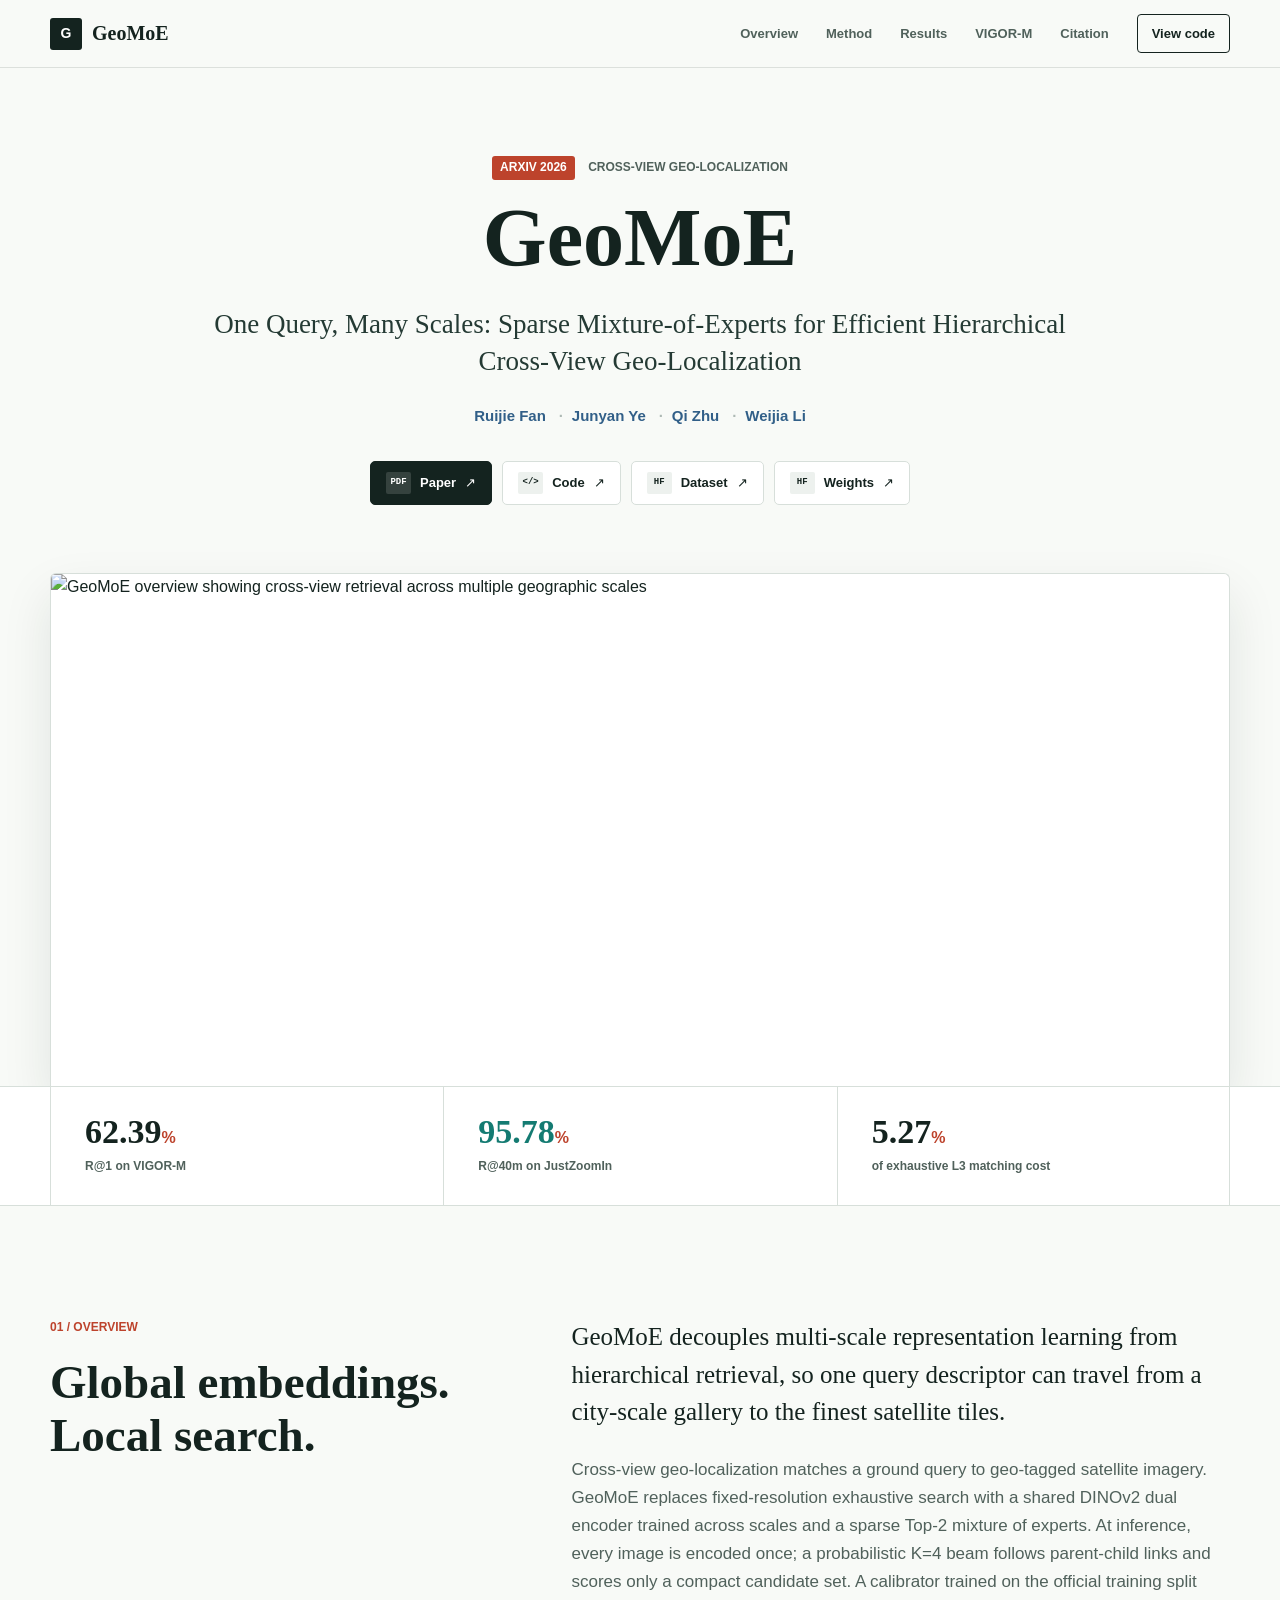
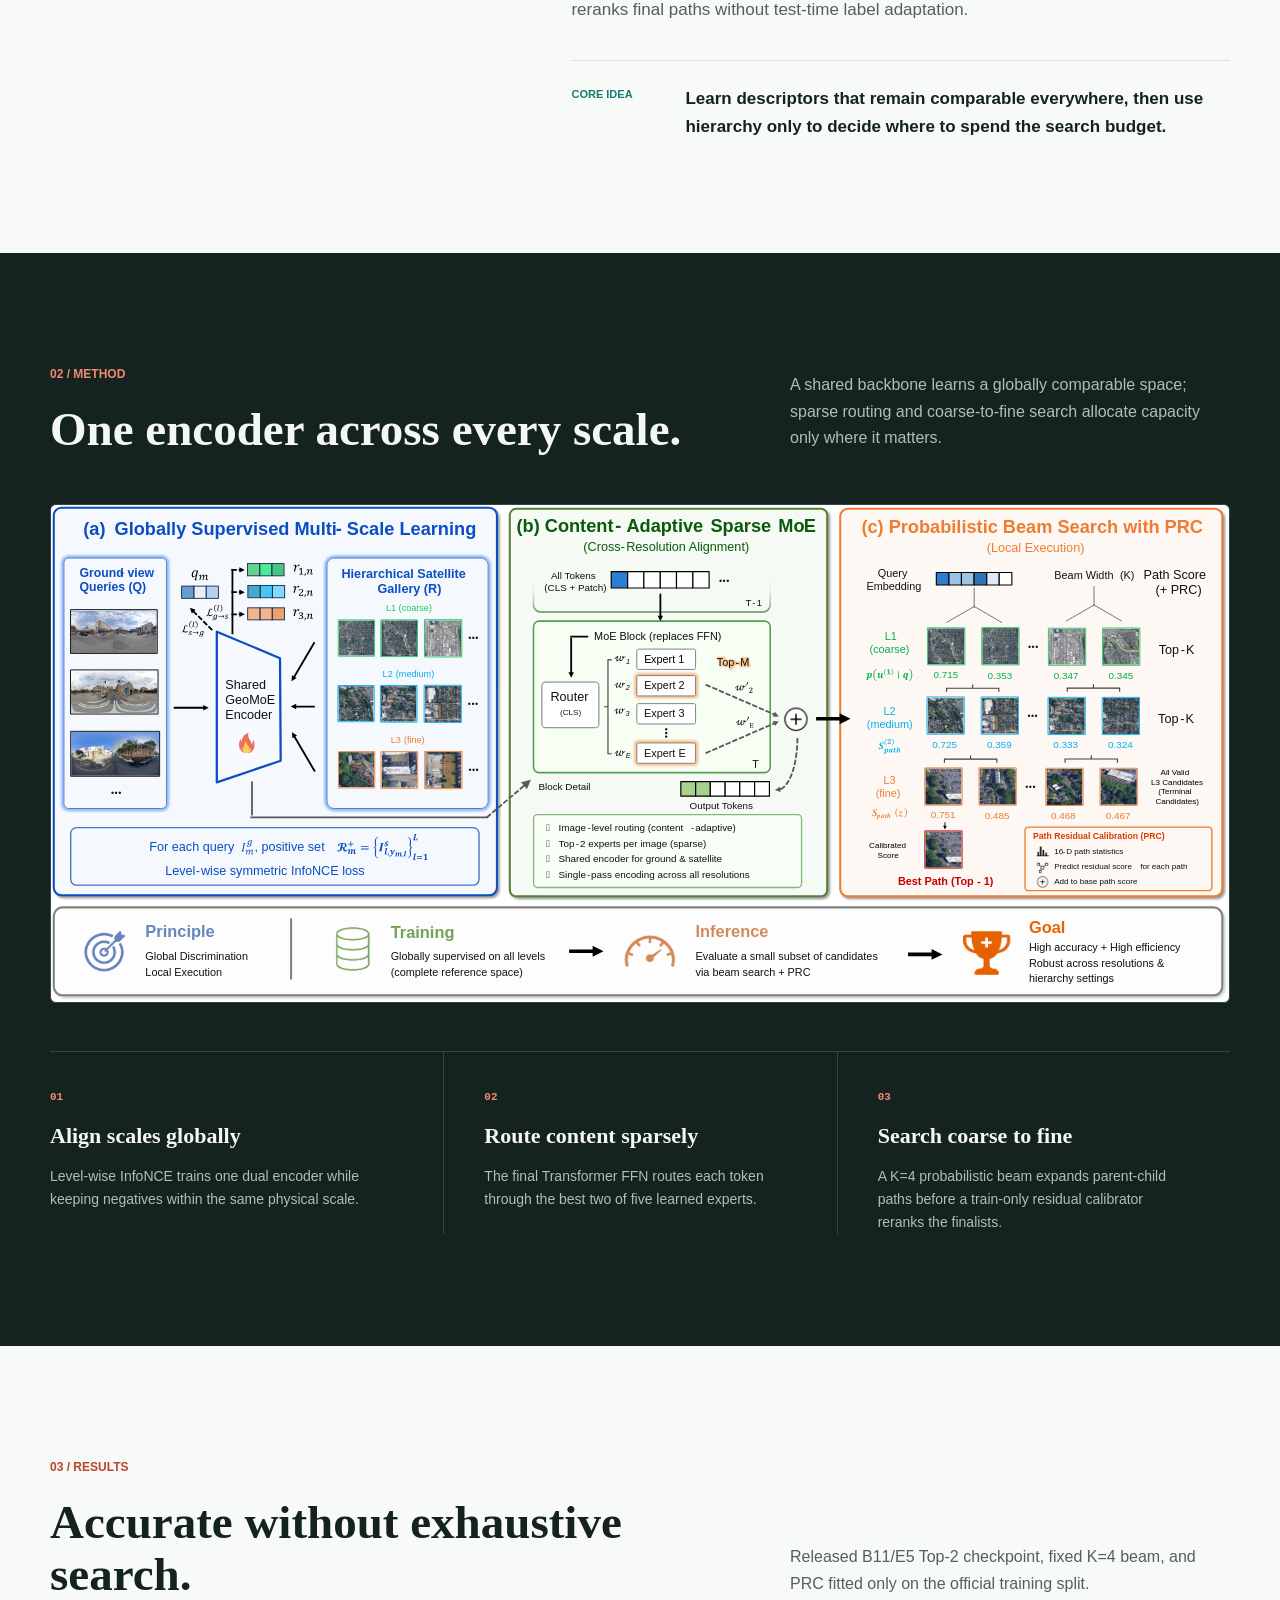
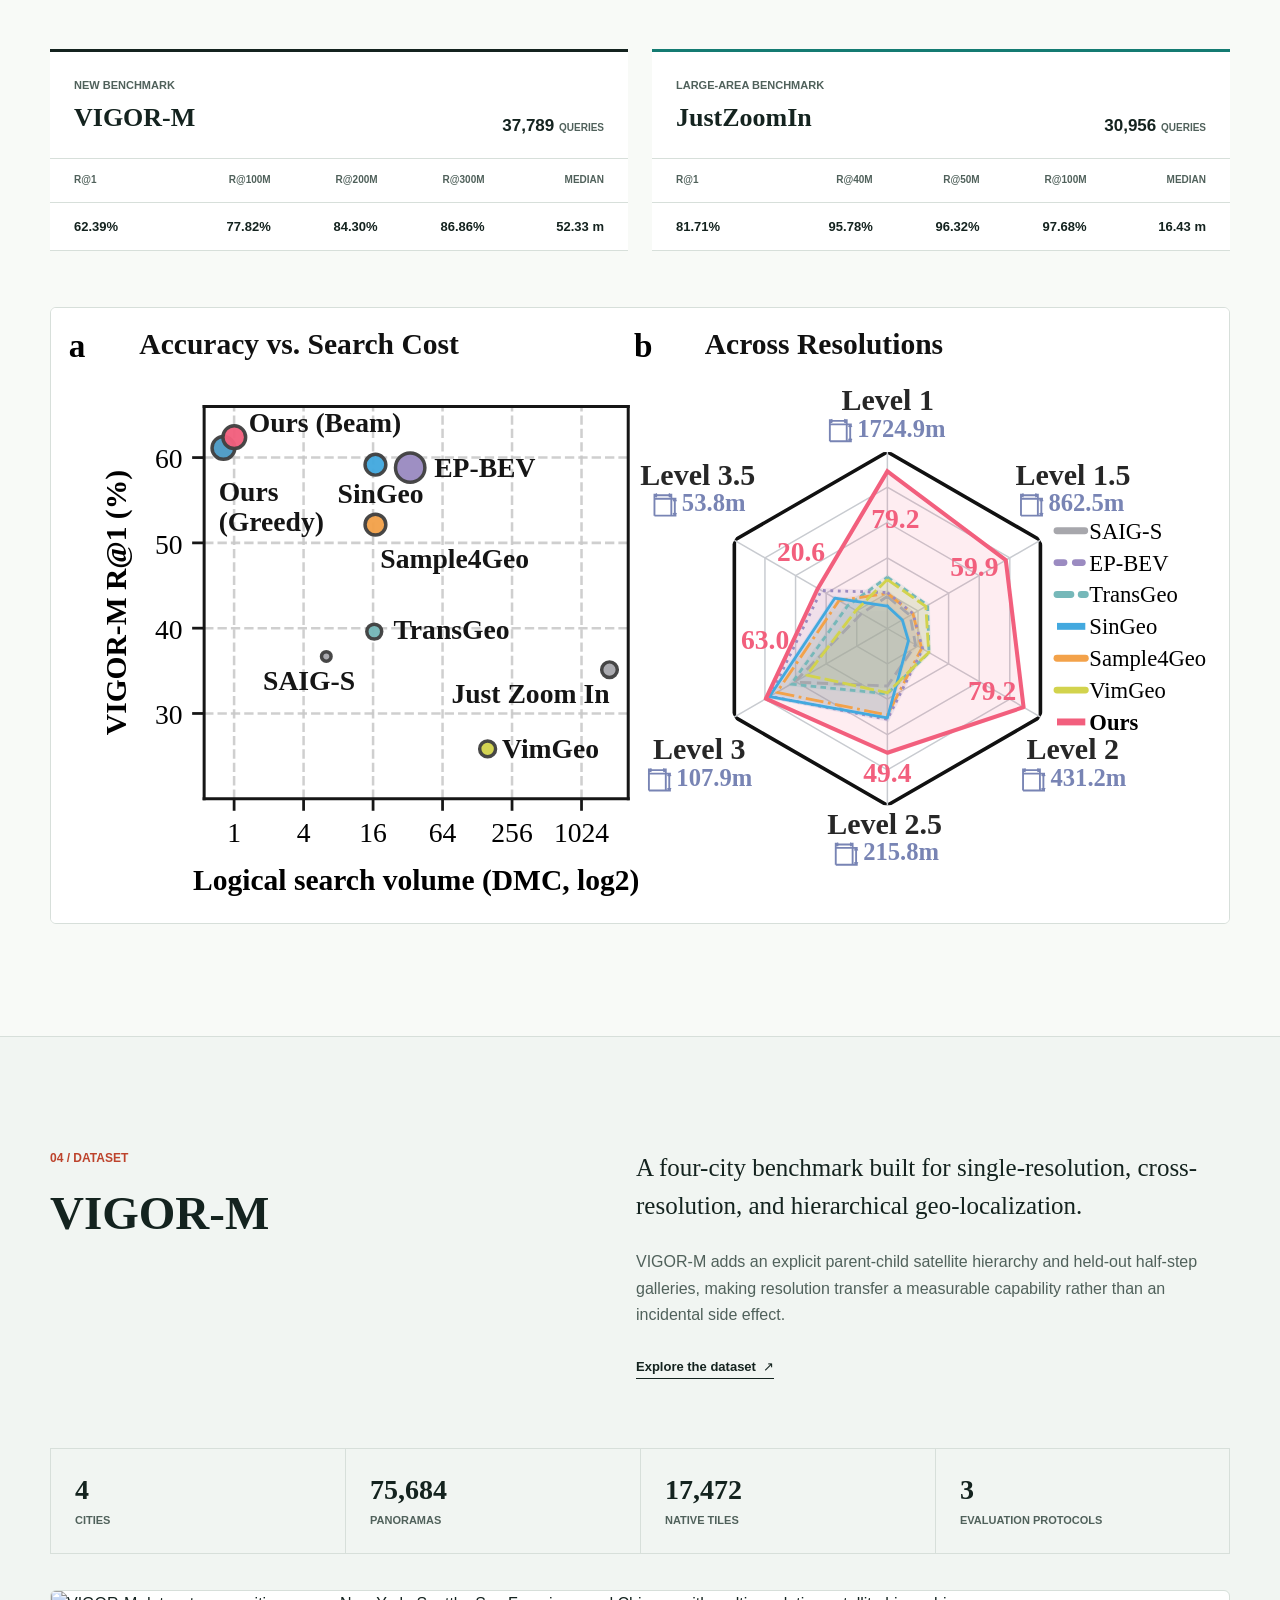
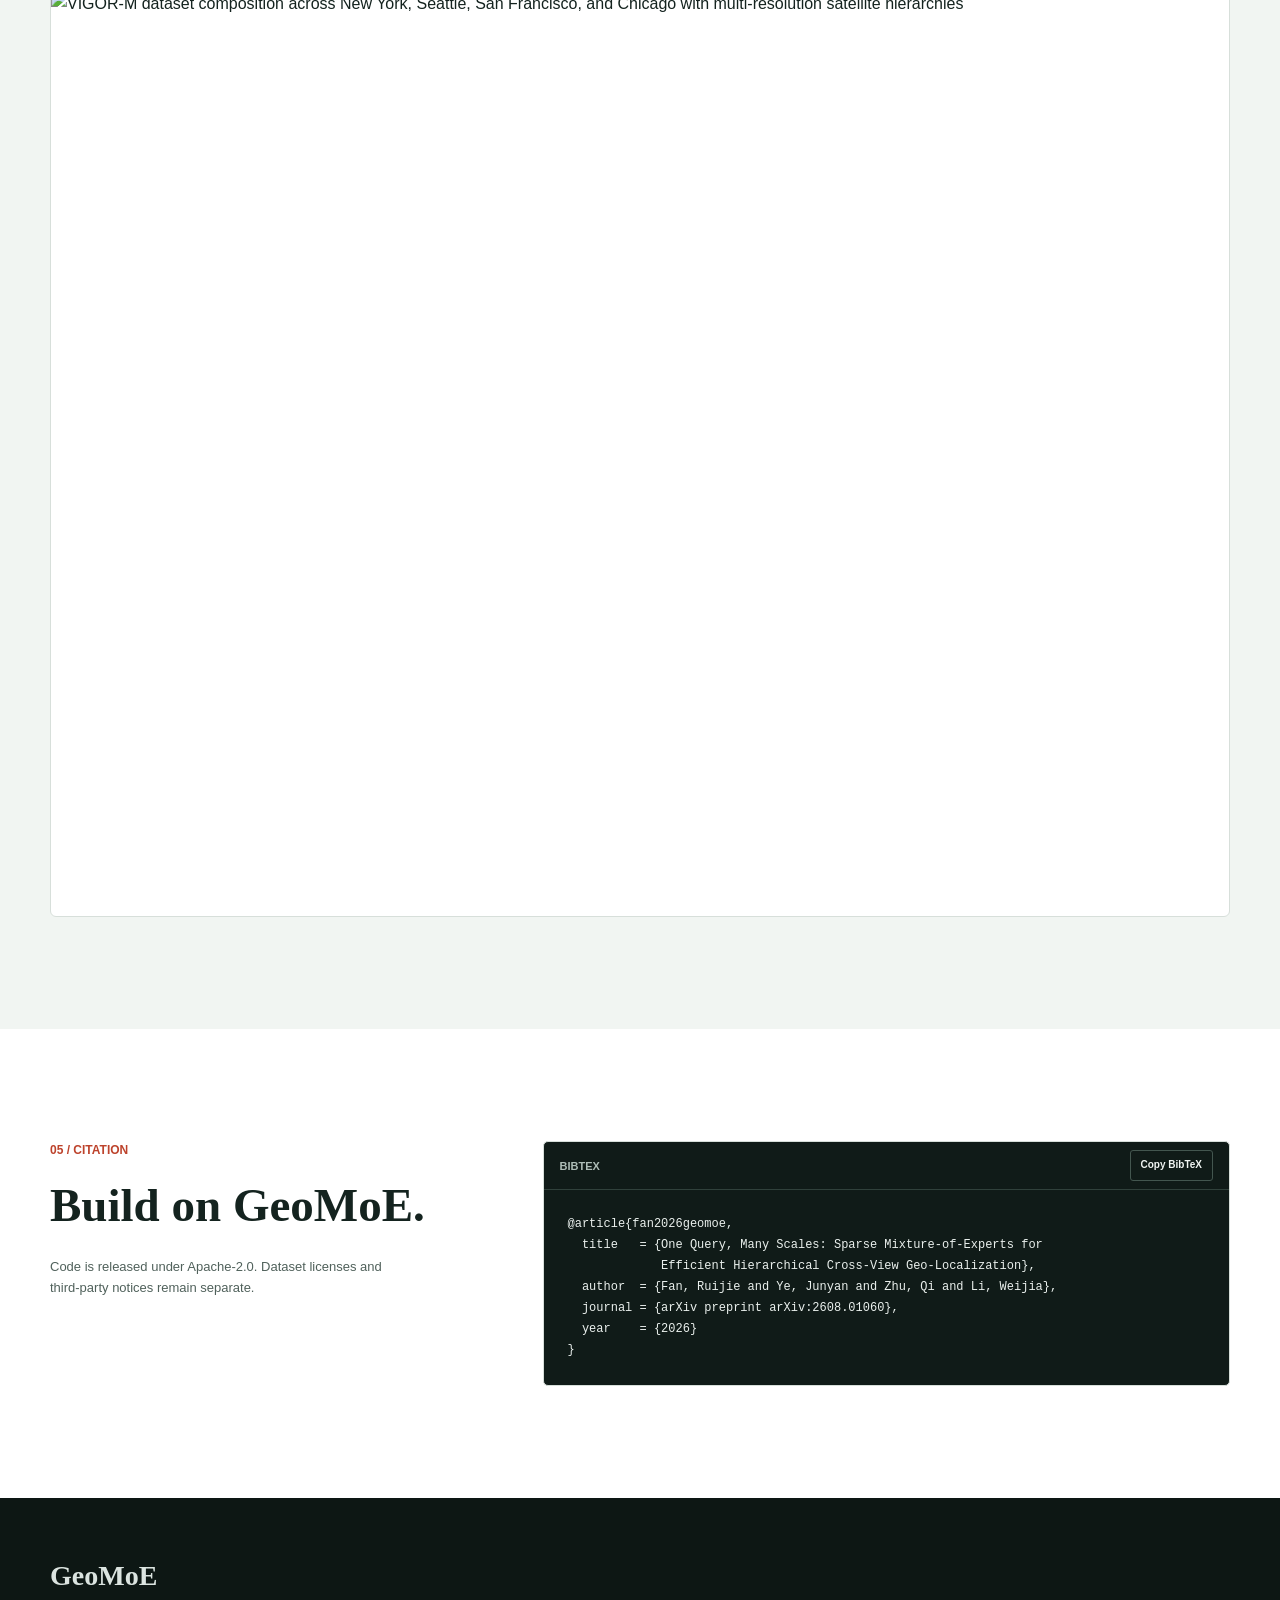
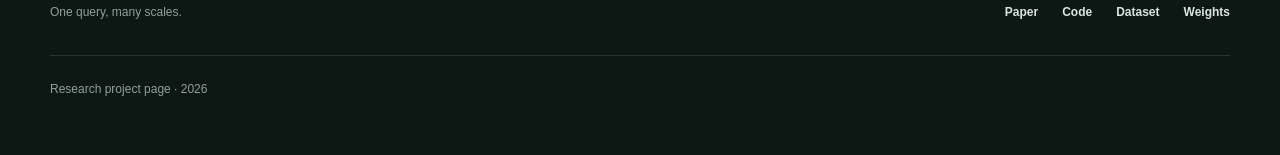
==== index.html @ f12a9ea4 "Deploy GeoMoE project page" ====
<!doctype html>
<html lang="en">
  <head>
    <meta charset="utf-8">
    <meta name="viewport" content="width=device-width, initial-scale=1">
    <meta name="theme-color" content="#f8faf7">
    <meta
      name="description"
      content="GeoMoE is a sparse mixture-of-experts model for efficient hierarchical cross-view geo-localization across geographic scales."
    >
    <meta property="og:type" content="website">
    <meta property="og:title" content="GeoMoE | One Query, Many Scales">
    <meta
      property="og:description"
      content="Sparse mixture-of-experts for efficient hierarchical cross-view geo-localization."
    >
    <meta property="og:url" content="https://fanrj3.github.io/GeoMoE/">
    <meta name="twitter:card" content="summary_large_image">
    <title>GeoMoE | One Query, Many Scales</title>
    <link rel="stylesheet" href="styles.css">
    <script src="script.js" defer></script>
  </head>
  <body>
    <a class="skip-link" href="#main-content">Skip to content</a>

    <header class="site-header">
      <nav class="nav-shell" aria-label="Primary navigation">
        <a class="wordmark" href="#top" aria-label="GeoMoE home">
          <span class="wordmark-mark" aria-hidden="true">G</span>
          <span>GeoMoE</span>
        </a>

        <button
          class="menu-button"
          type="button"
          aria-expanded="false"
          aria-controls="site-navigation"
          aria-label="Open navigation"
        >
          <span></span>
          <span></span>
          <span></span>
        </button>

        <div class="nav-links" id="site-navigation">
          <a href="#overview">Overview</a>
          <a href="#method">Method</a>
          <a href="#results">Results</a>
          <a href="#dataset">VIGOR-M</a>
          <a href="#citation">Citation</a>
          <a class="nav-code" href="https://github.com/fanrj3/GeoMoE">View code</a>
        </div>
      </nav>
    </header>

    <main id="main-content">
      <section class="hero" id="top" aria-labelledby="hero-title">
        <div class="shell hero-copy">
          <p class="eyebrow"><span>arXiv 2026</span> Cross-view geo-localization</p>
          <h1 id="hero-title">GeoMoE</h1>
          <p class="paper-title">
            One Query, Many Scales: Sparse Mixture-of-Experts for Efficient
            Hierarchical Cross-View Geo-Localization
          </p>

          <div class="authors" aria-label="Authors">
            <span>Ruijie Fan</span>
            <span>Junyan Ye</span>
            <span>Qi Zhu</span>
            <span>Weijia Li</span>
          </div>

          <div class="resource-links" aria-label="Project resources">
            <a class="resource-link resource-primary" href="https://arxiv.org/pdf/2608.01060">
              <span class="resource-icon" aria-hidden="true">PDF</span>
              Paper
            </a>
            <a class="resource-link" href="https://github.com/fanrj3/GeoMoE">
              <span class="resource-icon" aria-hidden="true">&lt;/&gt;</span>
              Code
            </a>
            <a class="resource-link" href="https://huggingface.co/datasets/Frank0666/VIGOR-M">
              <span class="resource-icon" aria-hidden="true">HF</span>
              Dataset
            </a>
            <a class="resource-link" href="https://huggingface.co/Frank0666/GeoMoE">
              <span class="resource-icon" aria-hidden="true">HF</span>
              Weights
            </a>
          </div>
        </div>

        <div class="shell hero-figure-wrap">
          <figure class="paper-figure hero-figure">
            <img
              src="assets/experiment.svg"
              alt="GeoMoE overview showing cross-view retrieval across multiple geographic scales"
              width="3702"
              height="1611"
            >
          </figure>
        </div>
      </section>

      <section class="metric-strip" aria-label="Headline results">
        <div class="shell metric-grid">
          <div class="metric">
            <strong>62.39<span>%</span></strong>
            <p>R@1 on VIGOR-M</p>
          </div>
          <div class="metric metric-accent">
            <strong>95.78<span>%</span></strong>
            <p>R@40m on JustZoomIn</p>
          </div>
          <div class="metric">
            <strong>5.27<span>%</span></strong>
            <p>of exhaustive L3 matching cost</p>
          </div>
        </div>
      </section>

      <section class="section" id="overview" aria-labelledby="overview-title">
        <div class="shell editorial-grid">
          <div class="section-heading">
            <p class="section-index">01 / Overview</p>
            <h2 id="overview-title">Global embeddings.<br>Local search.</h2>
          </div>
          <div class="abstract-copy">
            <p class="lead">
              GeoMoE decouples multi-scale representation learning from
              hierarchical retrieval, so one query descriptor can travel from a
              city-scale gallery to the finest satellite tiles.
            </p>
            <p>
              Cross-view geo-localization matches a ground query to geo-tagged
              satellite imagery. GeoMoE replaces fixed-resolution exhaustive
              search with a shared DINOv2 dual encoder trained across scales and
              a sparse Top-2 mixture of experts. At inference, every image is
              encoded once; a probabilistic K=4 beam follows parent-child links
              and scores only a compact candidate set. A calibrator trained on
              the official training split reranks final paths without test-time
              label adaptation.
            </p>
            <div class="abstract-note">
              <span>Core idea</span>
              <p>
                Learn descriptors that remain comparable everywhere, then use
                hierarchy only to decide where to spend the search budget.
              </p>
            </div>
          </div>
        </div>
      </section>

      <section class="section section-ink" id="method" aria-labelledby="method-title">
        <div class="shell">
          <div class="section-heading section-heading-wide">
            <div>
              <p class="section-index">02 / Method</p>
              <h2 id="method-title">One encoder across every scale.</h2>
            </div>
            <p class="section-summary">
              A shared backbone learns a globally comparable space; sparse
              routing and coarse-to-fine search allocate capacity only where it
              matters.
            </p>
          </div>

          <figure class="paper-figure method-figure">
            <img
              src="assets/pipeline.svg"
              alt="GeoMoE architecture, multi-scale training, sparse expert routing, and hierarchical retrieval pipeline"
              width="4695"
              height="2005"
              loading="lazy"
            >
          </figure>

          <div class="method-steps">
            <article>
              <span class="step-number">01</span>
              <h3>Align scales globally</h3>
              <p>
                Level-wise InfoNCE trains one dual encoder while keeping
                negatives within the same physical scale.
              </p>
            </article>
            <article>
              <span class="step-number">02</span>
              <h3>Route content sparsely</h3>
              <p>
                The final Transformer FFN routes each token through the best two
                of five learned experts.
              </p>
            </article>
            <article>
              <span class="step-number">03</span>
              <h3>Search coarse to fine</h3>
              <p>
                A K=4 probabilistic beam expands parent-child paths before a
                train-only residual calibrator reranks the finalists.
              </p>
            </article>
          </div>
        </div>
      </section>

      <section class="section" id="results" aria-labelledby="results-title">
        <div class="shell">
          <div class="section-heading section-heading-wide">
            <div>
              <p class="section-index">03 / Results</p>
              <h2 id="results-title">Accurate without exhaustive search.</h2>
            </div>
            <p class="section-summary">
              Released B11/E5 Top-2 checkpoint, fixed K=4 beam, and PRC fitted
              only on the official training split.
            </p>
          </div>

          <div class="result-tables">
            <article class="result-block">
              <div class="result-title">
                <div>
                  <p>New benchmark</p>
                  <h3>VIGOR-M</h3>
                </div>
                <strong>37,789 <span>queries</span></strong>
              </div>
              <div class="table-scroll">
                <table>
                  <thead>
                    <tr>
                      <th scope="col">R@1</th>
                      <th scope="col">R@100m</th>
                      <th scope="col">R@200m</th>
                      <th scope="col">R@300m</th>
                      <th scope="col">Median</th>
                    </tr>
                  </thead>
                  <tbody>
                    <tr>
                      <td>62.39%</td>
                      <td>77.82%</td>
                      <td>84.30%</td>
                      <td>86.86%</td>
                      <td>52.33 m</td>
                    </tr>
                  </tbody>
                </table>
              </div>
            </article>

            <article class="result-block">
              <div class="result-title">
                <div>
                  <p>Large-area benchmark</p>
                  <h3>JustZoomIn</h3>
                </div>
                <strong>30,956 <span>queries</span></strong>
              </div>
              <div class="table-scroll">
                <table>
                  <thead>
                    <tr>
                      <th scope="col">R@1</th>
                      <th scope="col">R@40m</th>
                      <th scope="col">R@50m</th>
                      <th scope="col">R@100m</th>
                      <th scope="col">Median</th>
                    </tr>
                  </thead>
                  <tbody>
                    <tr>
                      <td>81.71%</td>
                      <td>95.78%</td>
                      <td>96.32%</td>
                      <td>97.68%</td>
                      <td>16.43 m</td>
                    </tr>
                  </tbody>
                </table>
              </div>
            </article>
          </div>

          <figure class="paper-figure efficiency-figure">
            <img
              src="assets/flag.svg"
              alt="Accuracy and search efficiency comparisons for GeoMoE on VIGOR-M and JustZoomIn"
              width="4114"
              height="1952"
              loading="lazy"
            >
          </figure>
        </div>
      </section>

      <section class="section dataset-section" id="dataset" aria-labelledby="dataset-title">
        <div class="shell">
          <div class="dataset-intro">
            <div class="section-heading">
              <p class="section-index">04 / Dataset</p>
              <h2 id="dataset-title">VIGOR-M</h2>
            </div>
            <div class="dataset-copy">
              <p class="lead">
                A four-city benchmark built for single-resolution,
                cross-resolution, and hierarchical geo-localization.
              </p>
              <p>
                VIGOR-M adds an explicit parent-child satellite hierarchy and
                held-out half-step galleries, making resolution transfer a
                measurable capability rather than an incidental side effect.
              </p>
              <a class="text-link" href="https://huggingface.co/datasets/Frank0666/VIGOR-M">
                Explore the dataset
              </a>
            </div>
          </div>

          <div class="dataset-facts" aria-label="VIGOR-M statistics">
            <div><strong>4</strong><span>cities</span></div>
            <div><strong>75,684</strong><span>panoramas</span></div>
            <div><strong>17,472</strong><span>native tiles</span></div>
            <div><strong>3</strong><span>evaluation protocols</span></div>
          </div>

          <figure class="paper-figure dataset-figure">
            <img
              src="assets/vigormdataset.svg"
              alt="VIGOR-M dataset composition across New York, Seattle, San Francisco, and Chicago with multi-resolution satellite hierarchies"
              width="5154"
              height="4046"
              loading="lazy"
            >
          </figure>
        </div>
      </section>

      <section class="section citation-section" id="citation" aria-labelledby="citation-title">
        <div class="shell citation-grid">
          <div class="section-heading">
            <p class="section-index">05 / Citation</p>
            <h2 id="citation-title">Build on GeoMoE.</h2>
            <p class="citation-note">
              Code is released under Apache-2.0. Dataset licenses and
              third-party notices remain separate.
            </p>
          </div>
          <div class="bibtex-wrap">
            <div class="bibtex-toolbar">
              <span>BibTeX</span>
              <button class="copy-button" type="button" data-copy-bibtex>Copy BibTeX</button>
            </div>
            <pre id="bibtex"><code>@article{fan2026geomoe,
  title   = {One Query, Many Scales: Sparse Mixture-of-Experts for
             Efficient Hierarchical Cross-View Geo-Localization},
  author  = {Fan, Ruijie and Ye, Junyan and Zhu, Qi and Li, Weijia},
  journal = {arXiv preprint arXiv:2608.01060},
  year    = {2026}
}</code></pre>
          </div>
        </div>
      </section>
    </main>

    <footer class="site-footer">
      <div class="shell footer-grid">
        <div>
          <a class="footer-wordmark" href="#top">GeoMoE</a>
          <p>One query, many scales.</p>
        </div>
        <div class="footer-links">
          <a href="https://arxiv.org/pdf/2608.01060">Paper</a>
          <a href="https://github.com/fanrj3/GeoMoE">Code</a>
          <a href="https://huggingface.co/datasets/Frank0666/VIGOR-M">Dataset</a>
          <a href="https://huggingface.co/Frank0666/GeoMoE">Weights</a>
        </div>
        <p class="footer-meta">Research project page · 2026</p>
      </div>
    </footer>
  </body>
</html>
---- styles.css ----
:root {
  --paper: #f8faf7;
  --surface: #ffffff;
  --ink: #14231f;
  --ink-soft: #50615b;
  --rule: #d7dfda;
  --rule-dark: #344641;
  --accent: #bd432c;
  --accent-dark: #91301f;
  --teal: #147b72;
  --blue: #315f88;
  --yellow: #f4c94f;
  --max-width: 1180px;
  --header-height: 68px;
  color-scheme: light;
}

* {
  box-sizing: border-box;
  letter-spacing: 0;
}

html {
  scroll-behavior: smooth;
  scroll-padding-top: calc(var(--header-height) + 24px);
}

body {
  margin: 0;
  background: var(--paper);
  color: var(--ink);
  font-family: Inter, ui-sans-serif, -apple-system, BlinkMacSystemFont, "Segoe UI", sans-serif;
  font-size: 16px;
  line-height: 1.65;
  -webkit-font-smoothing: antialiased;
}

body,
button,
a {
  font-synthesis: none;
}

img {
  display: block;
  max-width: 100%;
}

a {
  color: inherit;
  text-decoration: none;
}

button {
  color: inherit;
  font: inherit;
}

.skip-link {
  position: fixed;
  top: 8px;
  left: 8px;
  z-index: 100;
  padding: 8px 12px;
  background: var(--ink);
  color: #fff;
  transform: translateY(-150%);
}

.skip-link:focus {
  transform: translateY(0);
}

.shell {
  width: min(calc(100% - 48px), var(--max-width));
  margin-inline: auto;
}

.site-header {
  position: sticky;
  top: 0;
  z-index: 50;
  height: var(--header-height);
  border-bottom: 1px solid rgba(20, 35, 31, 0.12);
  background: rgba(248, 250, 247, 0.94);
  backdrop-filter: blur(16px);
}

.nav-shell {
  position: relative;
  display: flex;
  width: min(calc(100% - 48px), var(--max-width));
  height: 100%;
  margin-inline: auto;
  align-items: center;
  justify-content: space-between;
}

.wordmark {
  display: inline-flex;
  align-items: center;
  gap: 10px;
  font-family: Georgia, "Times New Roman", serif;
  font-size: 20px;
  font-weight: 700;
}

.wordmark-mark {
  display: grid;
  width: 32px;
  height: 32px;
  place-items: center;
  border-radius: 3px;
  background: var(--ink);
  color: #fff;
  font-family: ui-sans-serif, -apple-system, BlinkMacSystemFont, "Segoe UI", sans-serif;
  font-size: 14px;
  font-weight: 800;
}

.nav-links {
  display: flex;
  align-items: center;
  gap: 28px;
  color: var(--ink-soft);
  font-size: 13px;
  font-weight: 650;
}

.nav-links a {
  transition: color 160ms ease;
}

.nav-links a:hover,
.nav-links a:focus-visible {
  color: var(--accent);
}

.nav-links .nav-code {
  padding: 8px 14px;
  border: 1px solid var(--ink);
  border-radius: 4px;
  color: var(--ink);
}

.nav-links .nav-code:hover,
.nav-links .nav-code:focus-visible {
  background: var(--ink);
  color: #fff;
}

.menu-button {
  display: none;
  width: 40px;
  height: 40px;
  padding: 10px;
  border: 1px solid var(--rule);
  border-radius: 4px;
  background: transparent;
  cursor: pointer;
}

.menu-button span {
  display: block;
  width: 100%;
  height: 2px;
  margin: 4px 0;
  background: var(--ink);
}

.hero {
  overflow: hidden;
  padding: 88px 0 0;
}

.hero-copy {
  max-width: 980px;
  text-align: center;
}

.eyebrow,
.section-index {
  margin: 0 0 18px;
  color: var(--ink-soft);
  font-size: 12px;
  font-weight: 750;
  text-transform: uppercase;
}

.eyebrow span {
  display: inline-block;
  margin-right: 10px;
  padding: 2px 8px;
  border-radius: 3px;
  background: var(--accent);
  color: #fff;
}

.hero h1 {
  margin: 0;
  font-family: Georgia, "Times New Roman", serif;
  font-size: 82px;
  font-weight: 700;
  line-height: 0.98;
}

.paper-title {
  max-width: 880px;
  margin: 28px auto 0;
  color: #243a34;
  font-family: Georgia, "Times New Roman", serif;
  font-size: 27px;
  line-height: 1.35;
}

.authors {
  display: flex;
  flex-wrap: wrap;
  justify-content: center;
  gap: 8px 26px;
  margin-top: 25px;
  color: var(--blue);
  font-size: 15px;
  font-weight: 650;
}

.authors span:not(:last-child)::after {
  position: absolute;
  margin-left: 13px;
  color: #aeb9b4;
  content: "\00b7";
}

.resource-links {
  display: flex;
  flex-wrap: wrap;
  justify-content: center;
  gap: 10px;
  margin-top: 32px;
}

.resource-link {
  display: inline-flex;
  min-height: 44px;
  align-items: center;
  gap: 9px;
  padding: 9px 15px;
  border: 1px solid var(--rule);
  border-radius: 5px;
  background: var(--surface);
  font-size: 13px;
  font-weight: 750;
  transition: border-color 160ms ease, transform 160ms ease, box-shadow 160ms ease;
}

.resource-link::after,
.text-link::after {
  content: "\2197";
}

.resource-link:hover,
.resource-link:focus-visible {
  border-color: var(--ink);
  box-shadow: 0 5px 16px rgba(20, 35, 31, 0.08);
  transform: translateY(-2px);
}

.resource-primary {
  border-color: var(--ink);
  background: var(--ink);
  color: #fff;
}

.resource-primary:hover,
.resource-primary:focus-visible {
  border-color: var(--accent);
  background: var(--accent);
}

.resource-icon {
  display: inline-grid;
  min-width: 25px;
  height: 22px;
  place-items: center;
  padding: 0 4px;
  border-radius: 2px;
  background: #edf1ee;
  color: var(--ink);
  font-family: ui-monospace, SFMono-Regular, Menlo, Consolas, monospace;
  font-size: 9px;
  font-weight: 800;
}

.resource-primary .resource-icon {
  background: rgba(255, 255, 255, 0.14);
  color: #fff;
}

.hero-figure-wrap {
  margin-top: 68px;
  animation: figure-in 700ms ease-out both;
}

.paper-figure {
  overflow: hidden;
  margin: 0;
  border: 1px solid var(--rule);
  border-radius: 6px;
  background: var(--surface);
}

.paper-figure img {
  width: 100%;
  height: auto;
}

.hero-figure {
  border-bottom: 0;
  border-bottom-right-radius: 0;
  border-bottom-left-radius: 0;
  box-shadow: 0 22px 50px rgba(20, 35, 31, 0.1);
}

.metric-strip {
  border-top: 1px solid var(--rule);
  border-bottom: 1px solid var(--rule);
  background: var(--surface);
}

.metric-grid {
  display: grid;
  grid-template-columns: repeat(3, 1fr);
}

.metric {
  min-width: 0;
  padding: 28px 34px;
  border-left: 1px solid var(--rule);
}

.metric:last-child {
  border-right: 1px solid var(--rule);
}

.metric strong {
  display: block;
  color: var(--ink);
  font-family: Georgia, "Times New Roman", serif;
  font-size: 34px;
  line-height: 1;
}

.metric strong span {
  color: var(--accent);
  font-family: ui-sans-serif, -apple-system, BlinkMacSystemFont, "Segoe UI", sans-serif;
  font-size: 16px;
}

.metric p {
  margin: 8px 0 0;
  color: var(--ink-soft);
  font-size: 12px;
  font-weight: 650;
}

.metric-accent strong {
  color: var(--teal);
}

.section {
  padding: 112px 0;
}

.editorial-grid {
  display: grid;
  grid-template-columns: minmax(260px, 0.8fr) minmax(0, 1.25fr);
  gap: 100px;
}

.section-heading h2 {
  margin: 0;
  font-family: Georgia, "Times New Roman", serif;
  font-size: 47px;
  font-weight: 600;
  line-height: 1.12;
}

.section-index {
  color: var(--accent);
}

.abstract-copy {
  max-width: 700px;
  color: var(--ink-soft);
  font-size: 17px;
}

.lead {
  margin-top: 0;
  color: var(--ink);
  font-family: Georgia, "Times New Roman", serif;
  font-size: 25px;
  line-height: 1.5;
}

.abstract-note {
  display: grid;
  grid-template-columns: 92px 1fr;
  gap: 22px;
  margin-top: 36px;
  padding-top: 24px;
  border-top: 1px solid var(--rule);
}

.abstract-note span {
  color: var(--teal);
  font-size: 11px;
  font-weight: 800;
  text-transform: uppercase;
}

.abstract-note p {
  margin: 0;
  color: var(--ink);
  font-weight: 650;
}

.section-ink {
  background: var(--ink);
  color: #f4f7f5;
}

.section-heading-wide {
  display: grid;
  grid-template-columns: 1.2fr 0.8fr;
  gap: 80px;
  align-items: end;
  margin-bottom: 48px;
}

.section-summary {
  max-width: 440px;
  margin: 0 0 4px auto;
  color: var(--ink-soft);
}

.section-ink .section-index {
  color: #f08a70;
}

.section-ink .section-summary {
  color: #afbeb8;
}

.method-figure {
  border-color: var(--rule-dark);
  background: #fff;
}

.method-steps {
  display: grid;
  grid-template-columns: repeat(3, 1fr);
  gap: 0;
  margin-top: 48px;
  border-top: 1px solid var(--rule-dark);
}

.method-steps article {
  padding: 30px 40px 0 0;
}

.method-steps article + article {
  padding-left: 40px;
  border-left: 1px solid var(--rule-dark);
}

.step-number {
  color: #f08a70;
  font-family: ui-monospace, SFMono-Regular, Menlo, Consolas, monospace;
  font-size: 11px;
  font-weight: 800;
}

.method-steps h3 {
  margin: 10px 0 10px;
  font-family: Georgia, "Times New Roman", serif;
  font-size: 22px;
  font-weight: 600;
}

.method-steps p {
  margin: 0;
  color: #afbeb8;
  font-size: 14px;
}

.result-tables {
  display: grid;
  grid-template-columns: 1fr 1fr;
  gap: 24px;
}

.result-block {
  min-width: 0;
  border-top: 3px solid var(--ink);
  border-bottom: 1px solid var(--rule);
  background: var(--surface);
}

.result-block:nth-child(2) {
  border-top-color: var(--teal);
}

.result-title {
  display: flex;
  align-items: end;
  justify-content: space-between;
  gap: 24px;
  padding: 24px 24px 18px;
}

.result-title p {
  margin: 0 0 3px;
  color: var(--ink-soft);
  font-size: 11px;
  font-weight: 700;
  text-transform: uppercase;
}

.result-title h3 {
  margin: 0;
  font-family: Georgia, "Times New Roman", serif;
  font-size: 26px;
}

.result-title > strong {
  font-size: 17px;
  white-space: nowrap;
}

.result-title > strong span {
  color: var(--ink-soft);
  font-size: 10px;
  font-weight: 650;
  text-transform: uppercase;
}

.table-scroll {
  overflow-x: auto;
}

table {
  width: 100%;
  min-width: 490px;
  border-collapse: collapse;
  font-variant-numeric: tabular-nums;
}

th,
td {
  padding: 13px 12px;
  border-top: 1px solid var(--rule);
  text-align: right;
}

th:first-child,
td:first-child {
  padding-left: 24px;
  text-align: left;
}

th:last-child,
td:last-child {
  padding-right: 24px;
}

th {
  color: var(--ink-soft);
  font-size: 10px;
  font-weight: 750;
  text-transform: uppercase;
}

td {
  color: var(--ink);
  font-size: 13px;
  font-weight: 750;
}

.efficiency-figure {
  margin-top: 56px;
}

.dataset-section {
  border-top: 1px solid var(--rule);
  background: #f1f5f2;
}

.dataset-intro {
  display: grid;
  grid-template-columns: 0.9fr 1.1fr;
  gap: 100px;
}

.dataset-copy {
  max-width: 610px;
  color: var(--ink-soft);
}

.text-link {
  display: inline-flex;
  align-items: center;
  gap: 7px;
  margin-top: 12px;
  border-bottom: 1px solid var(--ink);
  color: var(--ink);
  font-size: 13px;
  font-weight: 800;
}

.dataset-facts {
  display: grid;
  grid-template-columns: repeat(4, 1fr);
  margin: 68px 0 36px;
  border-top: 1px solid var(--rule);
  border-bottom: 1px solid var(--rule);
}

.dataset-facts div {
  padding: 24px;
  border-left: 1px solid var(--rule);
}

.dataset-facts div:last-child {
  border-right: 1px solid var(--rule);
}

.dataset-facts strong,
.dataset-facts span {
  display: block;
}

.dataset-facts strong {
  font-family: Georgia, "Times New Roman", serif;
  font-size: 28px;
  line-height: 1.2;
}

.dataset-facts span {
  margin-top: 5px;
  color: var(--ink-soft);
  font-size: 11px;
  font-weight: 700;
  text-transform: uppercase;
}

.dataset-figure {
  background: #fff;
}

.citation-section {
  background: var(--surface);
}

.citation-grid {
  display: grid;
  grid-template-columns: 0.75fr 1.25fr;
  gap: 80px;
  align-items: start;
}

.citation-note {
  max-width: 350px;
  margin-top: 24px;
  color: var(--ink-soft);
  font-size: 13px;
}

.bibtex-wrap {
  overflow: hidden;
  border: 1px solid var(--rule);
  border-radius: 5px;
  background: #101b18;
  color: #eaf0ed;
}

.bibtex-toolbar {
  display: flex;
  align-items: center;
  justify-content: space-between;
  min-height: 48px;
  padding: 0 16px;
  border-bottom: 1px solid #30413b;
  color: #aebdb7;
  font-size: 11px;
  font-weight: 750;
  text-transform: uppercase;
}

.copy-button {
  padding: 6px 10px;
  border: 1px solid #43564f;
  border-radius: 3px;
  background: transparent;
  color: #f1f5f3;
  cursor: pointer;
  font-size: 10px;
  font-weight: 750;
}

.copy-button:hover,
.copy-button:focus-visible {
  border-color: #f08a70;
  color: #f08a70;
}

pre {
  overflow-x: auto;
  margin: 0;
  padding: 24px;
  font-family: ui-monospace, SFMono-Regular, Menlo, Consolas, monospace;
  font-size: 12px;
  line-height: 1.75;
  tab-size: 2;
}

.site-footer {
  padding: 55px 0;
  background: #0d1714;
  color: #dbe4e0;
}

.footer-grid {
  display: grid;
  grid-template-columns: 1fr auto;
  gap: 28px 60px;
  align-items: end;
}

.footer-wordmark {
  font-family: Georgia, "Times New Roman", serif;
  font-size: 28px;
  font-weight: 700;
}

.site-footer p {
  margin: 4px 0 0;
  color: #8fa19a;
  font-size: 12px;
}

.footer-links {
  display: flex;
  flex-wrap: wrap;
  gap: 24px;
  font-size: 12px;
  font-weight: 700;
}

.footer-links a:hover,
.footer-links a:focus-visible {
  color: #f08a70;
}

.footer-meta {
  grid-column: 1 / -1;
  padding-top: 24px;
  border-top: 1px solid #263630;
}

@keyframes figure-in {
  from {
    opacity: 0;
    transform: translateY(18px);
  }
  to {
    opacity: 1;
    transform: translateY(0);
  }
}

@media (max-width: 980px) {
  .nav-links {
    gap: 18px;
  }

  .hero {
    padding-top: 72px;
  }

  .hero h1 {
    font-size: 68px;
  }

  .paper-title {
    font-size: 23px;
  }

  .section {
    padding: 88px 0;
  }

  .editorial-grid,
  .dataset-intro {
    gap: 60px;
  }

  .section-heading h2 {
    font-size: 40px;
  }

  .result-tables {
    grid-template-columns: 1fr;
  }
}

@media (max-width: 780px) {
  :root {
    --header-height: 60px;
  }

  .shell,
  .nav-shell {
    width: min(calc(100% - 32px), var(--max-width));
  }

  .menu-button {
    display: block;
  }

  .nav-links {
    position: absolute;
    top: calc(100% + 1px);
    right: 0;
    left: 0;
    display: none;
    padding: 16px;
    border: 1px solid var(--rule);
    border-top: 0;
    background: var(--surface);
    box-shadow: 0 16px 30px rgba(20, 35, 31, 0.12);
  }

  .nav-links[data-open="true"] {
    display: grid;
    gap: 0;
  }

  .nav-links a {
    padding: 10px 4px;
  }

  .nav-links .nav-code {
    margin-top: 8px;
    padding: 9px 12px;
    text-align: center;
  }

  .hero {
    padding-top: 58px;
  }

  .hero h1 {
    font-size: 54px;
  }

  .paper-title {
    margin-top: 22px;
    font-size: 20px;
  }

  .authors {
    gap: 6px 18px;
  }

  .authors span:not(:last-child)::after {
    margin-left: 9px;
  }

  .hero-figure-wrap {
    margin-top: 48px;
  }

  .metric-grid {
    grid-template-columns: 1fr;
  }

  .metric {
    display: grid;
    grid-template-columns: 120px 1fr;
    align-items: center;
    padding: 19px 20px;
    border-right: 1px solid var(--rule);
    border-bottom: 1px solid var(--rule);
  }

  .metric:last-child {
    border-bottom: 0;
  }

  .metric p {
    margin: 0;
  }

  .editorial-grid,
  .section-heading-wide,
  .dataset-intro,
  .citation-grid {
    grid-template-columns: 1fr;
    gap: 38px;
  }

  .section-heading-wide {
    margin-bottom: 36px;
  }

  .section-summary {
    max-width: none;
    margin: 0;
  }

  .method-steps {
    grid-template-columns: 1fr;
  }

  .method-steps article,
  .method-steps article + article {
    padding: 24px 0;
    border-bottom: 1px solid var(--rule-dark);
    border-left: 0;
  }

  .method-steps article:last-child {
    border-bottom: 0;
  }

  .dataset-facts {
    grid-template-columns: 1fr 1fr;
  }

  .dataset-facts div:nth-child(2) {
    border-right: 1px solid var(--rule);
  }

  .dataset-facts div:nth-child(-n + 2) {
    border-bottom: 1px solid var(--rule);
  }
}

@media (max-width: 520px) {
  body {
    font-size: 15px;
  }

  .hero-copy {
    text-align: left;
  }

  .eyebrow {
    line-height: 1.8;
  }

  .hero h1 {
    font-size: 44px;
  }

  .paper-title {
    font-size: 18px;
  }

  .authors,
  .resource-links {
    justify-content: flex-start;
  }

  .authors {
    font-size: 13px;
  }

  .resource-links {
    display: grid;
    grid-template-columns: 1fr 1fr;
  }

  .resource-link {
    justify-content: flex-start;
  }

  .section {
    padding: 72px 0;
  }

  .section-heading h2 {
    font-size: 34px;
  }

  .lead {
    font-size: 21px;
  }

  .abstract-note {
    grid-template-columns: 1fr;
    gap: 8px;
  }

  .result-title {
    align-items: start;
    padding-inline: 16px;
  }

  .result-title > strong {
    font-size: 14px;
  }

  .dataset-facts {
    margin-top: 48px;
  }

  .dataset-facts div {
    padding: 18px 14px;
  }

  .dataset-facts strong {
    font-size: 22px;
  }

  .citation-grid {
    gap: 28px;
  }

  pre {
    padding: 18px;
    font-size: 10px;
  }

  .footer-grid {
    grid-template-columns: 1fr;
    align-items: start;
  }
}

@media (prefers-reduced-motion: reduce) {
  html {
    scroll-behavior: auto;
  }

  *,
  *::before,
  *::after {
    animation-duration: 0.01ms !important;
    animation-iteration-count: 1 !important;
    transition-duration: 0.01ms !important;
  }
}
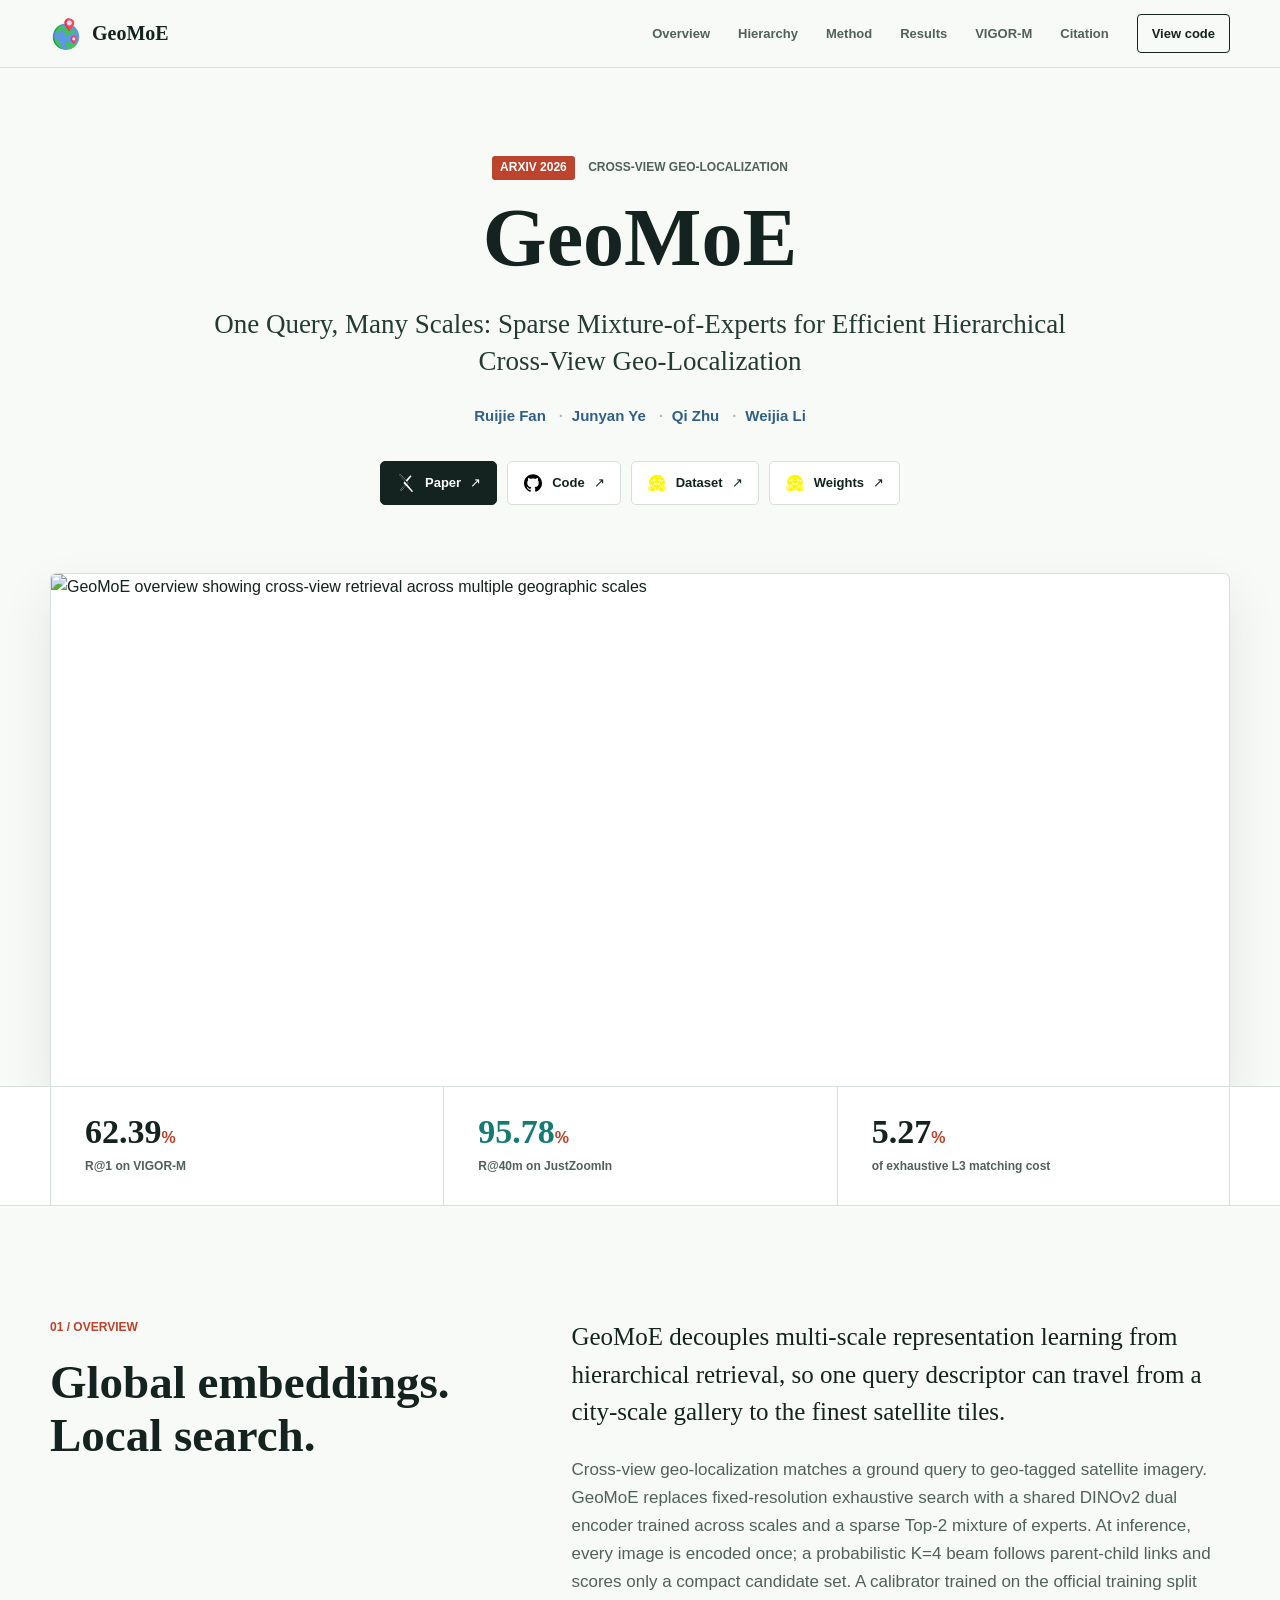
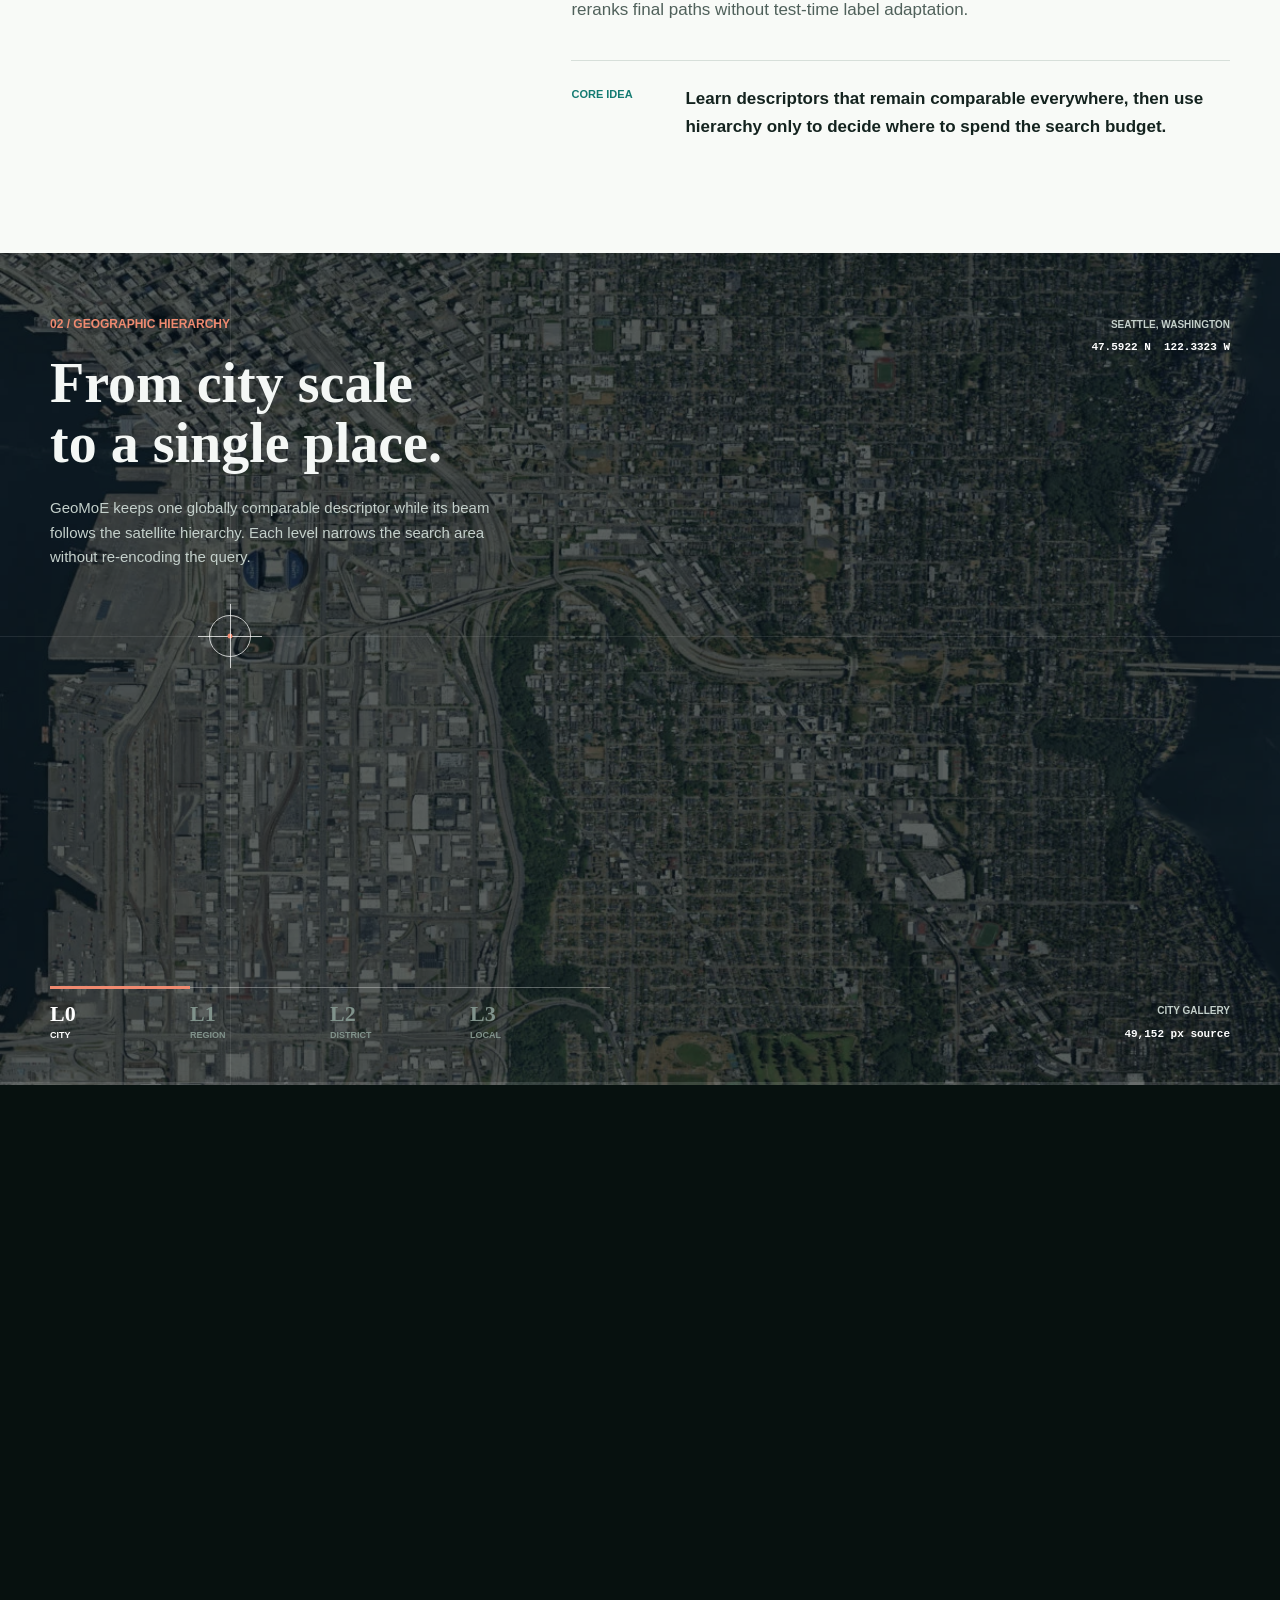
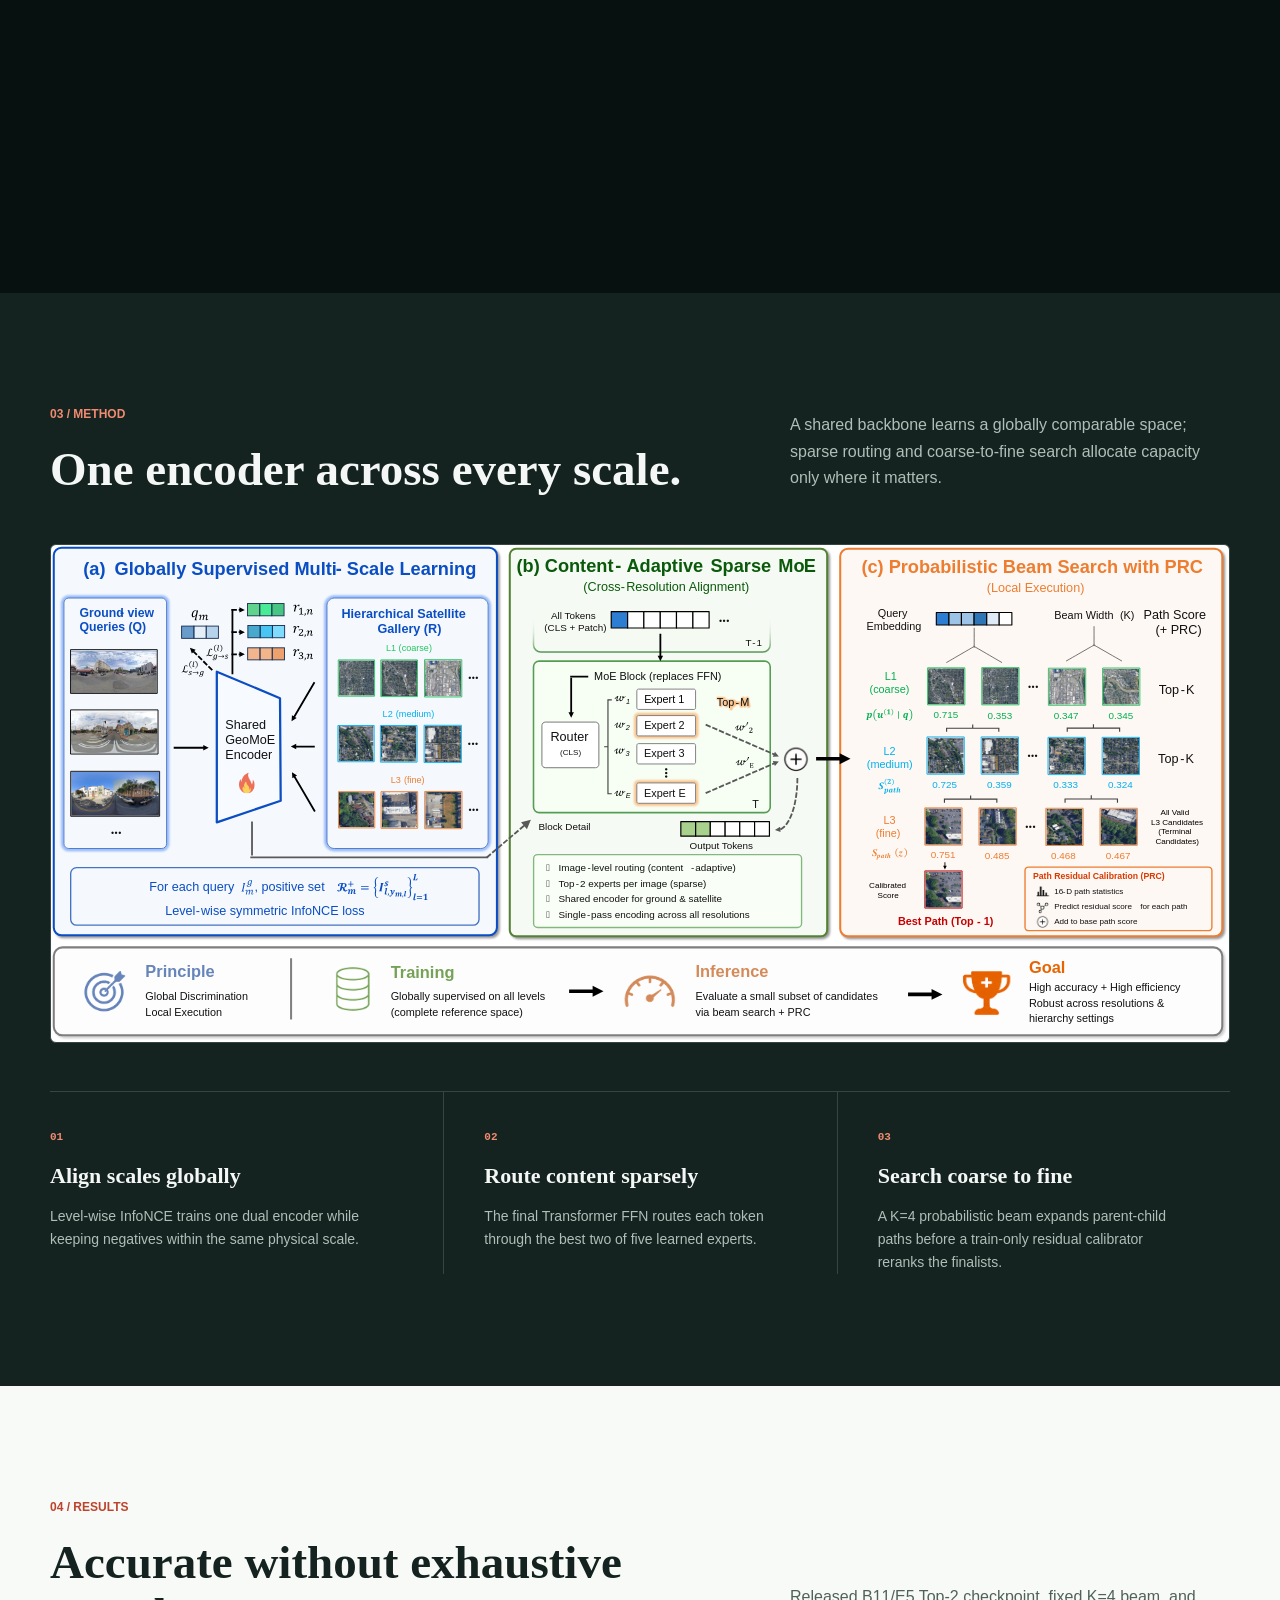
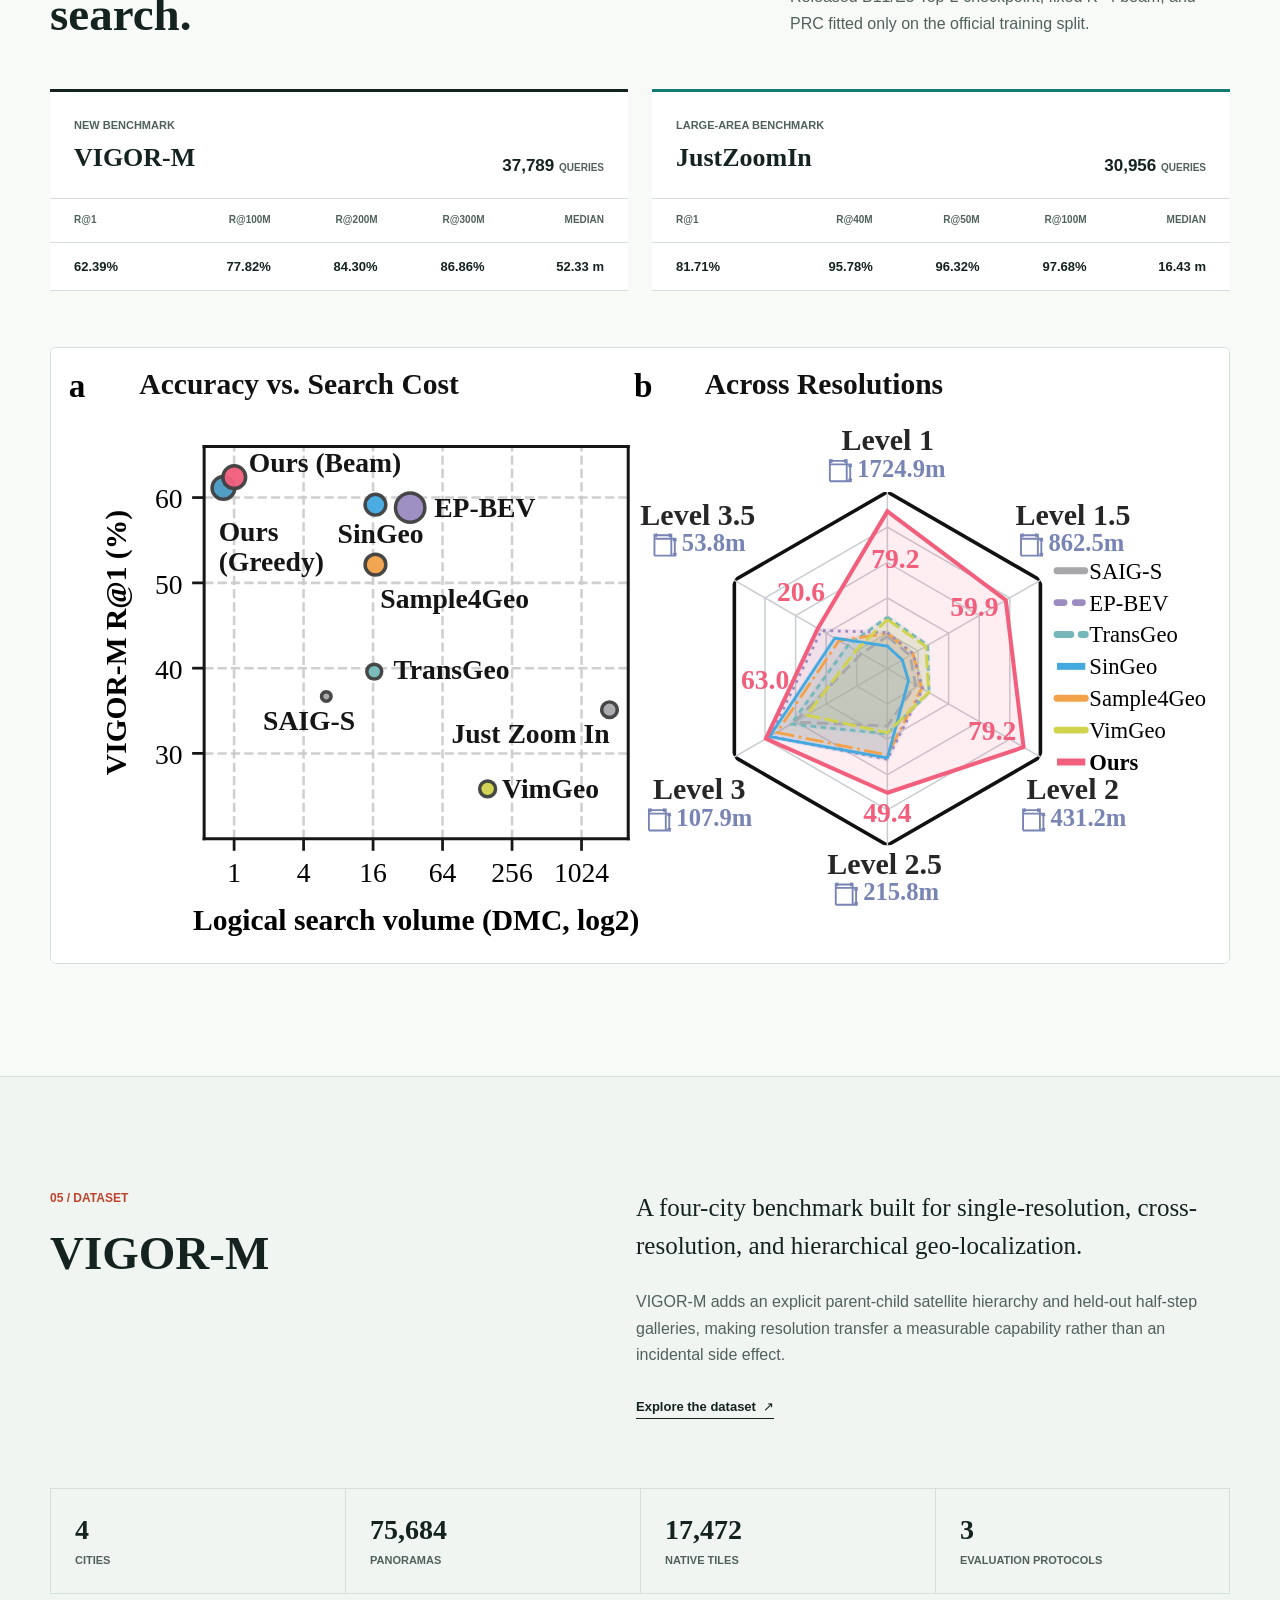
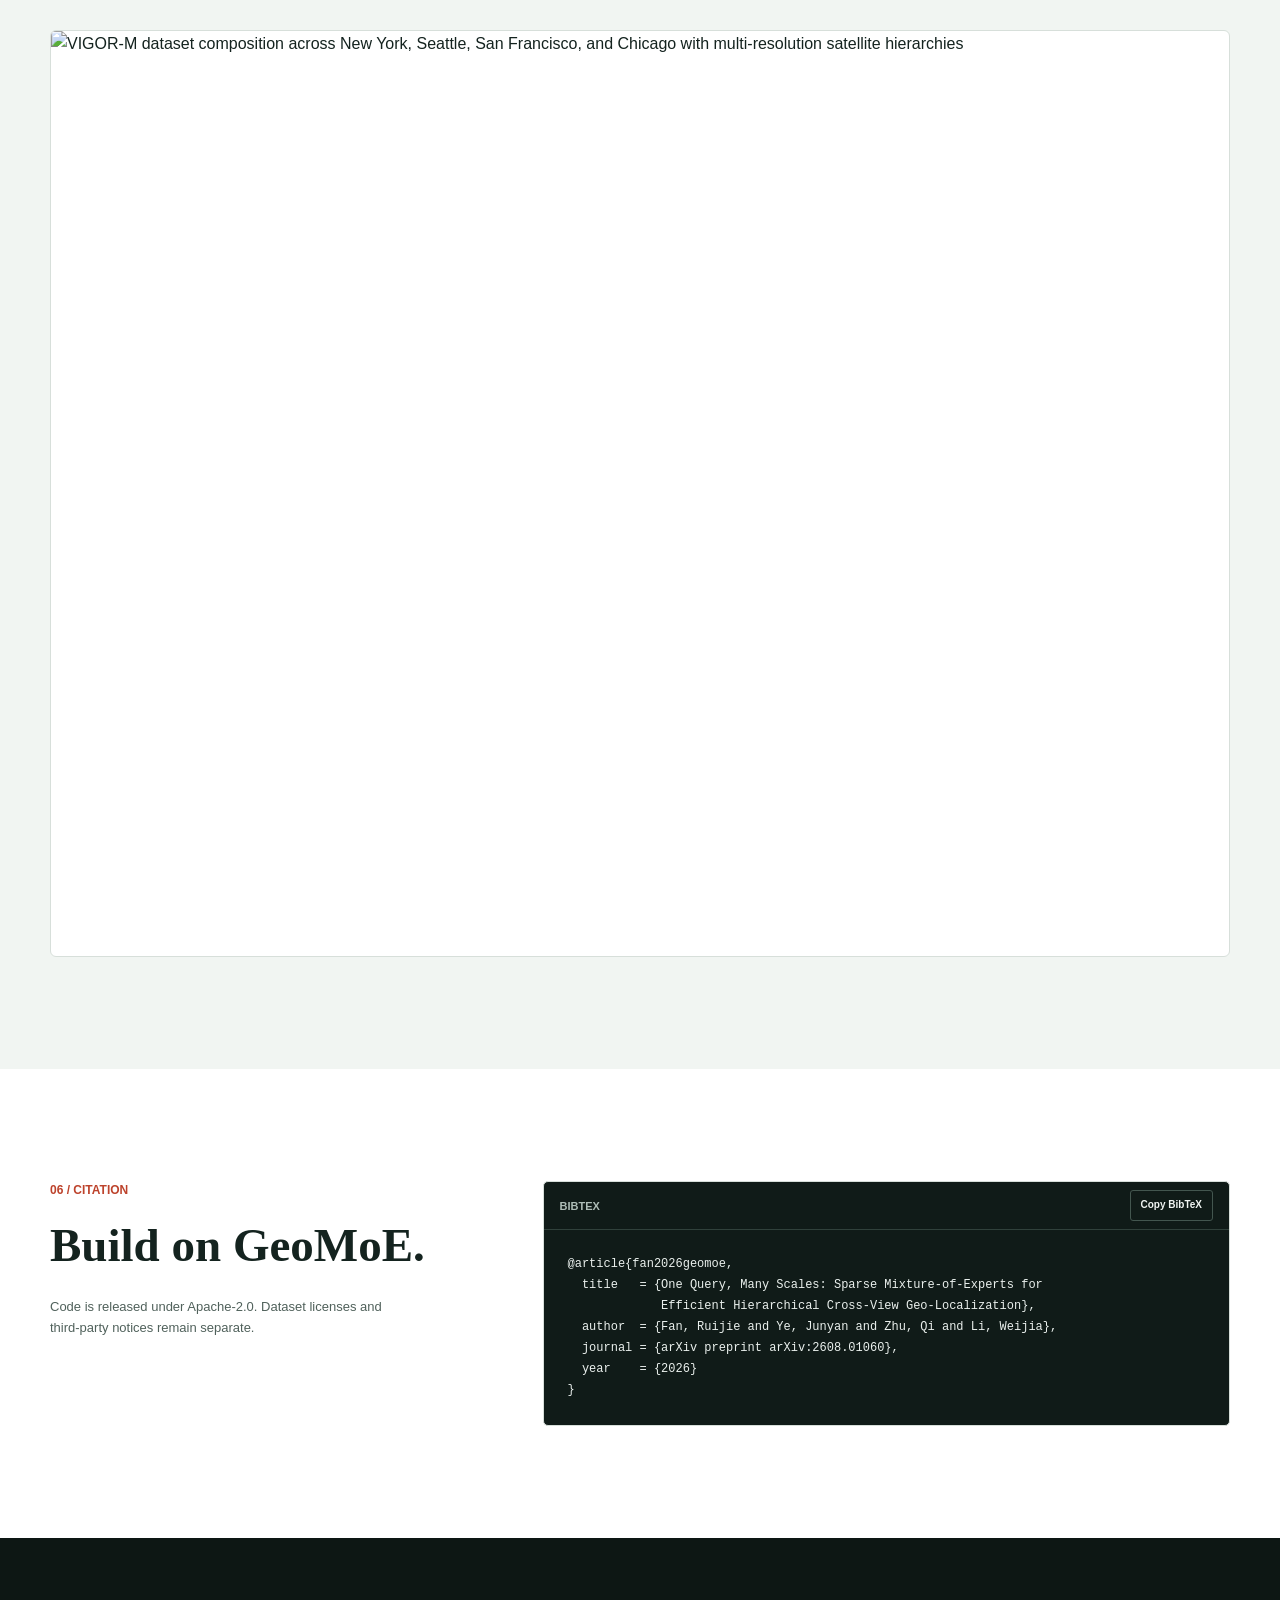
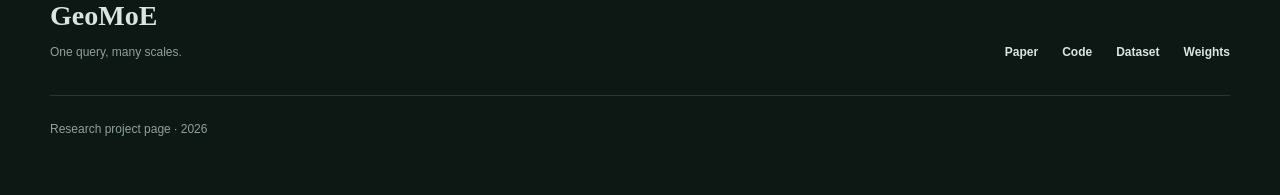
==== commit 0f2f5c99: "Deploy geographic zoom experience" ====
--- a/index.html
+++ b/index.html
@@ -15,8 +15,11 @@
       content="Sparse mixture-of-experts for efficient hierarchical cross-view geo-localization."
     >
     <meta property="og:url" content="https://fanrj3.github.io/GeoMoE/">
-    <meta name="twitter:card" content="summary_large_image">
+    <meta property="og:image" content="https://fanrj3.github.io/GeoMoE/assets/geographical.png">
+    <meta name="twitter:card" content="summary">
     <title>GeoMoE | One Query, Many Scales</title>
+    <link rel="icon" type="image/png" sizes="512x512" href="assets/geographical.png">
+    <link rel="apple-touch-icon" href="assets/geographical.png">
     <link rel="stylesheet" href="styles.css">
     <script src="script.js" defer></script>
   </head>
@@ -26,7 +29,9 @@
     <header class="site-header">
       <nav class="nav-shell" aria-label="Primary navigation">
         <a class="wordmark" href="#top" aria-label="GeoMoE home">
-          <span class="wordmark-mark" aria-hidden="true">G</span>
+          <span class="wordmark-mark" aria-hidden="true">
+            <img src="assets/geographical.png" alt="" width="32" height="32">
+          </span>
           <span>GeoMoE</span>
         </a>
 
@@ -44,6 +49,7 @@
 
         <div class="nav-links" id="site-navigation">
           <a href="#overview">Overview</a>
+          <a href="#hierarchy">Hierarchy</a>
           <a href="#method">Method</a>
           <a href="#results">Results</a>
           <a href="#dataset">VIGOR-M</a>
@@ -72,19 +78,27 @@
 
           <div class="resource-links" aria-label="Project resources">
             <a class="resource-link resource-primary" href="https://arxiv.org/pdf/2608.01060">
-              <span class="resource-icon" aria-hidden="true">PDF</span>
+              <span class="resource-icon" aria-hidden="true">
+                <img src="assets/icons/arxiv.svg" alt="" width="20" height="20">
+              </span>
               Paper
             </a>
             <a class="resource-link" href="https://github.com/fanrj3/GeoMoE">
-              <span class="resource-icon" aria-hidden="true">&lt;/&gt;</span>
+              <span class="resource-icon" aria-hidden="true">
+                <img src="assets/icons/github.svg" alt="" width="20" height="20">
+              </span>
               Code
             </a>
             <a class="resource-link" href="https://huggingface.co/datasets/Frank0666/VIGOR-M">
-              <span class="resource-icon" aria-hidden="true">HF</span>
+              <span class="resource-icon" aria-hidden="true">
+                <img src="assets/icons/huggingface.svg" alt="" width="20" height="20">
+              </span>
               Dataset
             </a>
             <a class="resource-link" href="https://huggingface.co/Frank0666/GeoMoE">
-              <span class="resource-icon" aria-hidden="true">HF</span>
+              <span class="resource-icon" aria-hidden="true">
+                <img src="assets/icons/huggingface.svg" alt="" width="20" height="20">
+              </span>
               Weights
             </a>
           </div>
@@ -152,11 +166,100 @@
         </div>
       </section>
 
+      <section
+        class="geo-zoom"
+        id="hierarchy"
+        data-map-zoom
+        aria-labelledby="hierarchy-title"
+      >
+        <div class="geo-sticky">
+          <div class="geo-map-layers" aria-hidden="true">
+            <img
+              class="geo-map-layer is-active"
+              data-map-layer
+              src="assets/map-zoom/seattle-l0.webp"
+              alt=""
+              width="1200"
+              height="1200"
+              loading="lazy"
+              decoding="async"
+            >
+            <img
+              class="geo-map-layer"
+              data-map-layer
+              src="assets/map-zoom/seattle-l1.webp"
+              alt=""
+              width="1600"
+              height="1600"
+              loading="lazy"
+              decoding="async"
+            >
+            <img
+              class="geo-map-layer"
+              data-map-layer
+              src="assets/map-zoom/seattle-l2.webp"
+              alt=""
+              width="1600"
+              height="1600"
+              loading="lazy"
+              decoding="async"
+            >
+            <img
+              class="geo-map-layer"
+              data-map-layer
+              src="assets/map-zoom/seattle-l3.webp"
+              alt=""
+              width="1536"
+              height="1536"
+              loading="lazy"
+              decoding="async"
+            >
+          </div>
+          <div class="geo-map-wash" aria-hidden="true"></div>
+          <div class="geo-axis geo-axis-x" aria-hidden="true"></div>
+          <div class="geo-axis geo-axis-y" aria-hidden="true"></div>
+          <div class="geo-target" aria-hidden="true"><span></span></div>
+
+          <div class="shell geo-ui">
+            <div class="geo-copy">
+              <p class="section-index">02 / Geographic hierarchy</p>
+              <h2 id="hierarchy-title">From city scale<br>to a single place.</h2>
+              <p>
+                GeoMoE keeps one globally comparable descriptor while its beam
+                follows the satellite hierarchy. Each level narrows the search
+                area without re-encoding the query.
+              </p>
+            </div>
+
+            <div class="geo-readout" aria-label="Map location">
+              <span>Seattle, Washington</span>
+              <strong>47.5922 N&nbsp;&nbsp;122.3323 W</strong>
+            </div>
+
+            <div class="geo-bottom">
+              <ol class="geo-levels" aria-label="Hierarchy levels">
+                <li class="is-active" data-map-label><strong>L0</strong><span>City</span></li>
+                <li data-map-label><strong>L1</strong><span>Region</span></li>
+                <li data-map-label><strong>L2</strong><span>District</span></li>
+                <li data-map-label><strong>L3</strong><span>Local</span></li>
+              </ol>
+
+              <div class="geo-stage-readout" aria-live="polite">
+                <span data-map-stage>City gallery</span>
+                <strong data-map-resolution>49,152 px source</strong>
+              </div>
+            </div>
+          </div>
+
+          <div class="geo-progress" aria-hidden="true"><span data-map-progress></span></div>
+        </div>
+      </section>
+
       <section class="section section-ink" id="method" aria-labelledby="method-title">
         <div class="shell">
           <div class="section-heading section-heading-wide">
             <div>
-              <p class="section-index">02 / Method</p>
+              <p class="section-index">03 / Method</p>
               <h2 id="method-title">One encoder across every scale.</h2>
             </div>
             <p class="section-summary">
@@ -209,7 +312,7 @@
         <div class="shell">
           <div class="section-heading section-heading-wide">
             <div>
-              <p class="section-index">03 / Results</p>
+              <p class="section-index">04 / Results</p>
               <h2 id="results-title">Accurate without exhaustive search.</h2>
             </div>
             <p class="section-summary">
@@ -300,7 +403,7 @@
         <div class="shell">
           <div class="dataset-intro">
             <div class="section-heading">
-              <p class="section-index">04 / Dataset</p>
+              <p class="section-index">05 / Dataset</p>
               <h2 id="dataset-title">VIGOR-M</h2>
             </div>
             <div class="dataset-copy">
@@ -341,7 +444,7 @@
       <section class="section citation-section" id="citation" aria-labelledby="citation-title">
         <div class="shell citation-grid">
           <div class="section-heading">
-            <p class="section-index">05 / Citation</p>
+            <p class="section-index">06 / Citation</p>
             <h2 id="citation-title">Build on GeoMoE.</h2>
             <p class="citation-note">
               Code is released under Apache-2.0. Dataset licenses and
--- a/styles.css
+++ b/styles.css
@@ -106,16 +106,17 @@
 }
 
 .wordmark-mark {
-  display: grid;
+  display: block;
   width: 32px;
   height: 32px;
-  place-items: center;
-  border-radius: 3px;
-  background: var(--ink);
-  color: #fff;
-  font-family: ui-sans-serif, -apple-system, BlinkMacSystemFont, "Segoe UI", sans-serif;
-  font-size: 14px;
-  font-weight: 800;
+  overflow: hidden;
+  border-radius: 50%;
+}
+
+.wordmark-mark img {
+  width: 100%;
+  height: 100%;
+  object-fit: cover;
 }
 
 .nav-links {
@@ -278,22 +279,26 @@
 }
 
 .resource-icon {
-  display: inline-grid;
-  min-width: 25px;
-  height: 22px;
-  place-items: center;
-  padding: 0 4px;
-  border-radius: 2px;
-  background: #edf1ee;
-  color: var(--ink);
-  font-family: ui-monospace, SFMono-Regular, Menlo, Consolas, monospace;
-  font-size: 9px;
-  font-weight: 800;
-}
-
-.resource-primary .resource-icon {
-  background: rgba(255, 255, 255, 0.14);
-  color: #fff;
+  display: inline-flex;
+  width: 20px;
+  height: 20px;
+  flex: 0 0 20px;
+  align-items: center;
+  justify-content: center;
+}
+
+.resource-icon img {
+  width: 18px;
+  height: 18px;
+  object-fit: contain;
+}
+
+.resource-icon img[src*="huggingface"] {
+  filter: invert(84%) sepia(74%) saturate(1035%) hue-rotate(344deg) brightness(103%) contrast(102%);
+}
+
+.resource-primary .resource-icon img {
+  filter: invert(1);
 }
 
 .hero-figure-wrap {
@@ -423,6 +428,262 @@
   margin: 0;
   color: var(--ink);
   font-weight: 650;
+}
+
+.geo-zoom {
+  position: relative;
+  height: 360vh;
+  background: #07110f;
+}
+
+.geo-sticky {
+  position: sticky;
+  top: var(--header-height);
+  height: calc(100vh - var(--header-height));
+  min-height: 620px;
+  overflow: hidden;
+  background: #07110f;
+  color: #f4f7f5;
+}
+
+.geo-map-layers,
+.geo-map-layer,
+.geo-map-wash {
+  position: absolute;
+  inset: 0;
+  width: 100%;
+  height: 100%;
+}
+
+.geo-map-layer {
+  opacity: 0;
+  object-fit: cover;
+  filter: saturate(0.72) contrast(1.08) brightness(0.72);
+  transform: scale(1);
+  transform-origin: center;
+  will-change: opacity, transform;
+}
+
+.geo-map-layer:first-child {
+  transform-origin: 20% 47%;
+}
+
+.geo-map-layer.is-active {
+  opacity: 1;
+}
+
+.geo-map-wash {
+  z-index: 1;
+  background: rgba(4, 15, 13, 0.52);
+}
+
+.geo-axis {
+  position: absolute;
+  z-index: 2;
+  opacity: 0.28;
+  pointer-events: none;
+  will-change: top, left;
+}
+
+.geo-axis-x {
+  top: 50%;
+  right: 0;
+  left: 0;
+  border-top: 1px solid rgba(255, 255, 255, 0.34);
+}
+
+.geo-axis-y {
+  top: 0;
+  bottom: 0;
+  left: 50%;
+  border-left: 1px solid rgba(255, 255, 255, 0.34);
+}
+
+.geo-target {
+  position: absolute;
+  top: 50%;
+  left: 50%;
+  z-index: 3;
+  width: 42px;
+  height: 42px;
+  border: 1px solid rgba(255, 255, 255, 0.72);
+  border-radius: 50%;
+  transform: translate(-50%, -50%);
+  will-change: top, left;
+}
+
+.geo-target::before,
+.geo-target::after {
+  position: absolute;
+  background: rgba(255, 255, 255, 0.72);
+  content: "";
+}
+
+.geo-target::before {
+  top: 50%;
+  left: -12px;
+  width: 64px;
+  height: 1px;
+}
+
+.geo-target::after {
+  top: -12px;
+  left: 50%;
+  width: 1px;
+  height: 64px;
+}
+
+.geo-target span {
+  position: absolute;
+  top: 50%;
+  left: 50%;
+  width: 5px;
+  height: 5px;
+  border-radius: 50%;
+  background: #f08a70;
+  transform: translate(-50%, -50%);
+}
+
+.geo-ui {
+  position: relative;
+  z-index: 4;
+  display: flex;
+  height: 100%;
+  padding-top: 62px;
+  padding-bottom: 42px;
+  flex-direction: column;
+  justify-content: space-between;
+}
+
+.geo-copy {
+  max-width: 560px;
+}
+
+.geo-copy .section-index {
+  color: #f08a70;
+}
+
+.geo-copy h2 {
+  margin: 0;
+  font-family: Georgia, "Times New Roman", serif;
+  font-size: 56px;
+  font-weight: 600;
+  line-height: 1.08;
+}
+
+.geo-copy > p:last-child {
+  max-width: 470px;
+  margin: 22px 0 0;
+  color: #c4d0cb;
+  font-size: 15px;
+}
+
+.geo-readout {
+  position: absolute;
+  top: 64px;
+  right: 0;
+  display: grid;
+  gap: 4px;
+  text-align: right;
+}
+
+.geo-readout span,
+.geo-stage-readout span {
+  color: #c4d0cb;
+  font-size: 10px;
+  font-weight: 750;
+  text-transform: uppercase;
+}
+
+.geo-readout strong,
+.geo-stage-readout strong {
+  color: #fff;
+  font-family: ui-monospace, SFMono-Regular, Menlo, Consolas, monospace;
+  font-size: 11px;
+  font-weight: 650;
+}
+
+.geo-bottom {
+  display: flex;
+  align-items: end;
+  justify-content: space-between;
+  gap: 40px;
+}
+
+.geo-levels {
+  display: grid;
+  width: min(560px, 58%);
+  margin: 0;
+  padding: 0;
+  grid-template-columns: repeat(4, 1fr);
+  border-top: 1px solid rgba(255, 255, 255, 0.32);
+  list-style: none;
+}
+
+.geo-levels li {
+  position: relative;
+  display: grid;
+  gap: 3px;
+  padding-top: 15px;
+  color: #80928b;
+  transition: color 180ms ease;
+}
+
+.geo-levels li::before {
+  position: absolute;
+  top: -2px;
+  left: 0;
+  width: 100%;
+  height: 3px;
+  background: transparent;
+  content: "";
+}
+
+.geo-levels li.is-active {
+  color: #fff;
+}
+
+.geo-levels li.is-active::before {
+  background: #f08a70;
+}
+
+.geo-levels strong {
+  font-family: Georgia, "Times New Roman", serif;
+  font-size: 22px;
+  line-height: 1;
+}
+
+.geo-levels span {
+  font-size: 9px;
+  font-weight: 750;
+  text-transform: uppercase;
+}
+
+.geo-stage-readout {
+  display: grid;
+  min-width: 170px;
+  gap: 5px;
+  text-align: right;
+}
+
+.geo-progress {
+  position: absolute;
+  right: 0;
+  bottom: 0;
+  left: 0;
+  z-index: 5;
+  height: 3px;
+  background: rgba(255, 255, 255, 0.12);
+}
+
+.geo-progress span {
+  display: block;
+  width: 100%;
+  height: 100%;
+  background: #f08a70;
+  transform: scaleX(0);
+  transform-origin: left;
+  will-change: transform;
 }
 
 .section-ink {
@@ -809,6 +1070,10 @@
     font-size: 40px;
   }
 
+  .geo-copy h2 {
+    font-size: 48px;
+  }
+
   .result-tables {
     grid-template-columns: 1fr;
   }
@@ -885,6 +1150,51 @@
     grid-template-columns: 1fr;
   }
 
+  .geo-zoom {
+    height: 320vh;
+  }
+
+  .geo-sticky {
+    min-height: 560px;
+  }
+
+  .geo-map-layer:first-child {
+    object-position: 20% center;
+  }
+
+  .geo-ui {
+    padding-top: 42px;
+    padding-bottom: 34px;
+  }
+
+  .geo-copy {
+    max-width: 470px;
+  }
+
+  .geo-copy h2 {
+    font-size: 42px;
+  }
+
+  .geo-readout {
+    top: auto;
+    right: auto;
+    bottom: 112px;
+    left: 0;
+    text-align: left;
+  }
+
+  .geo-bottom {
+    display: block;
+  }
+
+  .geo-levels {
+    width: 100%;
+  }
+
+  .geo-stage-readout {
+    display: none;
+  }
+
   .metric {
     display: grid;
     grid-template-columns: 120px 1fr;
@@ -990,6 +1300,33 @@
     padding: 72px 0;
   }
 
+  .geo-sticky {
+    min-height: 520px;
+  }
+
+  .geo-copy h2 {
+    font-size: 35px;
+  }
+
+  .geo-copy > p:last-child {
+    max-width: 330px;
+    margin-top: 16px;
+    font-size: 13px;
+  }
+
+  .geo-readout {
+    bottom: 102px;
+  }
+
+  .geo-levels strong {
+    font-size: 18px;
+  }
+
+  .geo-target {
+    width: 32px;
+    height: 32px;
+  }
+
   .section-heading h2 {
     font-size: 34px;
   }
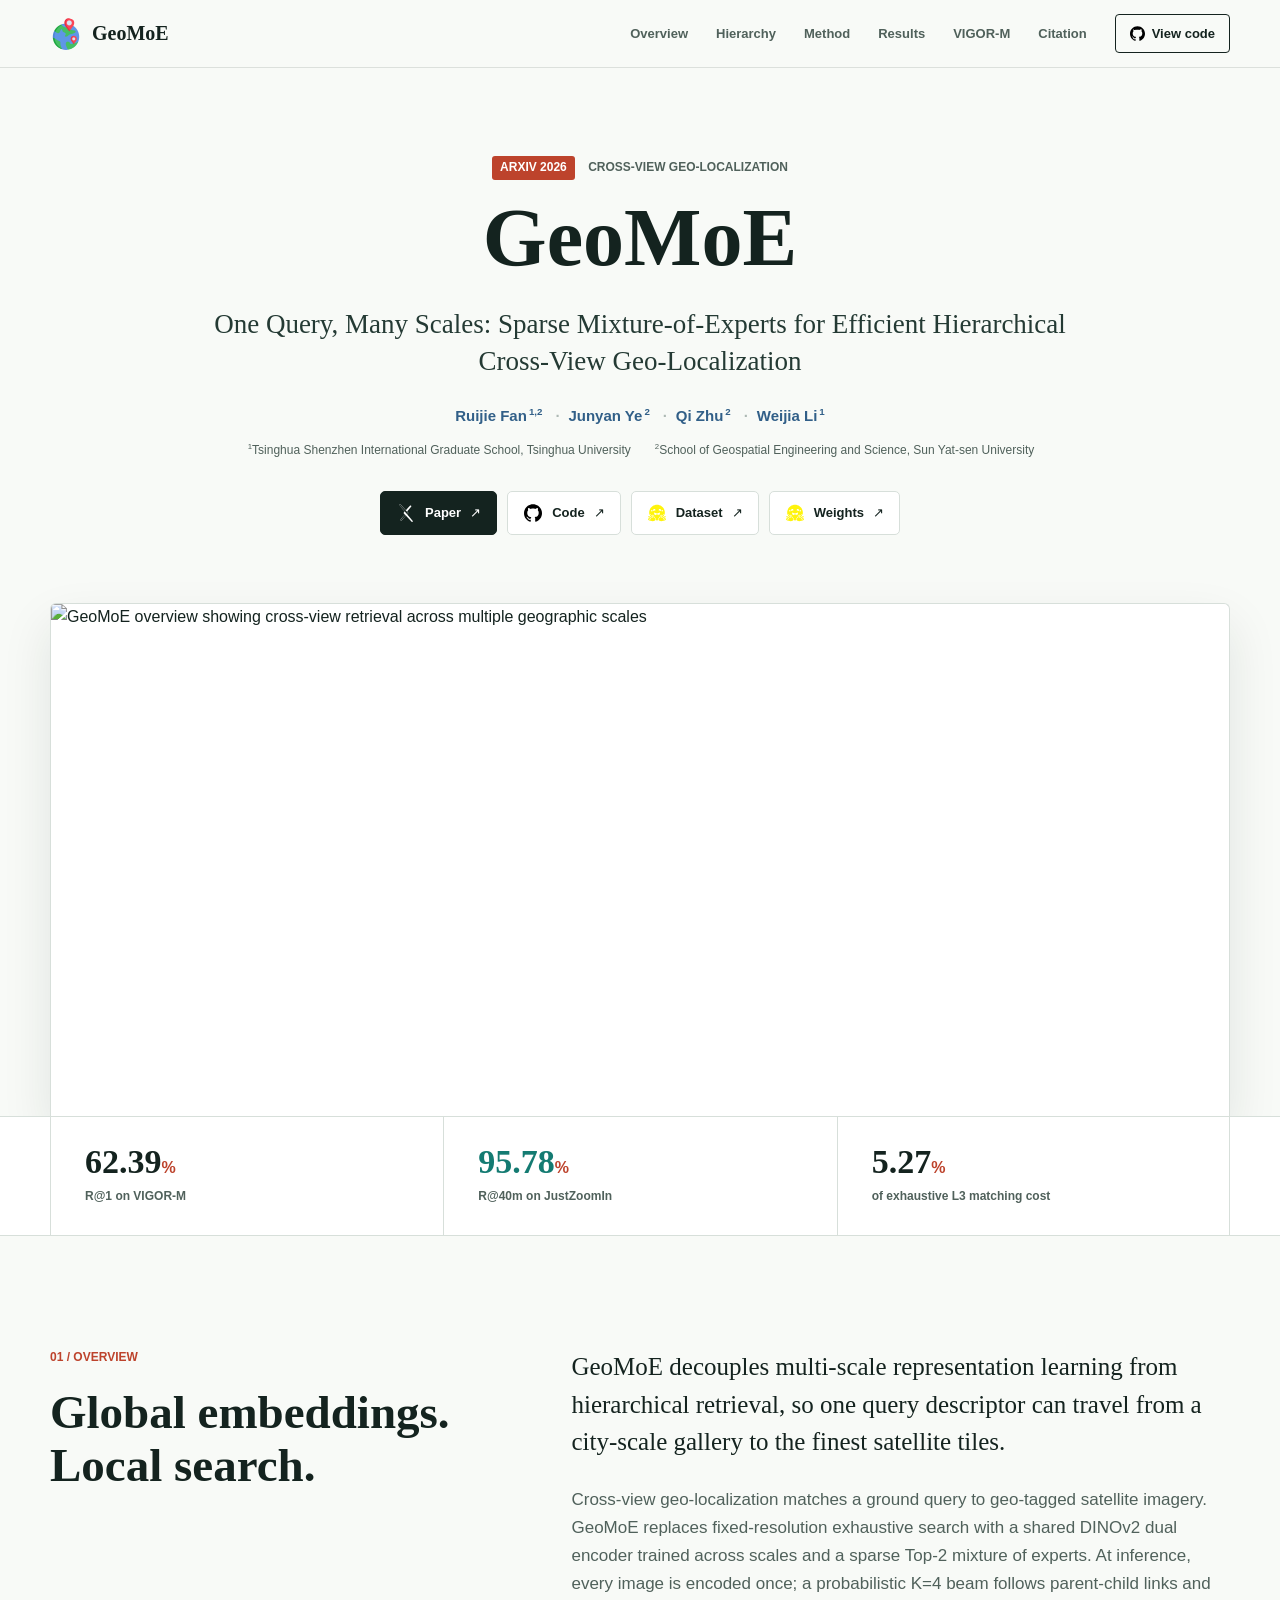
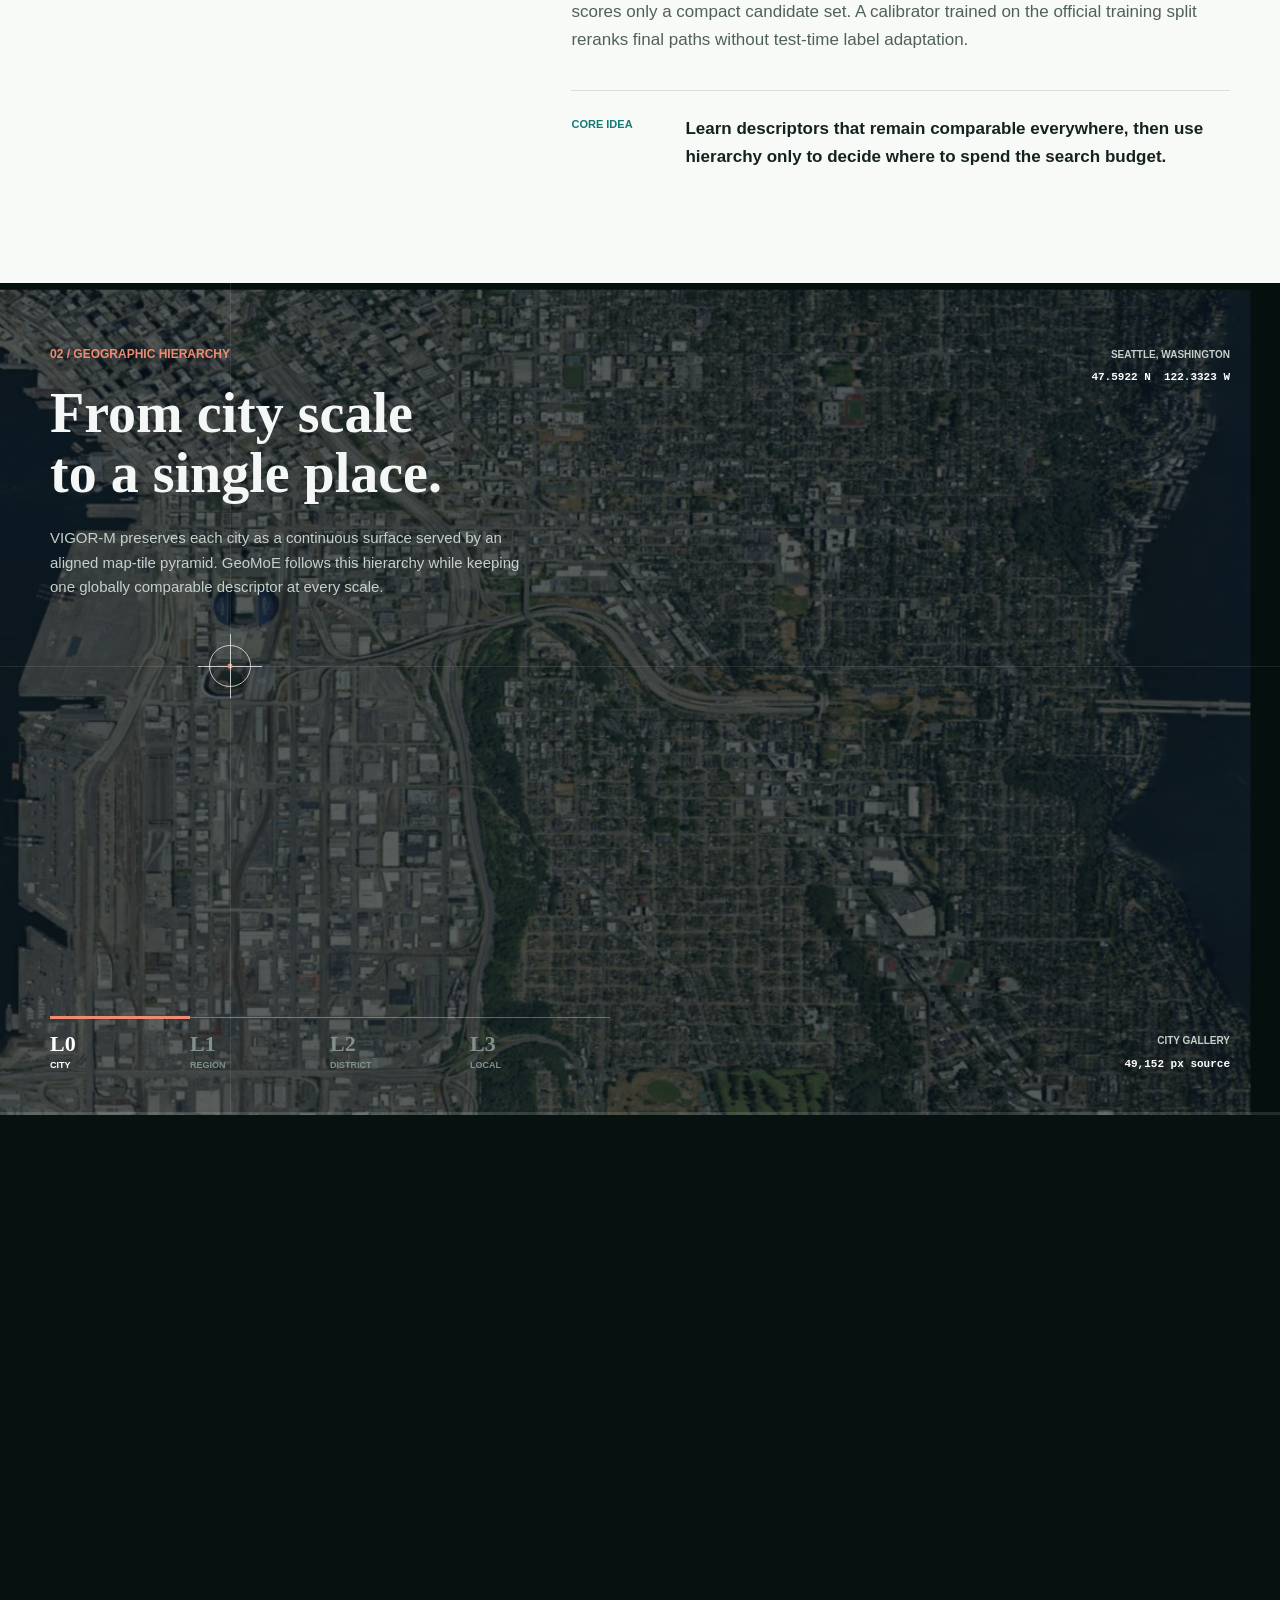
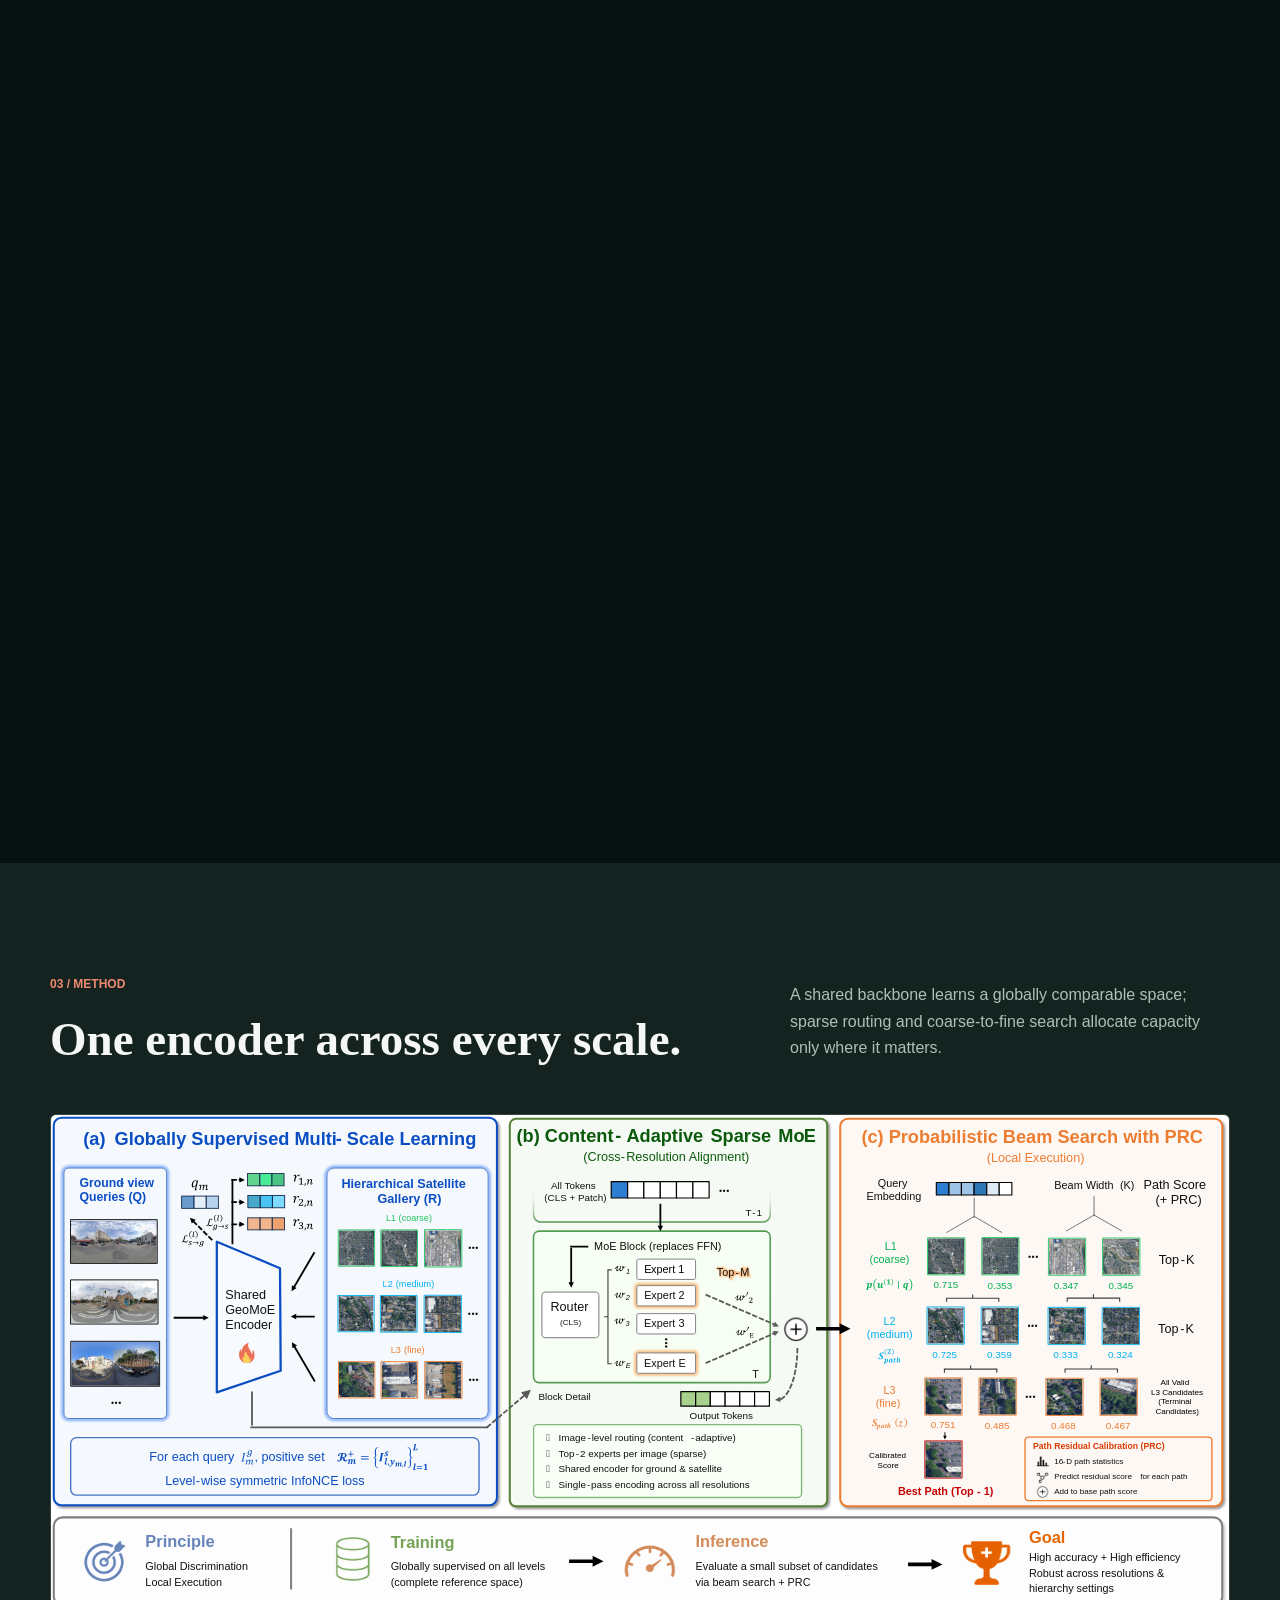
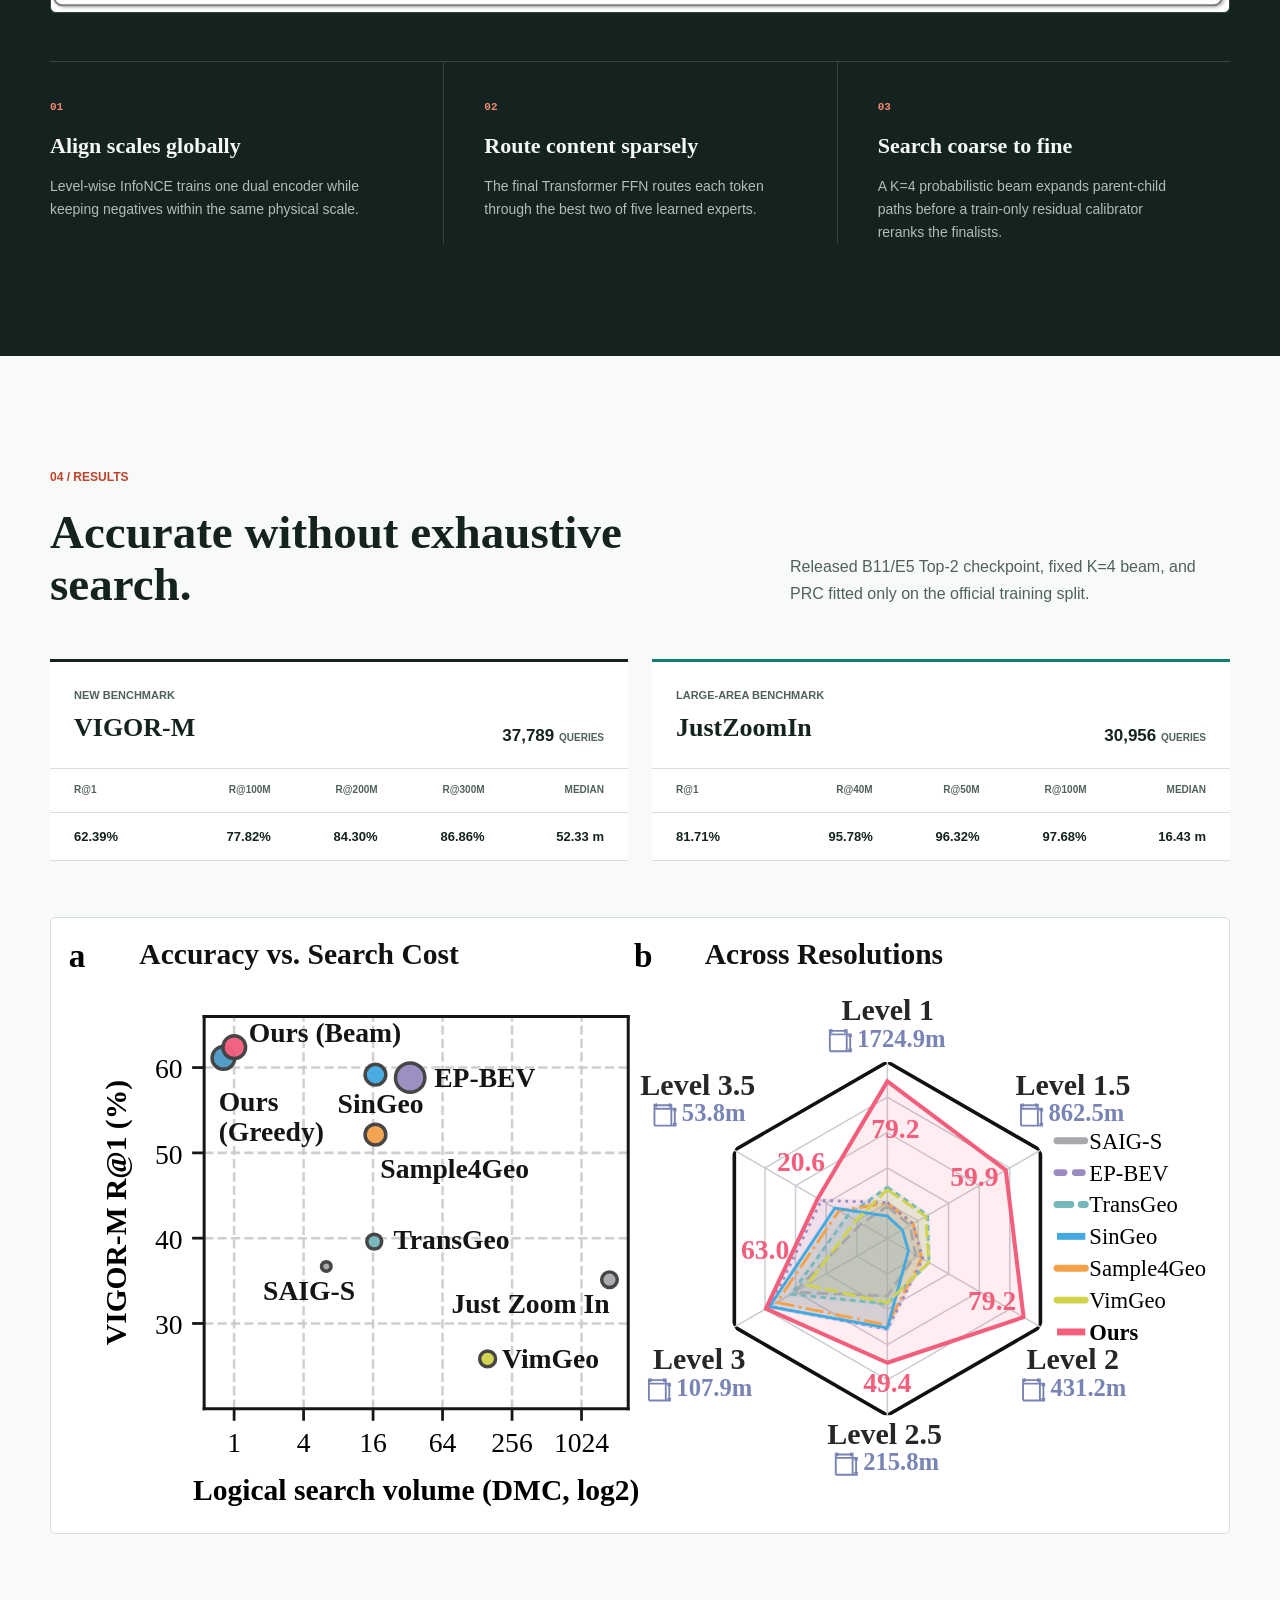
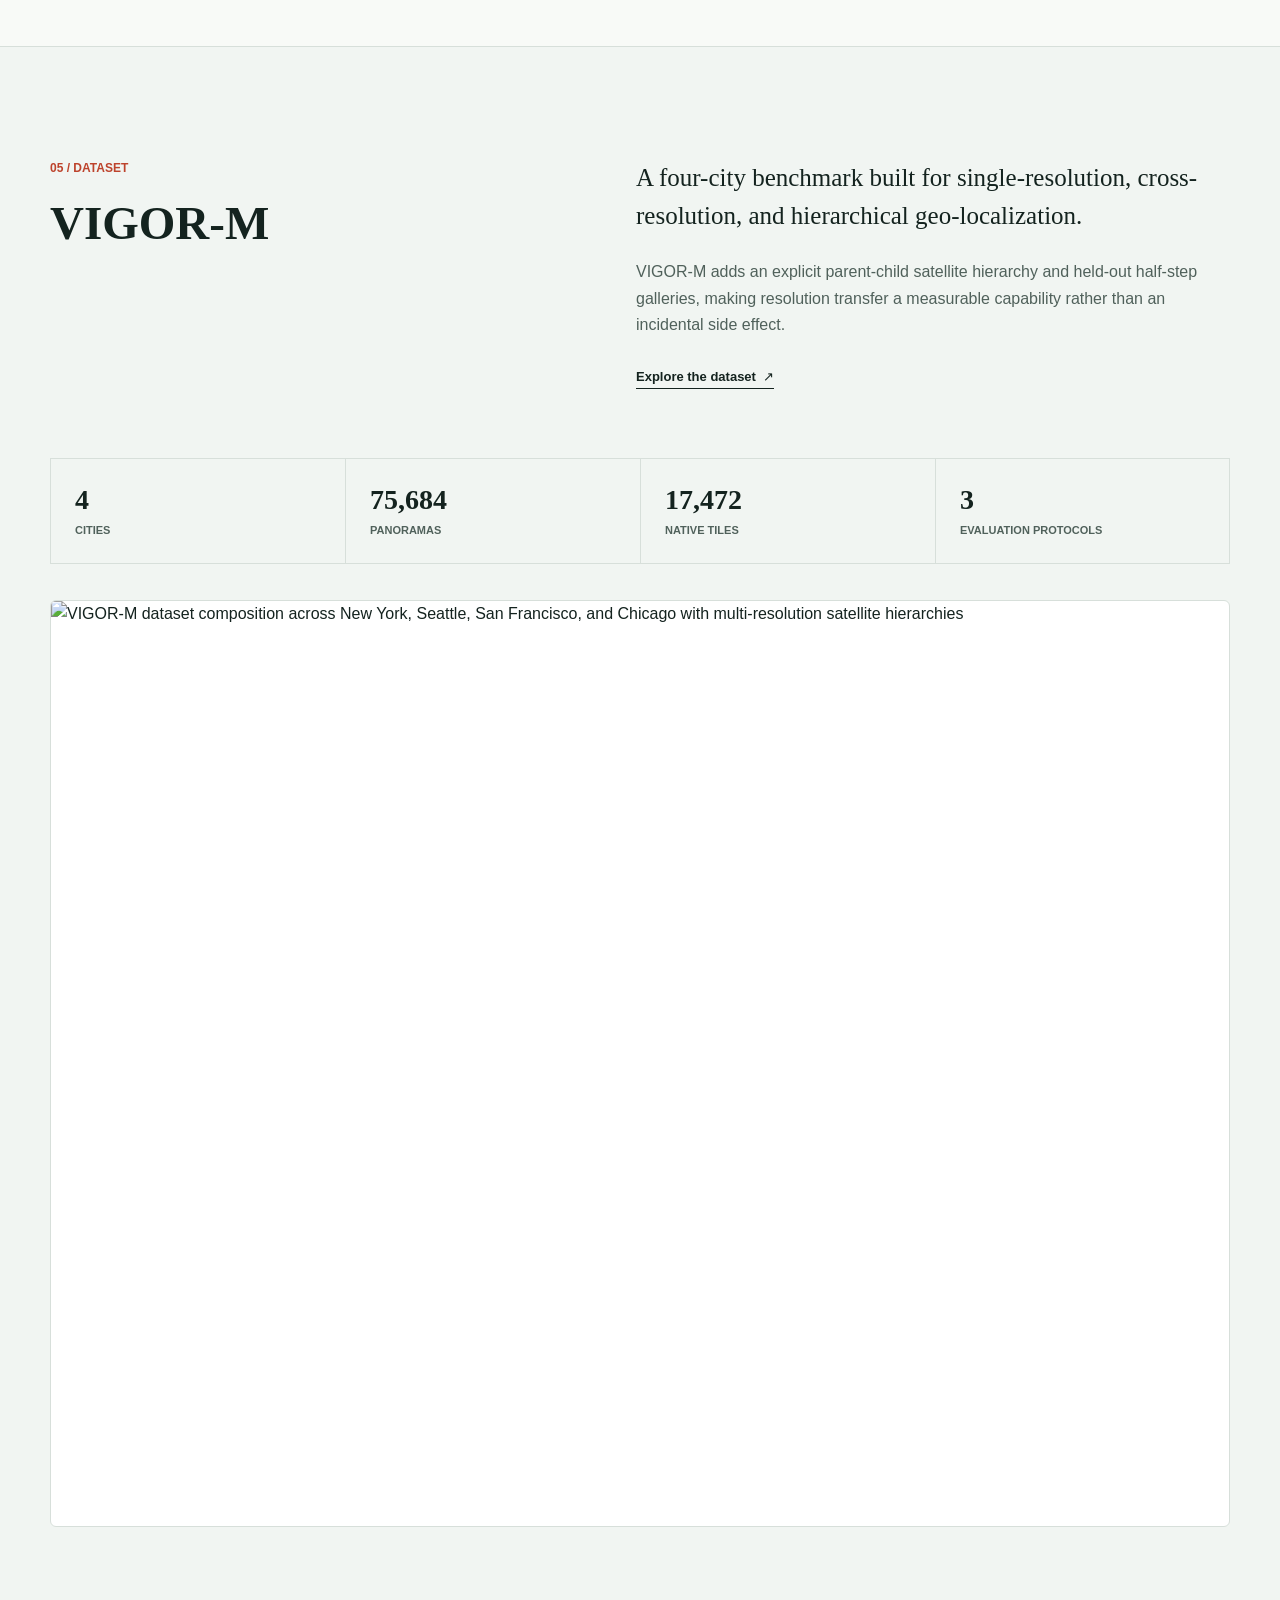
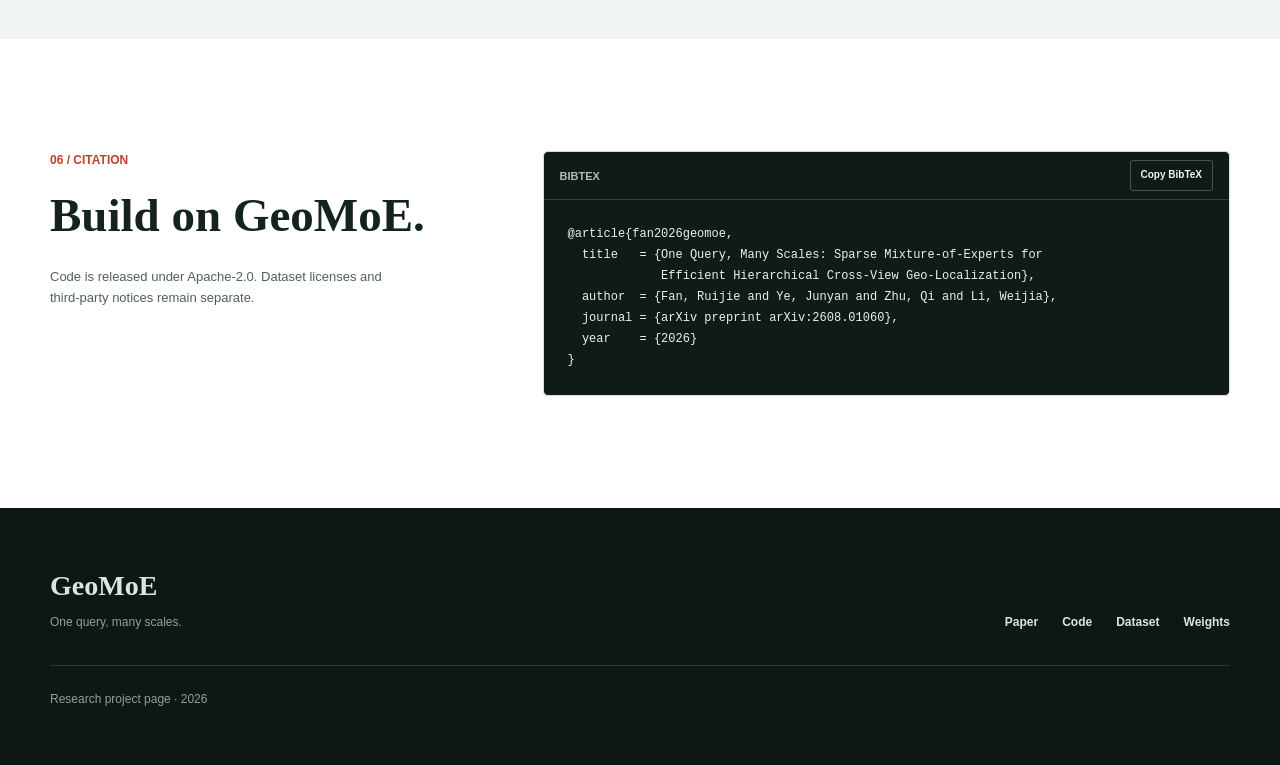
==== commit 97336950: "Deploy continuous map zoom" ====
--- a/index.html
+++ b/index.html
@@ -54,7 +54,10 @@
           <a href="#results">Results</a>
           <a href="#dataset">VIGOR-M</a>
           <a href="#citation">Citation</a>
-          <a class="nav-code" href="https://github.com/fanrj3/GeoMoE">View code</a>
+          <a class="nav-code" href="https://github.com/fanrj3/GeoMoE">
+            <img src="assets/icons/github.svg" alt="" width="15" height="15">
+            View code
+          </a>
         </div>
       </nav>
     </header>
@@ -70,10 +73,14 @@
           </p>
 
           <div class="authors" aria-label="Authors">
-            <span>Ruijie Fan</span>
-            <span>Junyan Ye</span>
-            <span>Qi Zhu</span>
-            <span>Weijia Li</span>
+            <a href="https://fanrj3.github.io/">Ruijie Fan<sup>1,2</sup></a>
+            <a href="https://yejy53.github.io/">Junyan Ye<sup>2</sup></a>
+            <span>Qi Zhu<sup>2</sup></span>
+            <a href="https://liweijia.github.io/">Weijia Li<sup>1</sup></a>
+          </div>
+          <div class="affiliations" aria-label="Author affiliations">
+            <span><sup>1</sup>Tsinghua Shenzhen International Graduate School, Tsinghua University</span>
+            <span><sup>2</sup>School of Geospatial Engineering and Science, Sun Yat-sen University</span>
           </div>
 
           <div class="resource-links" aria-label="Project resources">
@@ -177,6 +184,9 @@
             <img
               class="geo-map-layer is-active"
               data-map-layer
+              data-base-zoom="1"
+              data-focus-x="0.203125"
+              data-focus-y="0.46875"
               src="assets/map-zoom/seattle-l0.webp"
               alt=""
               width="1200"
@@ -187,6 +197,9 @@
             <img
               class="geo-map-layer"
               data-map-layer
+              data-base-zoom="4"
+              data-focus-x="0.5"
+              data-focus-y="0.5"
               src="assets/map-zoom/seattle-l1.webp"
               alt=""
               width="1600"
@@ -197,6 +210,9 @@
             <img
               class="geo-map-layer"
               data-map-layer
+              data-base-zoom="12"
+              data-focus-x="0.5"
+              data-focus-y="0.5"
               src="assets/map-zoom/seattle-l2.webp"
               alt=""
               width="1600"
@@ -207,6 +223,9 @@
             <img
               class="geo-map-layer"
               data-map-layer
+              data-base-zoom="32"
+              data-focus-x="0.5"
+              data-focus-y="0.5"
               src="assets/map-zoom/seattle-l3.webp"
               alt=""
               width="1536"
@@ -225,9 +244,9 @@
               <p class="section-index">02 / Geographic hierarchy</p>
               <h2 id="hierarchy-title">From city scale<br>to a single place.</h2>
               <p>
-                GeoMoE keeps one globally comparable descriptor while its beam
-                follows the satellite hierarchy. Each level narrows the search
-                area without re-encoding the query.
+                VIGOR-M preserves each city as a continuous surface served by an
+                aligned map-tile pyramid. GeoMoE follows this hierarchy while
+                keeping one globally comparable descriptor at every scale.
               </p>
             </div>
 
--- a/styles.css
+++ b/styles.css
@@ -138,16 +138,29 @@
 }
 
 .nav-links .nav-code {
+  display: inline-flex;
+  align-items: center;
+  gap: 7px;
   padding: 8px 14px;
   border: 1px solid var(--ink);
   border-radius: 4px;
   color: var(--ink);
 }
 
+.nav-code img {
+  width: 15px;
+  height: 15px;
+}
+
 .nav-links .nav-code:hover,
 .nav-links .nav-code:focus-visible {
   background: var(--ink);
   color: #fff;
+}
+
+.nav-links .nav-code:hover img,
+.nav-links .nav-code:focus-visible img {
+  filter: invert(1);
 }
 
 .menu-button {
@@ -225,11 +238,48 @@
   font-weight: 650;
 }
 
-.authors span:not(:last-child)::after {
+.authors > * {
+  position: relative;
+}
+
+.authors a {
+  text-decoration: underline;
+  text-decoration-color: transparent;
+  text-underline-offset: 4px;
+  transition: color 160ms ease, text-decoration-color 160ms ease;
+}
+
+.authors a:hover,
+.authors a:focus-visible {
+  color: var(--accent);
+  text-decoration-color: currentColor;
+}
+
+.authors > *:not(:last-child)::after {
   position: absolute;
   margin-left: 13px;
   color: #aeb9b4;
   content: "\00b7";
+}
+
+.authors sup,
+.affiliations sup {
+  margin-left: 2px;
+  font-size: 0.65em;
+  line-height: 0;
+  vertical-align: super;
+}
+
+.affiliations {
+  display: flex;
+  flex-wrap: wrap;
+  justify-content: center;
+  gap: 4px 22px;
+  max-width: 980px;
+  margin: 12px auto 0;
+  color: var(--ink-soft);
+  font-size: 12px;
+  line-height: 1.5;
 }
 
 .resource-links {
@@ -432,7 +482,7 @@
 
 .geo-zoom {
   position: relative;
-  height: 360vh;
+  height: 420vh;
   background: #07110f;
 }
 
@@ -459,13 +509,9 @@
   opacity: 0;
   object-fit: cover;
   filter: saturate(0.72) contrast(1.08) brightness(0.72);
-  transform: scale(1);
-  transform-origin: center;
+  transform: matrix(1, 0, 0, 1, 0, 0);
+  transform-origin: 0 0;
   will-change: opacity, transform;
-}
-
-.geo-map-layer:first-child {
-  transform-origin: 20% 47%;
 }
 
 .geo-map-layer.is-active {
@@ -1116,6 +1162,7 @@
   }
 
   .nav-links .nav-code {
+    justify-content: center;
     margin-top: 8px;
     padding: 9px 12px;
     text-align: center;
@@ -1138,7 +1185,7 @@
     gap: 6px 18px;
   }
 
-  .authors span:not(:last-child)::after {
+  .authors > *:not(:last-child)::after {
     margin-left: 9px;
   }
 
@@ -1151,15 +1198,11 @@
   }
 
   .geo-zoom {
-    height: 320vh;
+    height: 360vh;
   }
 
   .geo-sticky {
     min-height: 560px;
-  }
-
-  .geo-map-layer:first-child {
-    object-position: 20% center;
   }
 
   .geo-ui {
@@ -1283,6 +1326,12 @@
     justify-content: flex-start;
   }
 
+  .affiliations {
+    justify-content: flex-start;
+    margin-top: 13px;
+    font-size: 11px;
+  }
+
   .authors {
     font-size: 13px;
   }
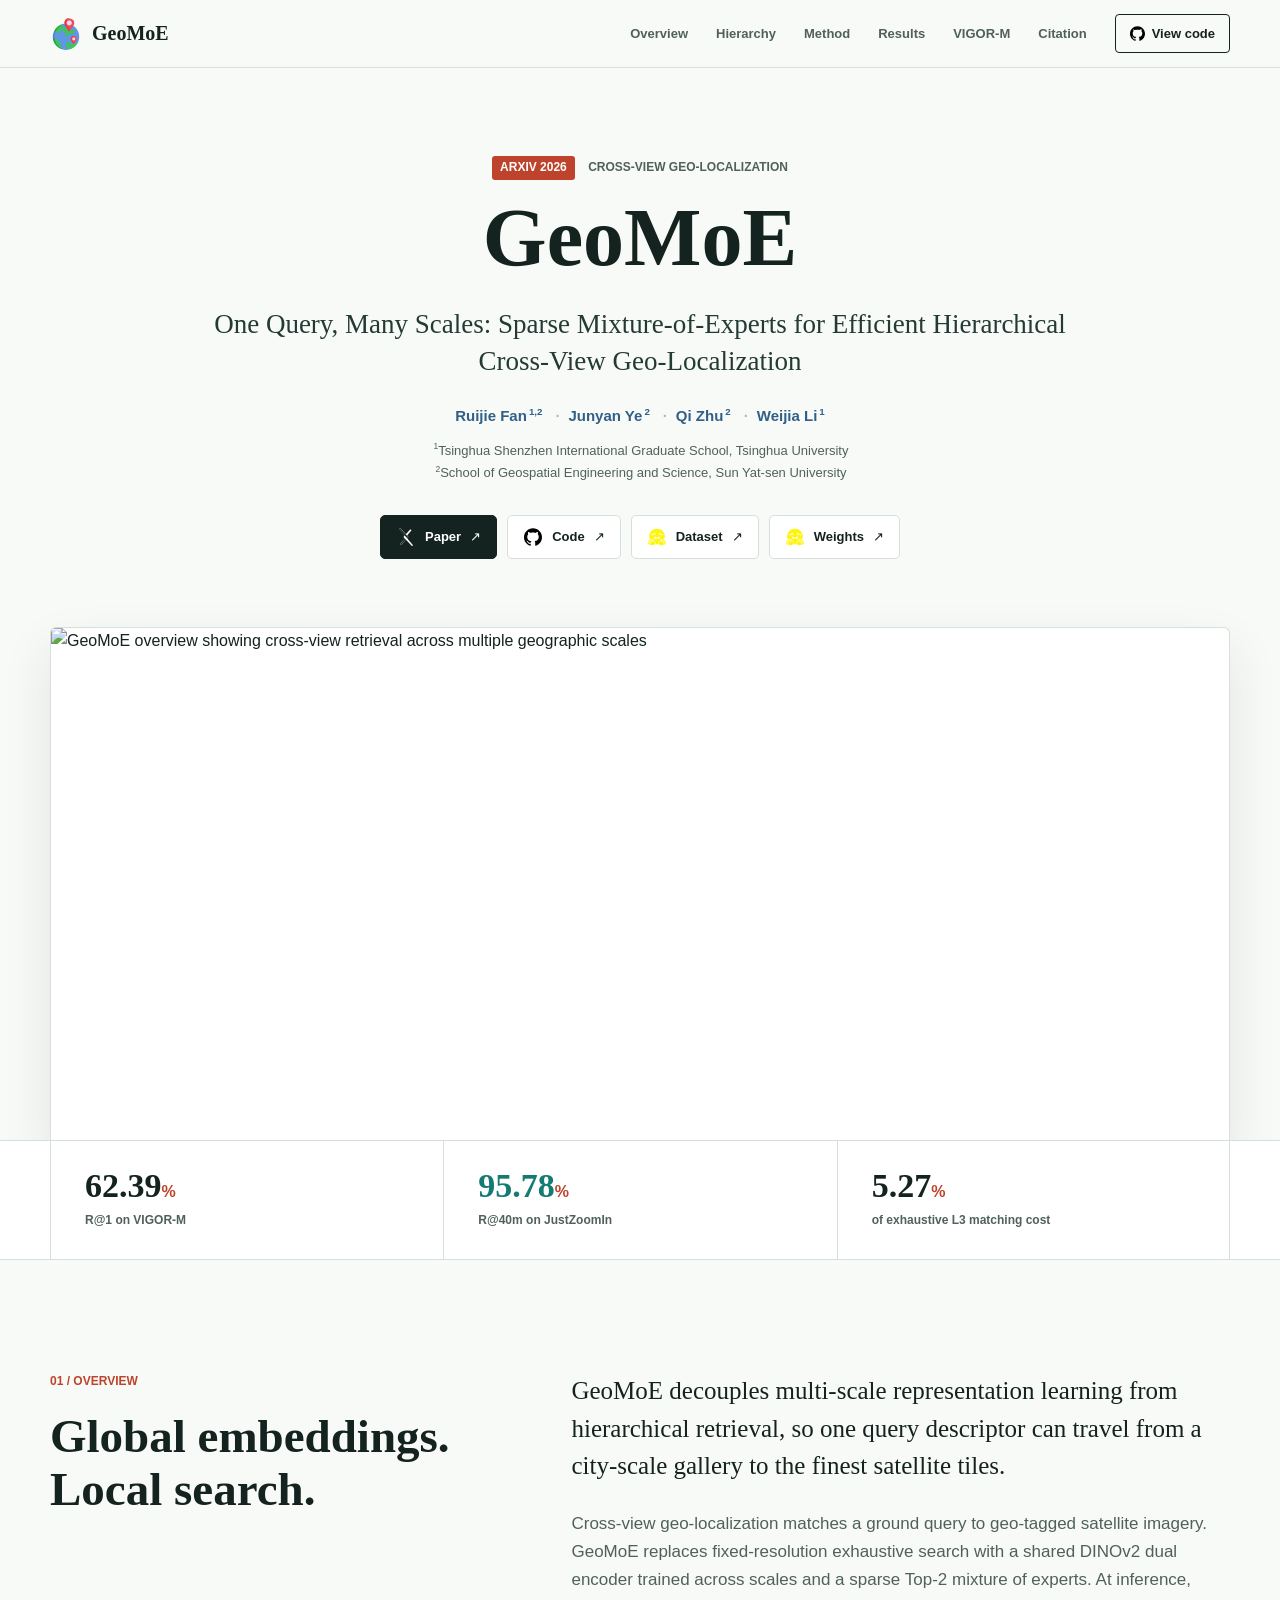
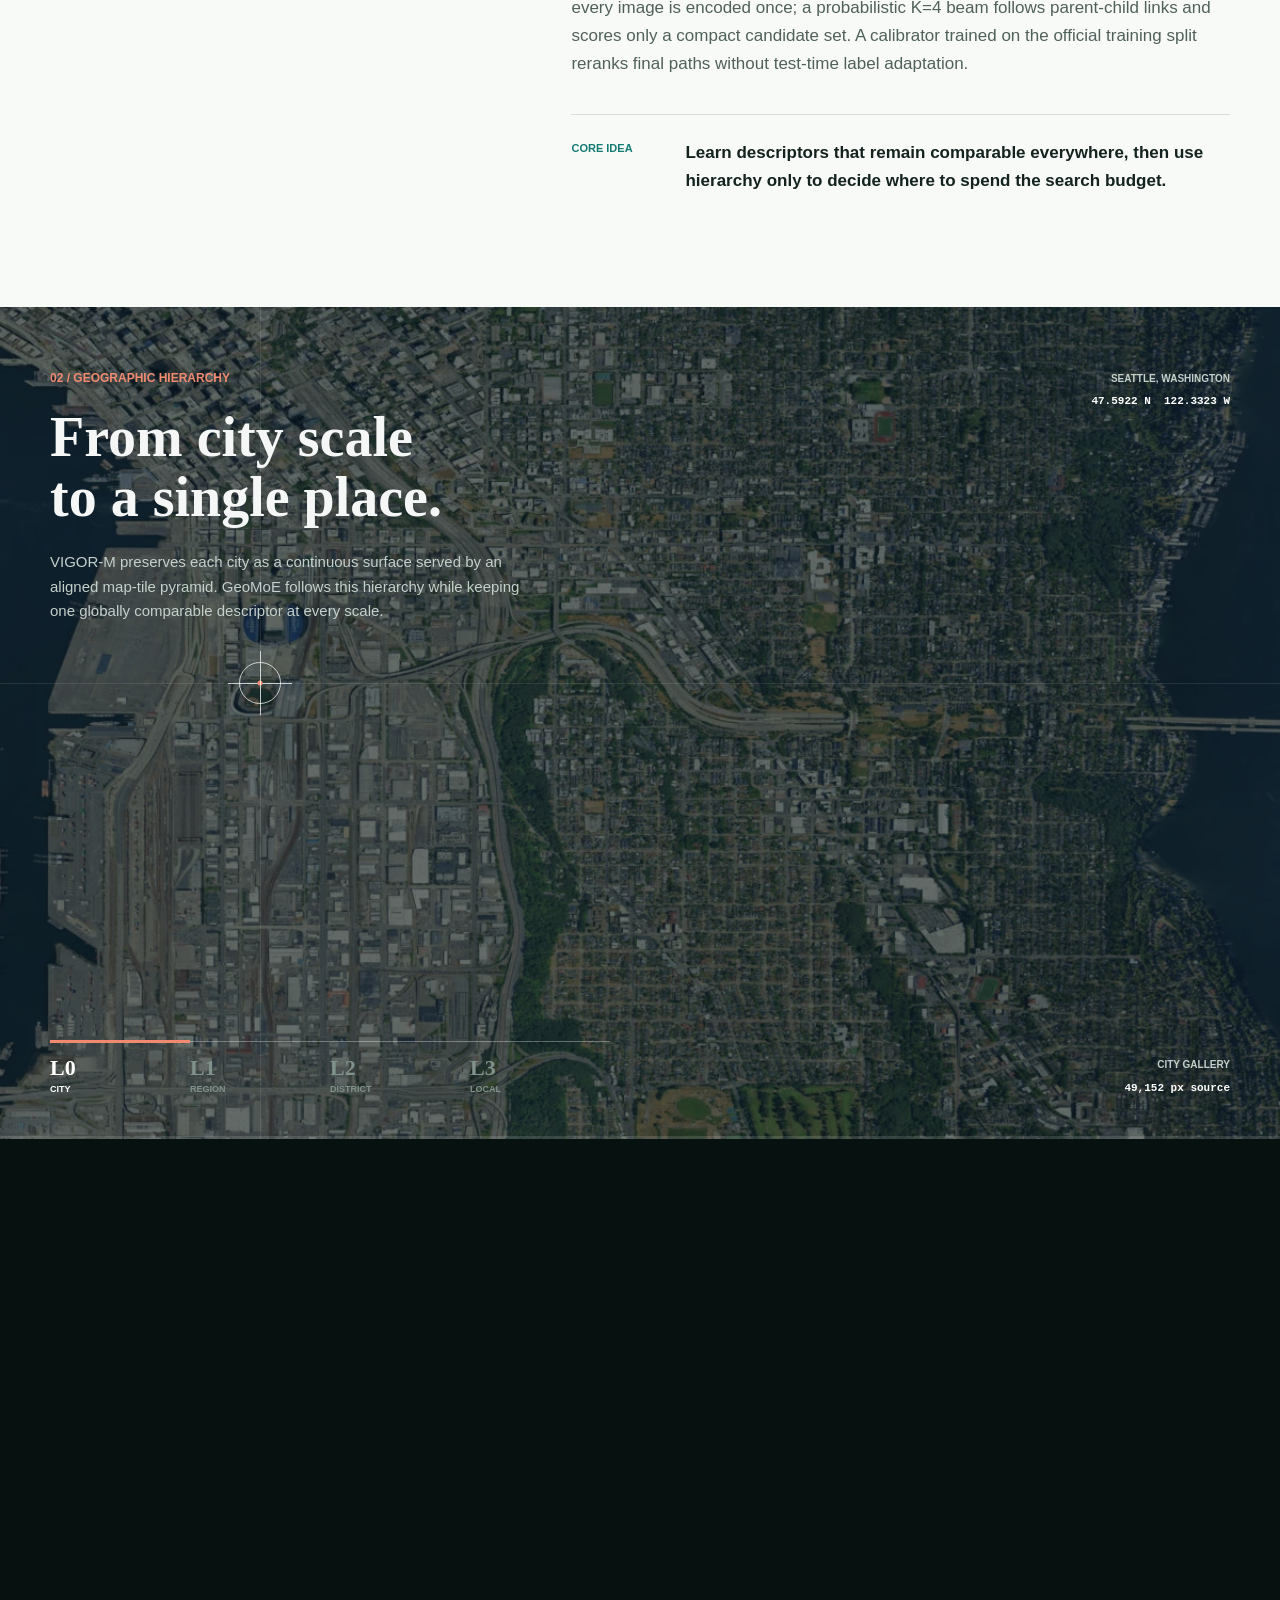
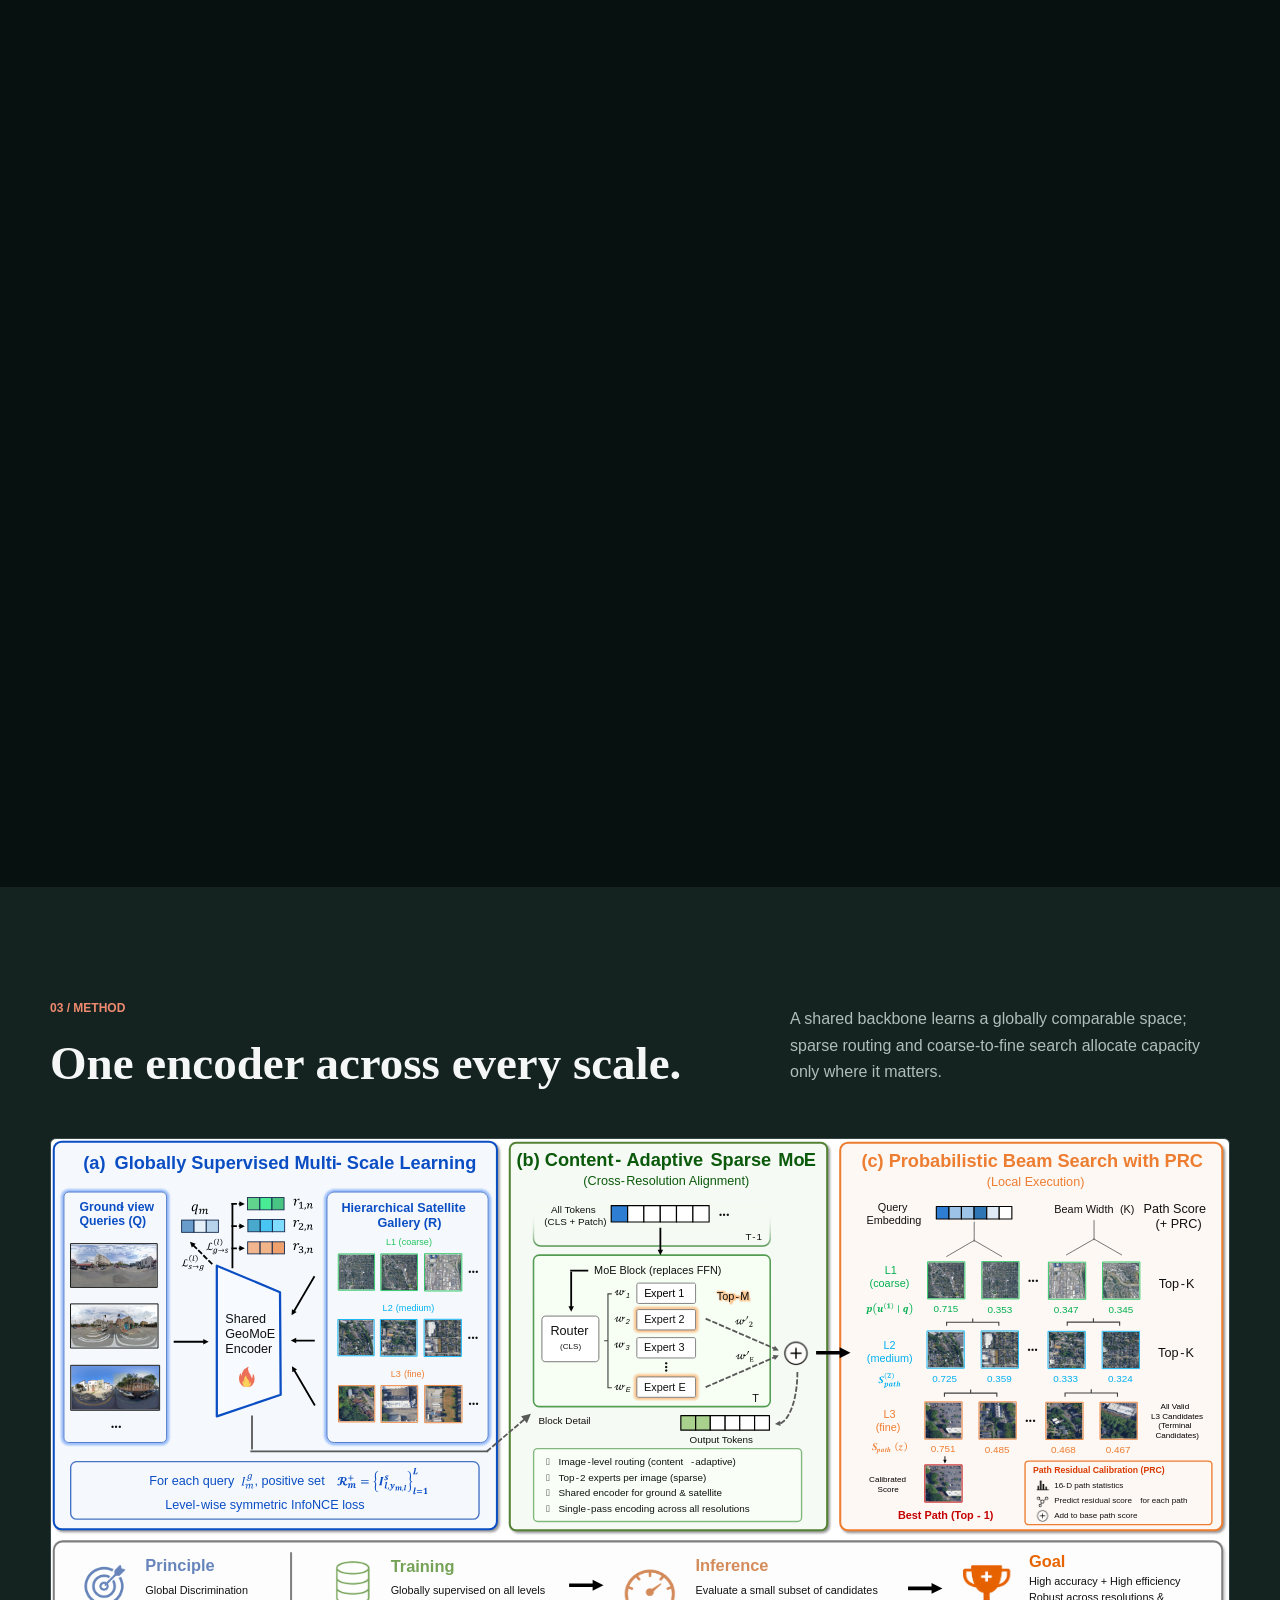
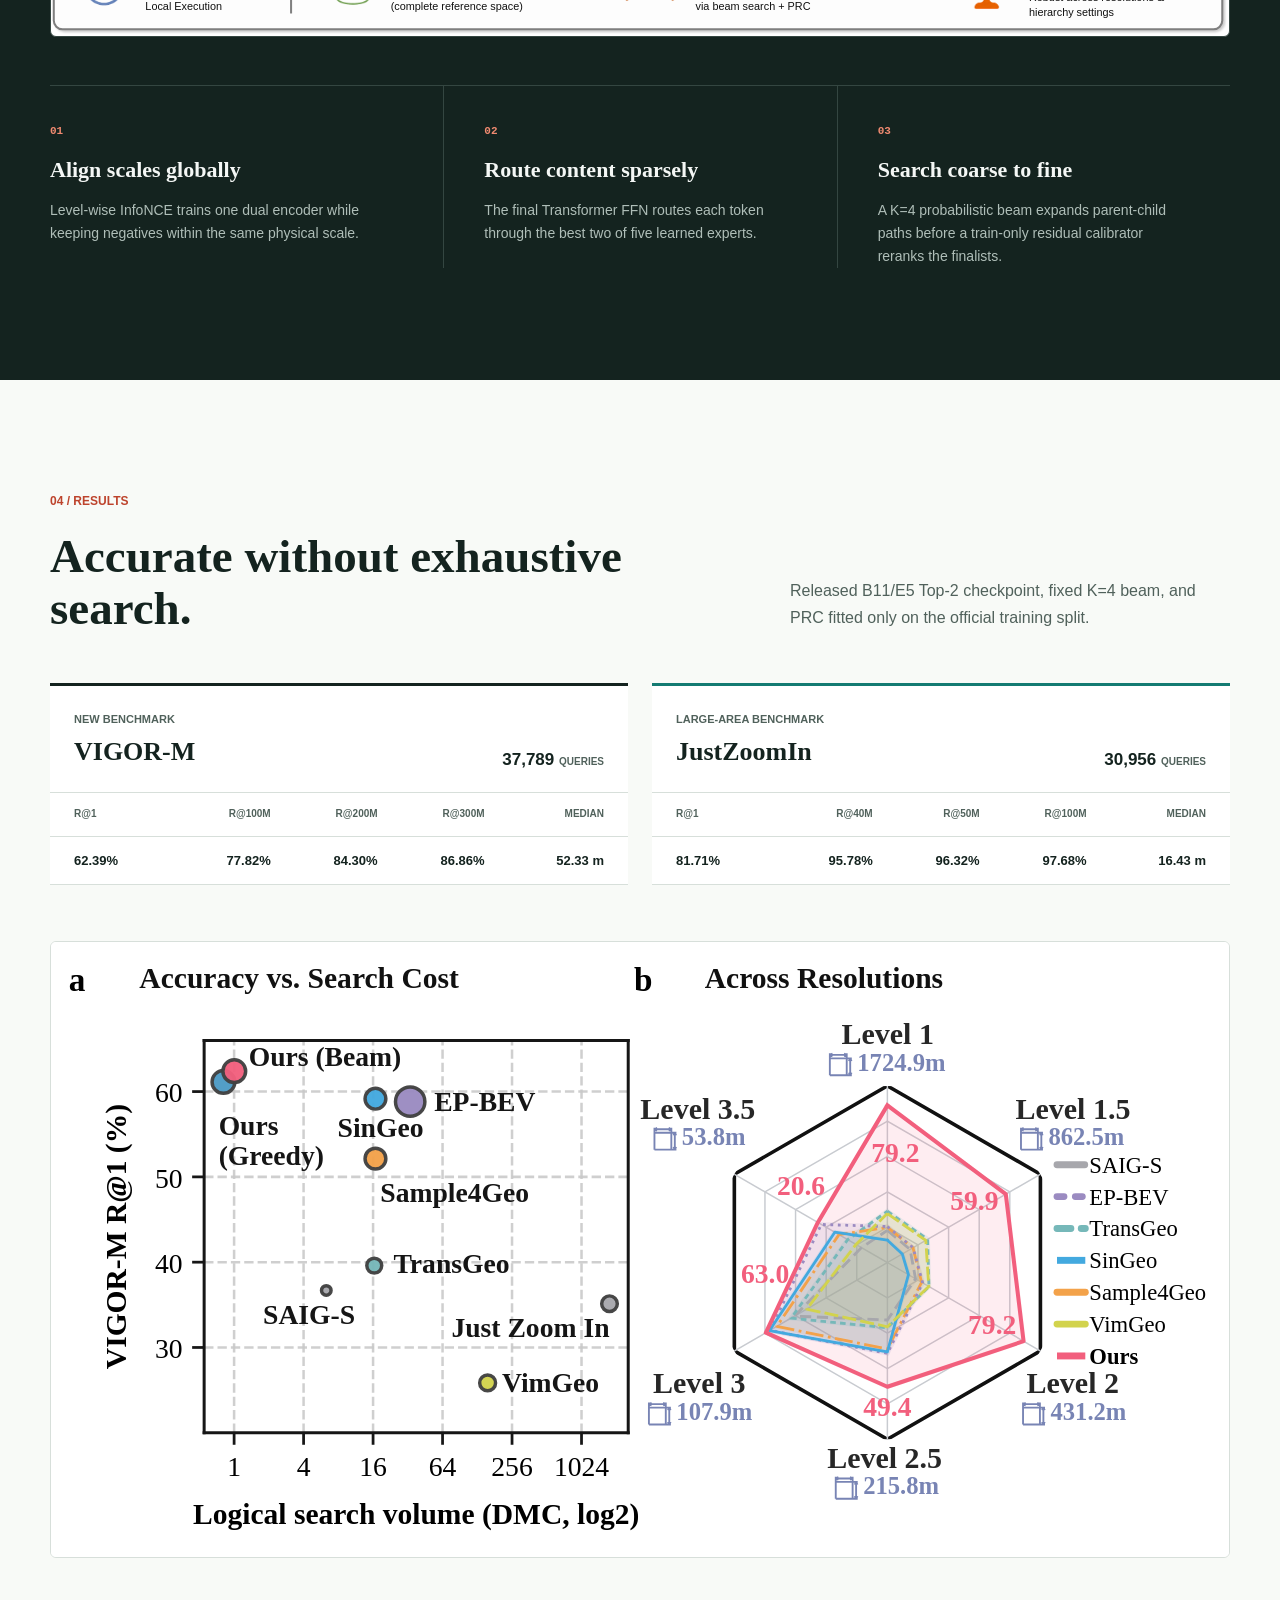
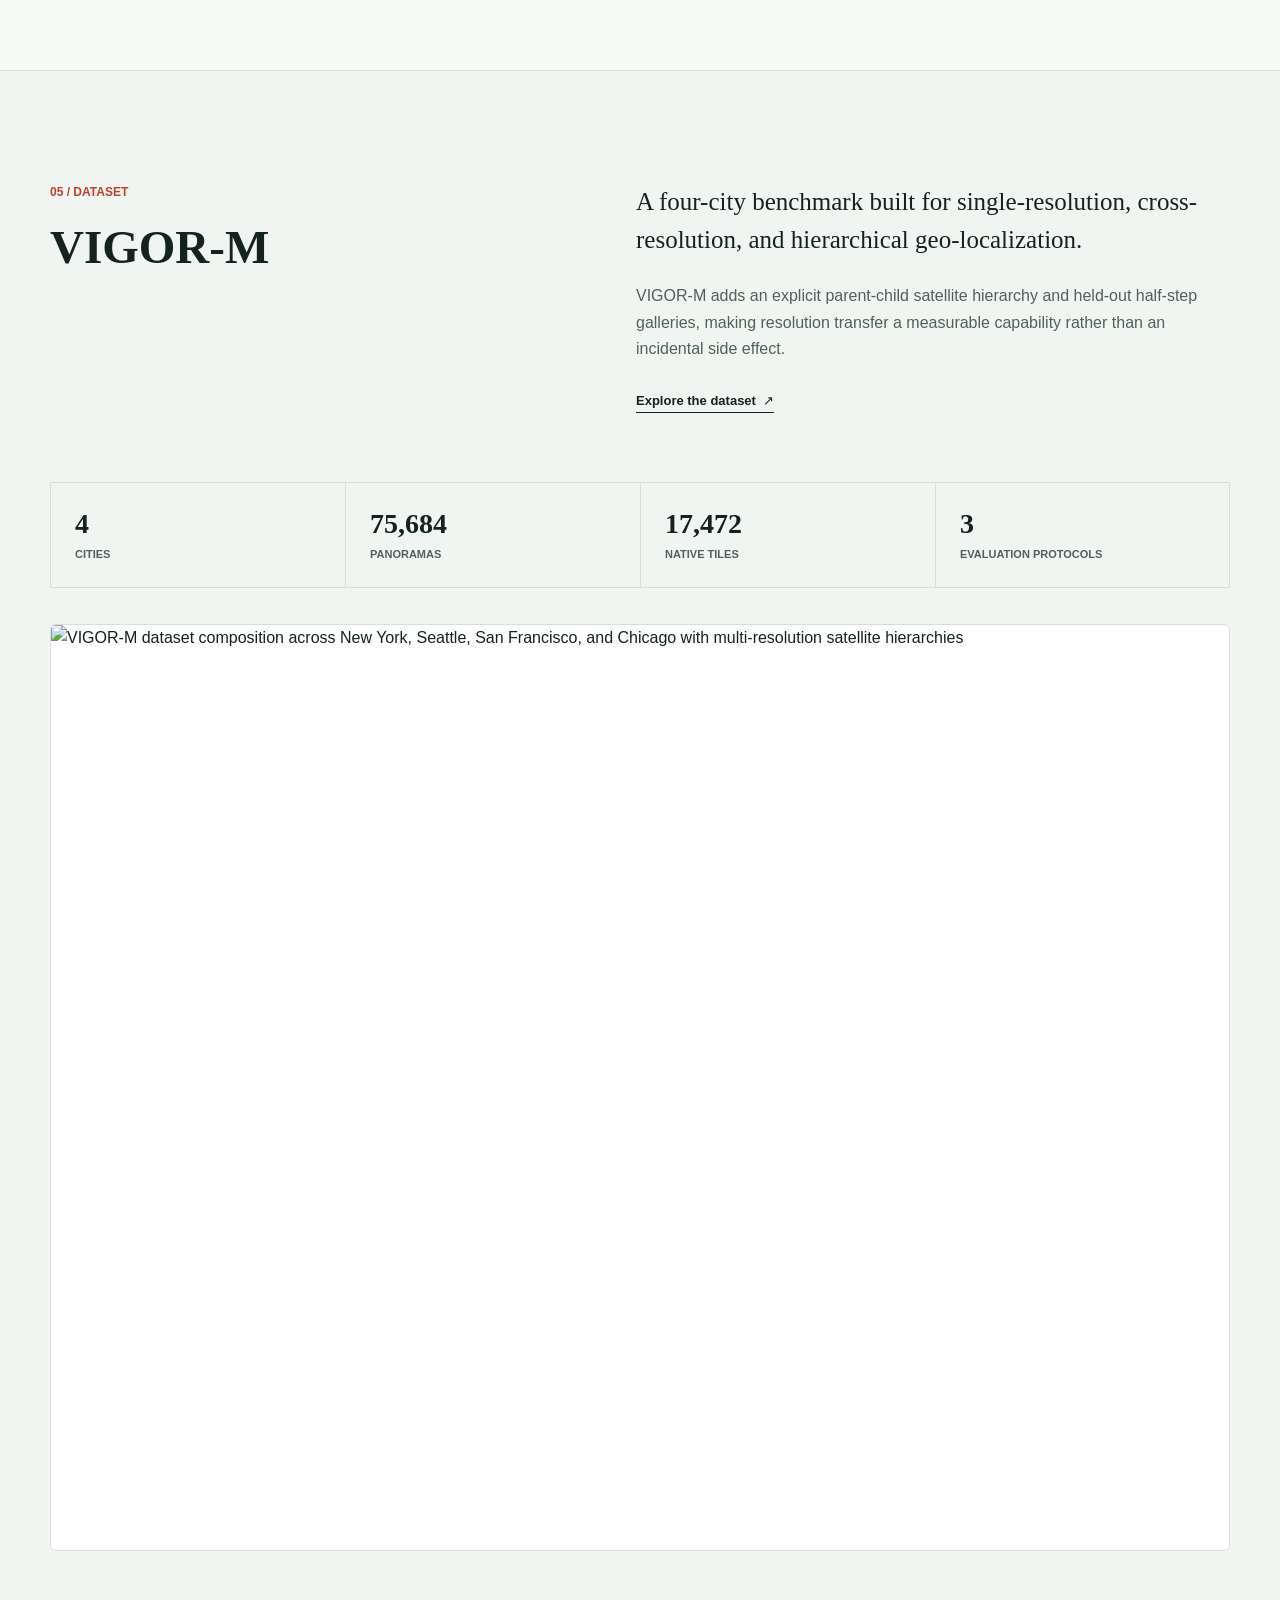
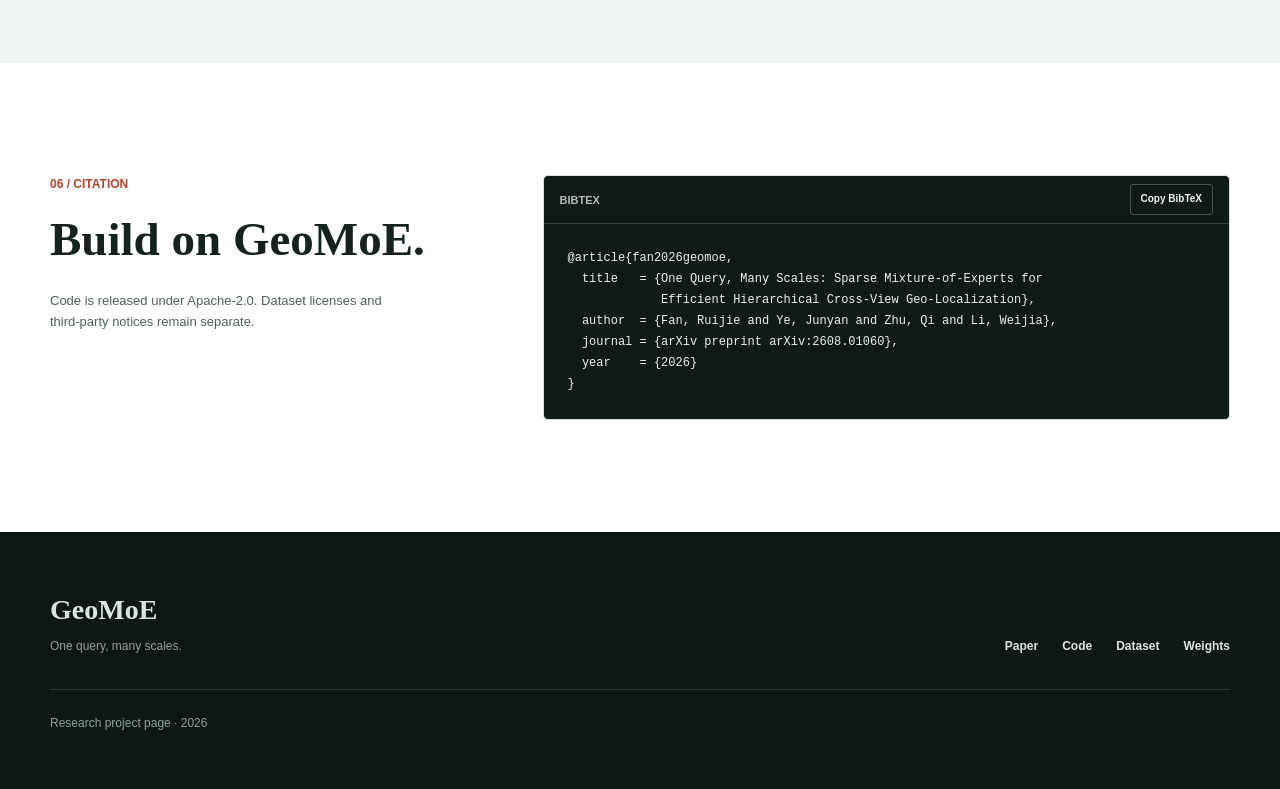
==== commit 6017325a: "Deploy stable map renderer" ====
--- a/index.html
+++ b/index.html
@@ -20,6 +20,10 @@
     <title>GeoMoE | One Query, Many Scales</title>
     <link rel="icon" type="image/png" sizes="512x512" href="assets/geographical.png">
     <link rel="apple-touch-icon" href="assets/geographical.png">
+    <link rel="preload" as="image" type="image/webp" href="assets/map-zoom/seattle-l0.webp">
+    <link rel="preload" as="image" type="image/webp" href="assets/map-zoom/seattle-l1.webp">
+    <link rel="preload" as="image" type="image/webp" href="assets/map-zoom/seattle-l2.webp">
+    <link rel="preload" as="image" type="image/webp" href="assets/map-zoom/seattle-l3.webp">
     <link rel="stylesheet" href="styles.css">
     <script src="script.js" defer></script>
   </head>
@@ -180,6 +184,7 @@
         aria-labelledby="hierarchy-title"
       >
         <div class="geo-sticky">
+          <canvas class="geo-map-canvas" data-map-canvas aria-hidden="true"></canvas>
           <div class="geo-map-layers" aria-hidden="true">
             <img
               class="geo-map-layer is-active"
@@ -191,8 +196,9 @@
               alt=""
               width="1200"
               height="1200"
-              loading="lazy"
+              loading="eager"
               decoding="async"
+              fetchpriority="high"
             >
             <img
               class="geo-map-layer"
@@ -204,7 +210,7 @@
               alt=""
               width="1600"
               height="1600"
-              loading="lazy"
+              loading="eager"
               decoding="async"
             >
             <img
@@ -217,7 +223,7 @@
               alt=""
               width="1600"
               height="1600"
-              loading="lazy"
+              loading="eager"
               decoding="async"
             >
             <img
@@ -230,7 +236,7 @@
               alt=""
               width="1536"
               height="1536"
-              loading="lazy"
+              loading="eager"
               decoding="async"
             >
           </div>
--- a/styles.css
+++ b/styles.css
@@ -271,14 +271,13 @@
 }
 
 .affiliations {
-  display: flex;
-  flex-wrap: wrap;
-  justify-content: center;
-  gap: 4px 22px;
+  display: grid;
+  justify-items: center;
+  gap: 3px;
   max-width: 980px;
   margin: 12px auto 0;
   color: var(--ink-soft);
-  font-size: 12px;
+  font-size: 13px;
   line-height: 1.5;
 }
 
@@ -488,16 +487,16 @@
 
 .geo-sticky {
   position: sticky;
+  isolation: isolate;
   top: var(--header-height);
   height: calc(100vh - var(--header-height));
   min-height: 620px;
   overflow: hidden;
-  background: #07110f;
+  background: #07110f url("assets/map-zoom/seattle-l0.webp") center / cover no-repeat;
   color: #f4f7f5;
 }
 
-.geo-map-layers,
-.geo-map-layer,
+.geo-map-canvas,
 .geo-map-wash {
   position: absolute;
   inset: 0;
@@ -505,22 +504,31 @@
   height: 100%;
 }
 
+.geo-map-canvas {
+  z-index: 0;
+  opacity: 0;
+}
+
+.geo-map-canvas.is-ready {
+  opacity: 1;
+}
+
+.geo-map-layers {
+  position: absolute;
+  width: 1px;
+  height: 1px;
+  overflow: hidden;
+  opacity: 0;
+  pointer-events: none;
+}
+
 .geo-map-layer {
-  opacity: 0;
-  object-fit: cover;
-  filter: saturate(0.72) contrast(1.08) brightness(0.72);
-  transform: matrix(1, 0, 0, 1, 0, 0);
-  transform-origin: 0 0;
-  will-change: opacity, transform;
-}
-
-.geo-map-layer.is-active {
-  opacity: 1;
+  display: none;
 }
 
 .geo-map-wash {
   z-index: 1;
-  background: rgba(4, 15, 13, 0.52);
+  background: rgba(4, 15, 13, 0.6);
 }
 
 .geo-axis {
@@ -650,10 +658,14 @@
 }
 
 .geo-bottom {
+  position: relative;
   display: flex;
+  min-height: 54px;
   align-items: end;
   justify-content: space-between;
   gap: 40px;
+  backface-visibility: hidden;
+  transform: translateZ(0);
 }
 
 .geo-levels {
@@ -707,7 +719,8 @@
 
 .geo-stage-readout {
   display: grid;
-  min-width: 170px;
+  width: 190px;
+  min-height: 33px;
   gap: 5px;
   text-align: right;
 }
@@ -1328,8 +1341,9 @@
 
   .affiliations {
     justify-content: flex-start;
+    justify-items: start;
     margin-top: 13px;
-    font-size: 11px;
+    font-size: 12px;
   }
 
   .authors {
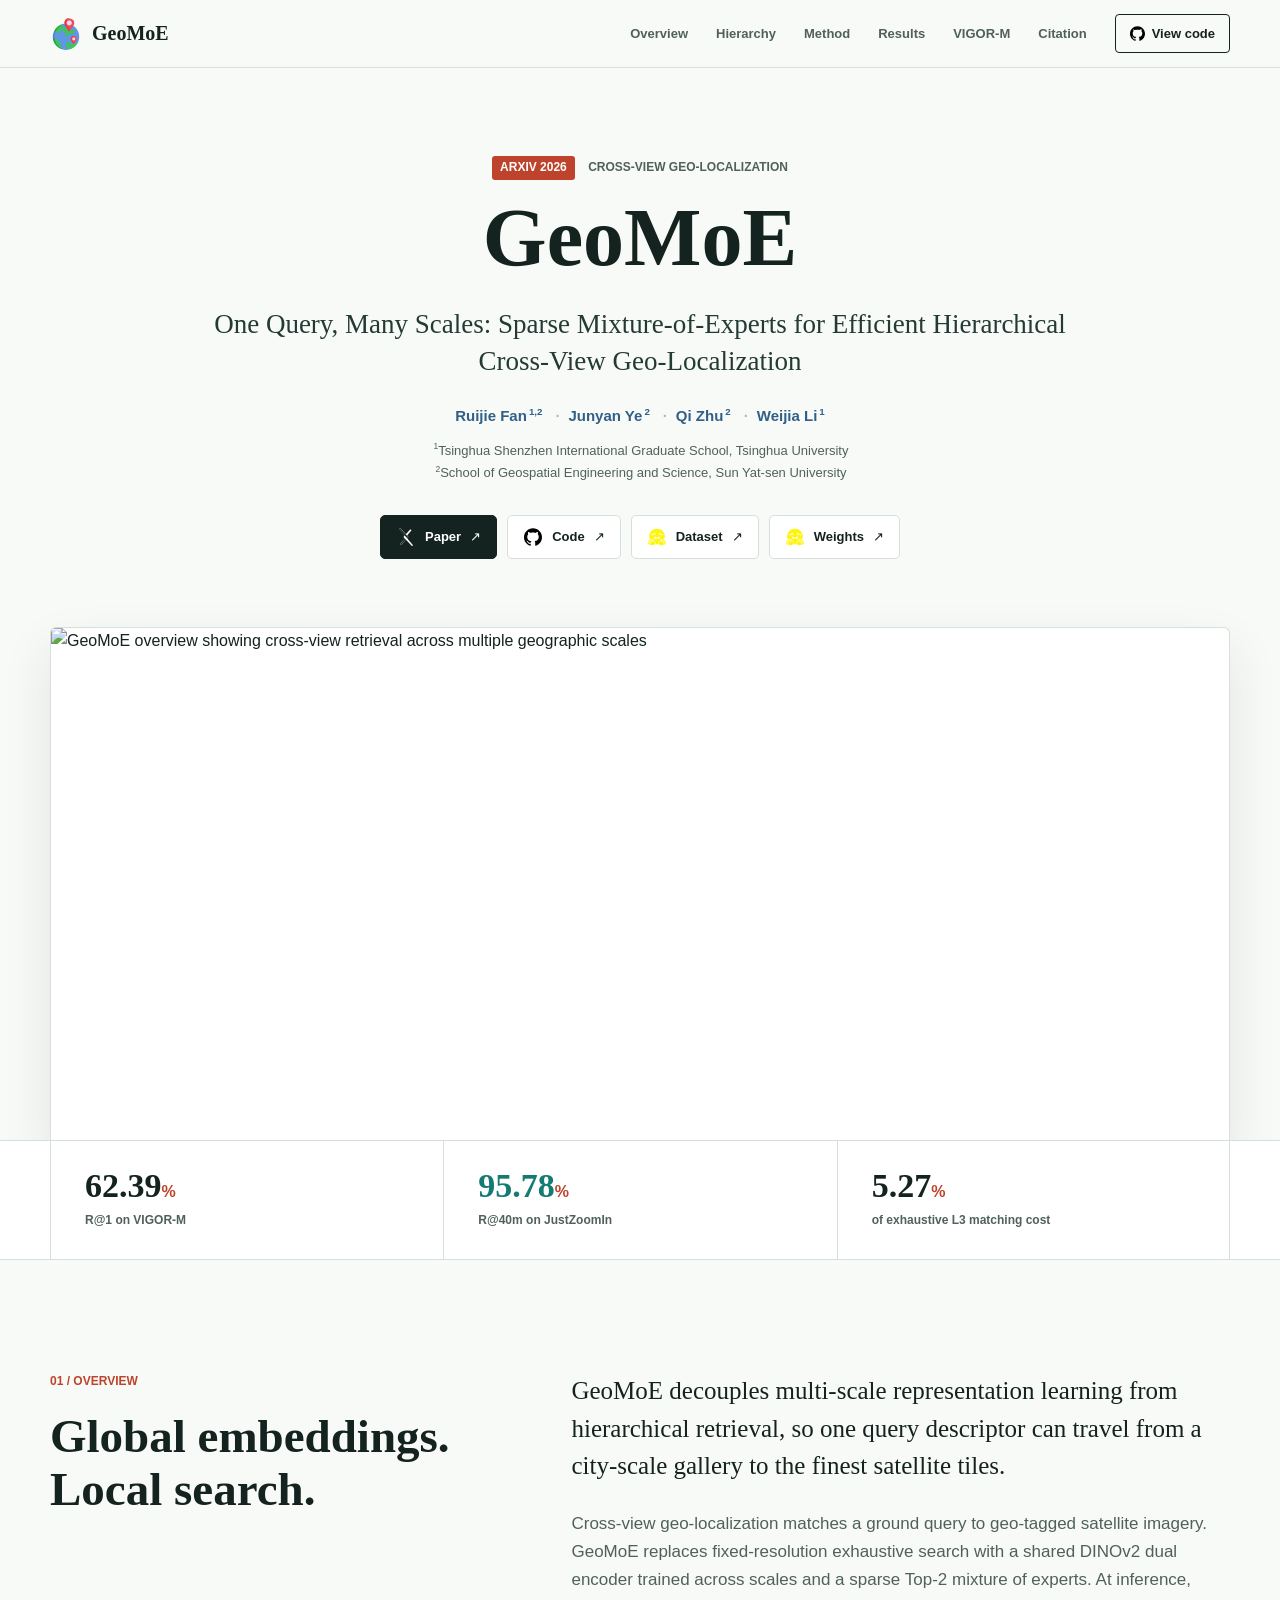
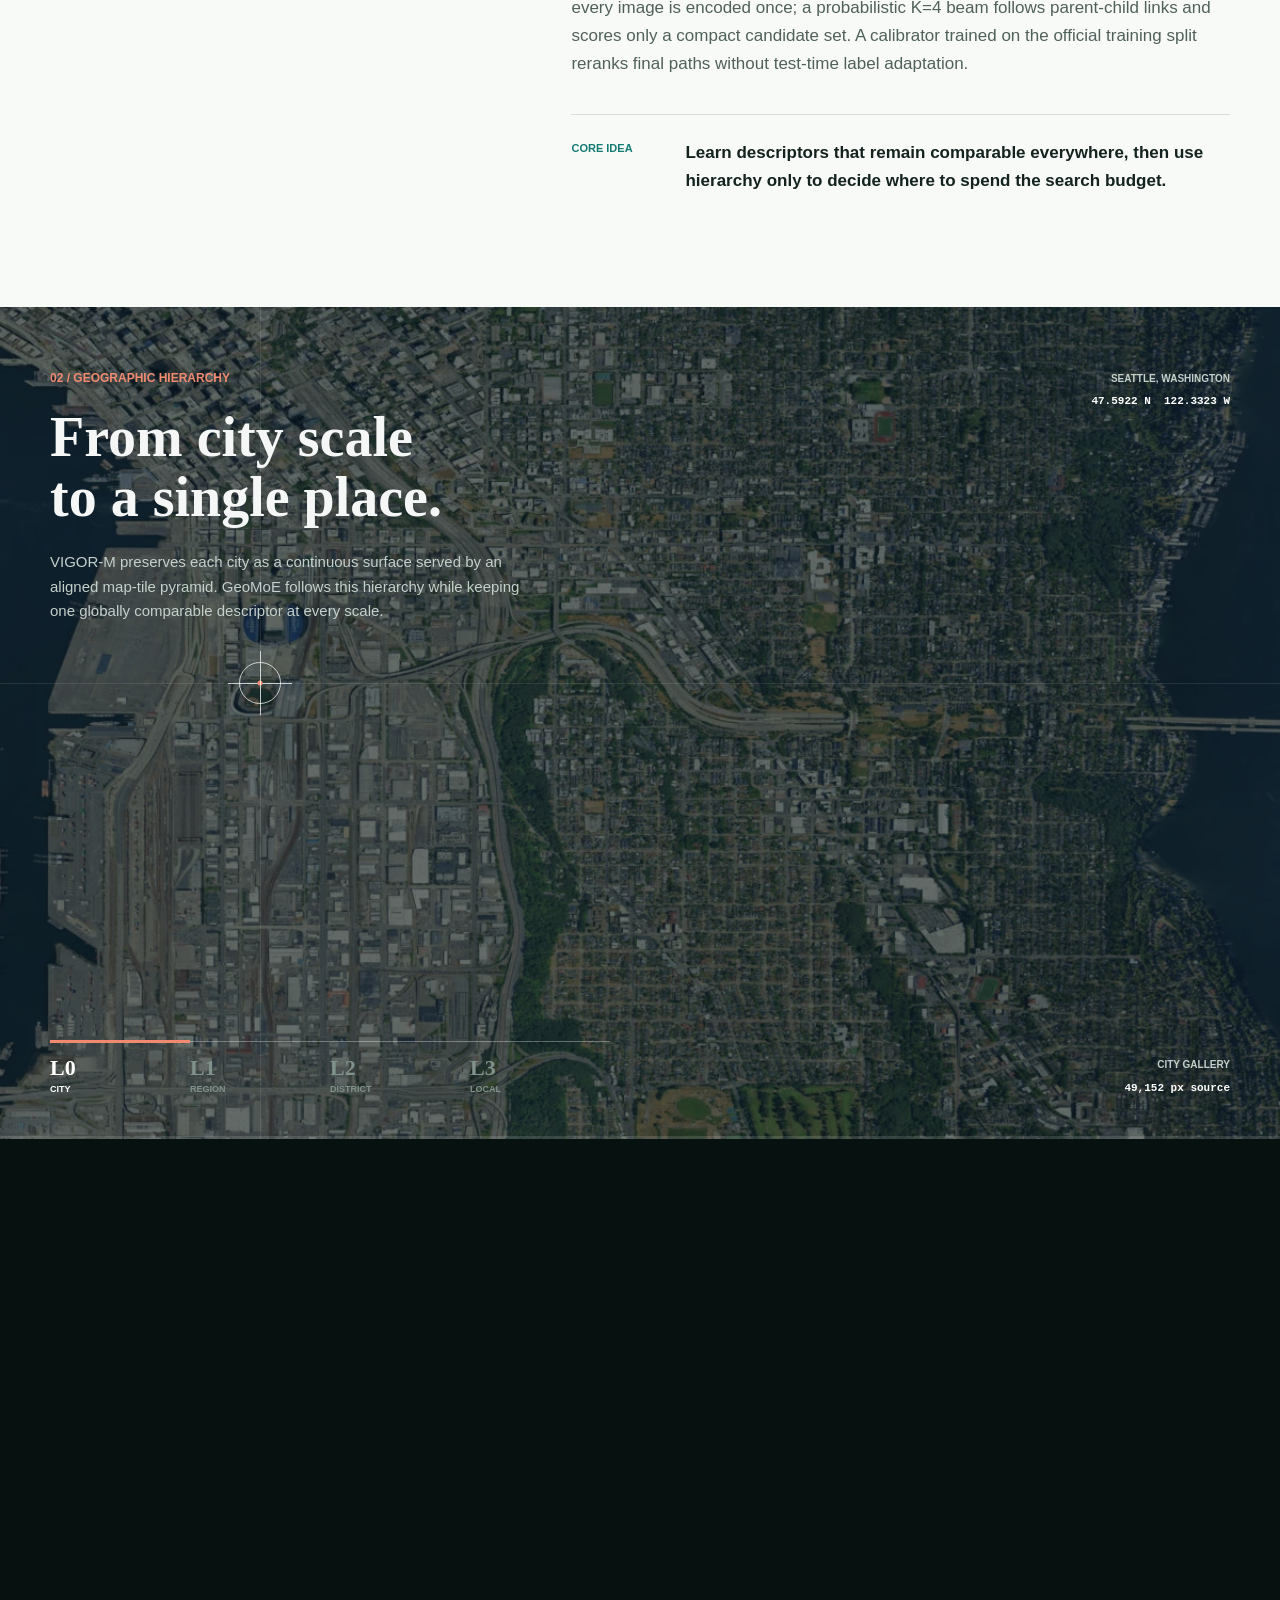
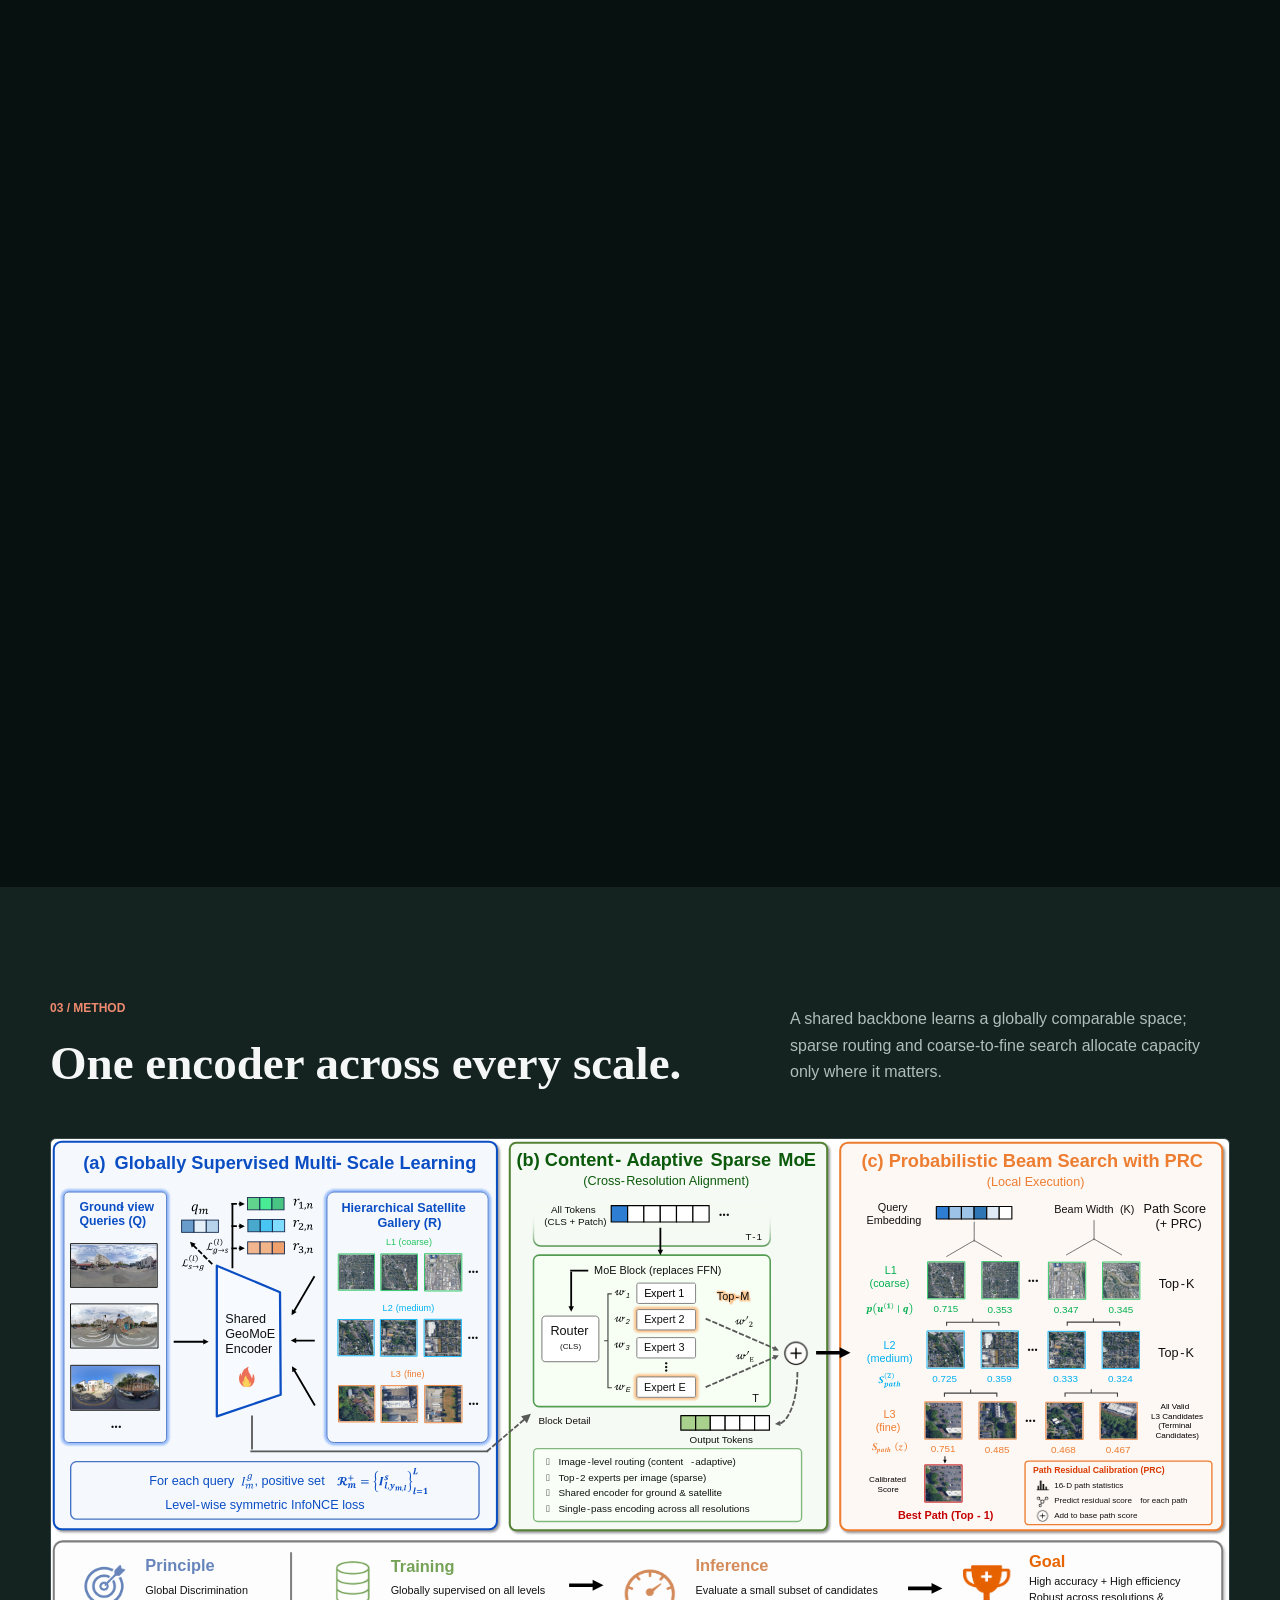
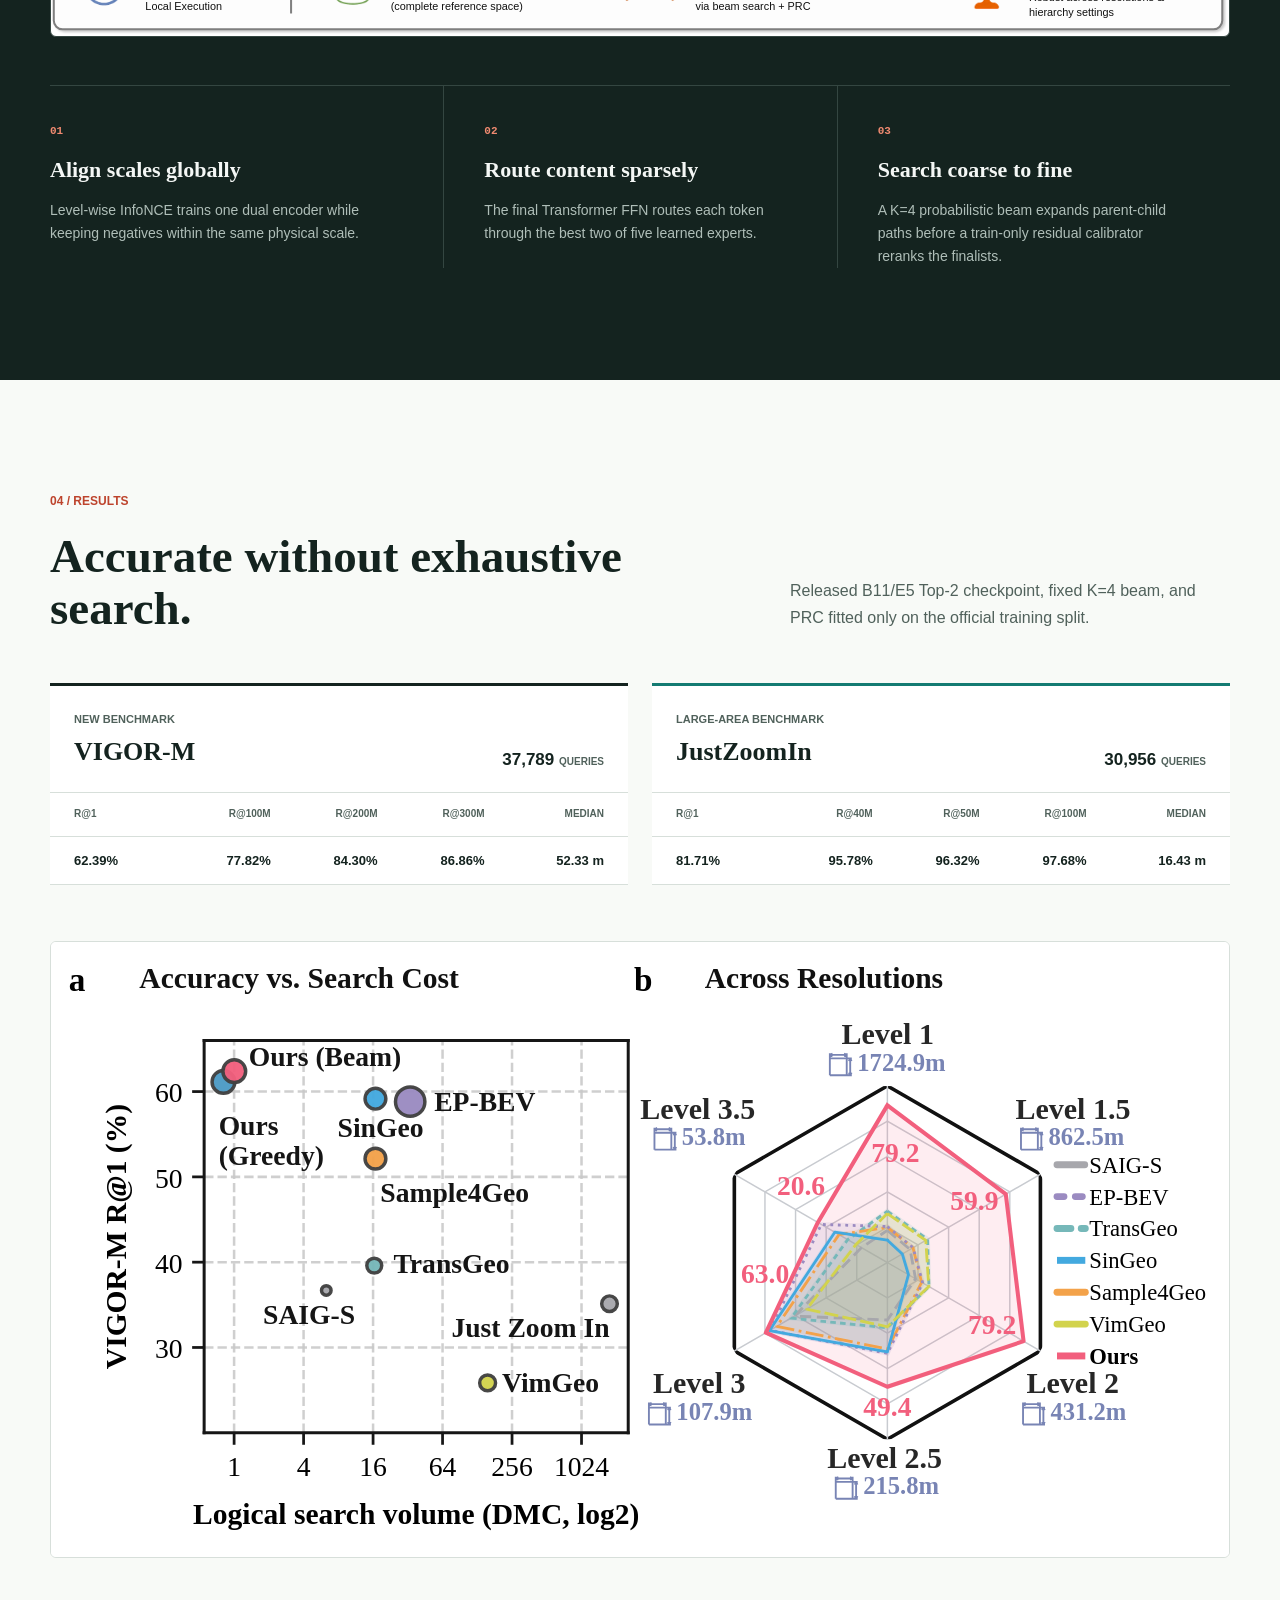
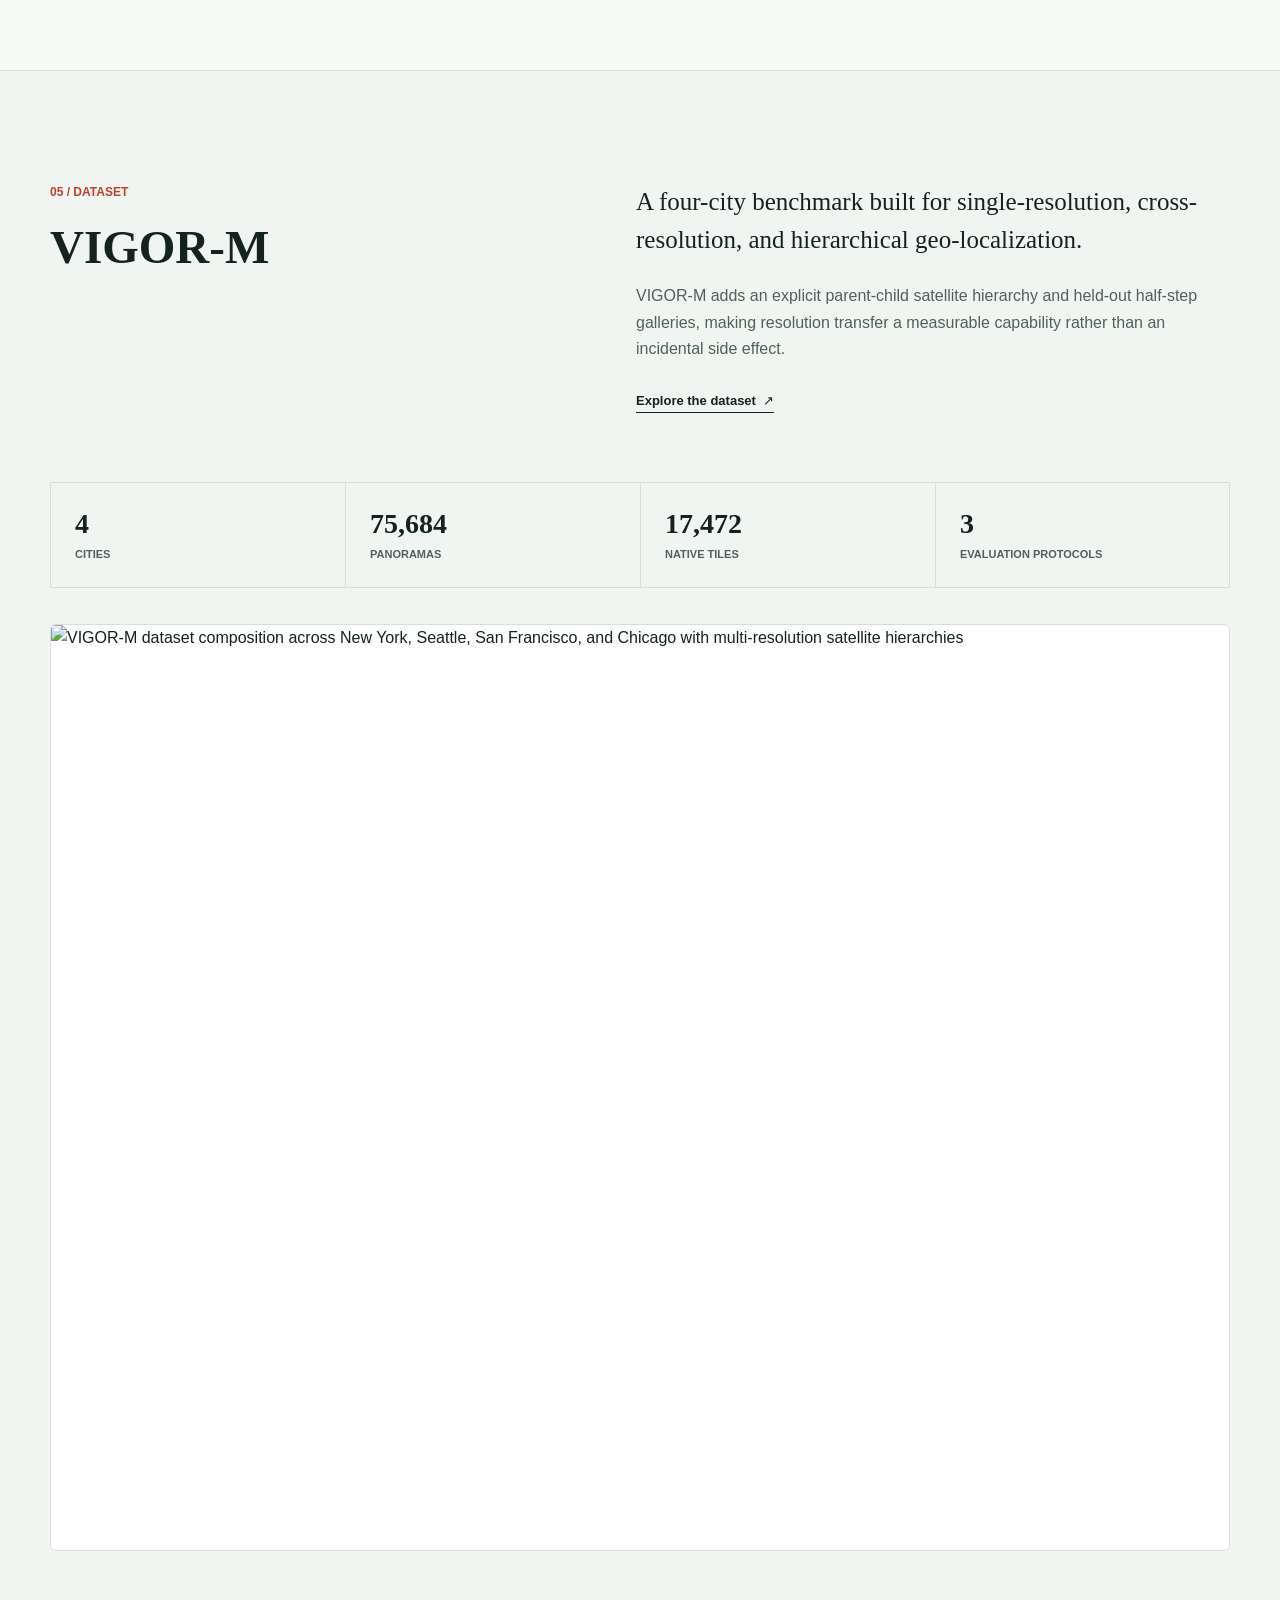
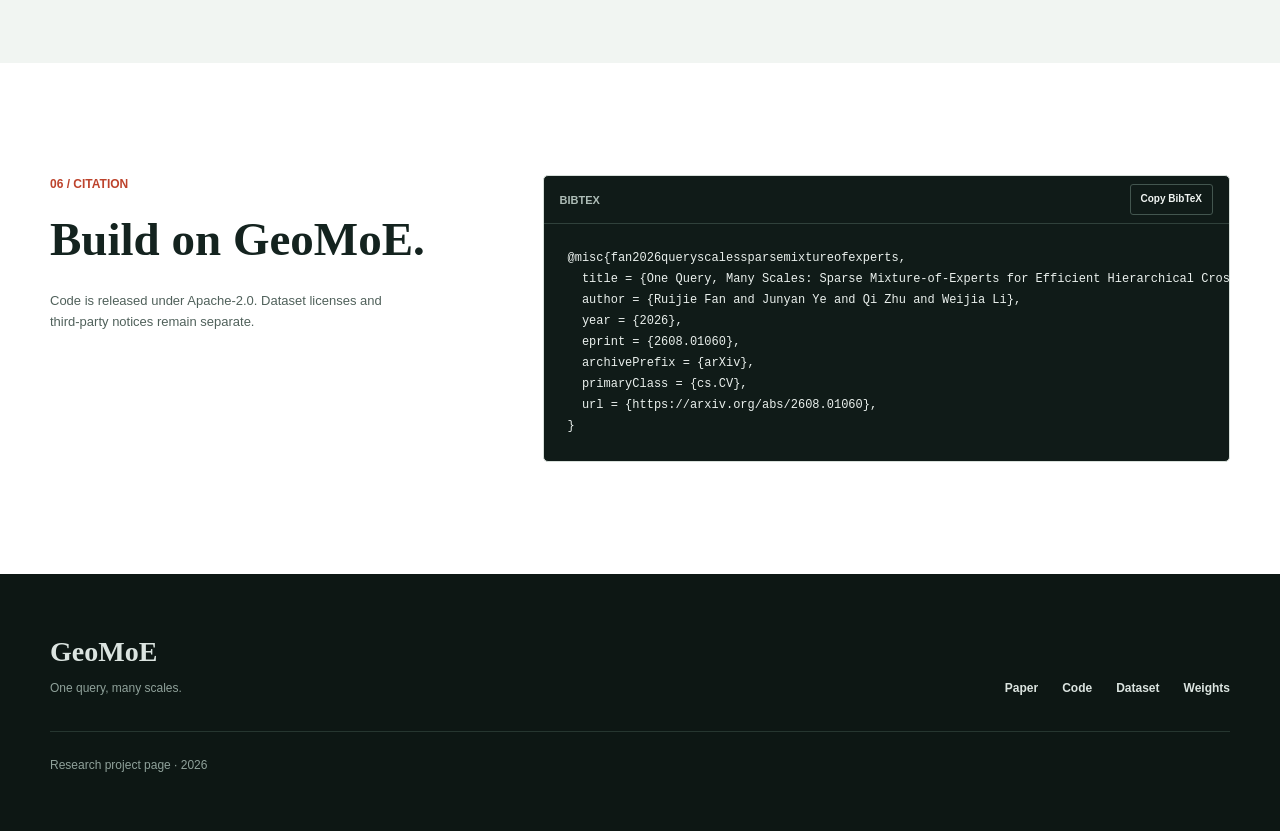
==== commit 8bde8142: "Deploy official GeoMoE arXiv citation" ====
--- a/index.html
+++ b/index.html
@@ -481,12 +481,14 @@
               <span>BibTeX</span>
               <button class="copy-button" type="button" data-copy-bibtex>Copy BibTeX</button>
             </div>
-            <pre id="bibtex"><code>@article{fan2026geomoe,
-  title   = {One Query, Many Scales: Sparse Mixture-of-Experts for
-             Efficient Hierarchical Cross-View Geo-Localization},
-  author  = {Fan, Ruijie and Ye, Junyan and Zhu, Qi and Li, Weijia},
-  journal = {arXiv preprint arXiv:2608.01060},
-  year    = {2026}
+            <pre id="bibtex"><code>@misc{fan2026queryscalessparsemixtureofexperts,
+  title = {One Query, Many Scales: Sparse Mixture-of-Experts for Efficient Hierarchical Cross-View Geo-Localization},
+  author = {Ruijie Fan and Junyan Ye and Qi Zhu and Weijia Li},
+  year = {2026},
+  eprint = {2608.01060},
+  archivePrefix = {arXiv},
+  primaryClass = {cs.CV},
+  url = {https://arxiv.org/abs/2608.01060},
 }</code></pre>
           </div>
         </div>
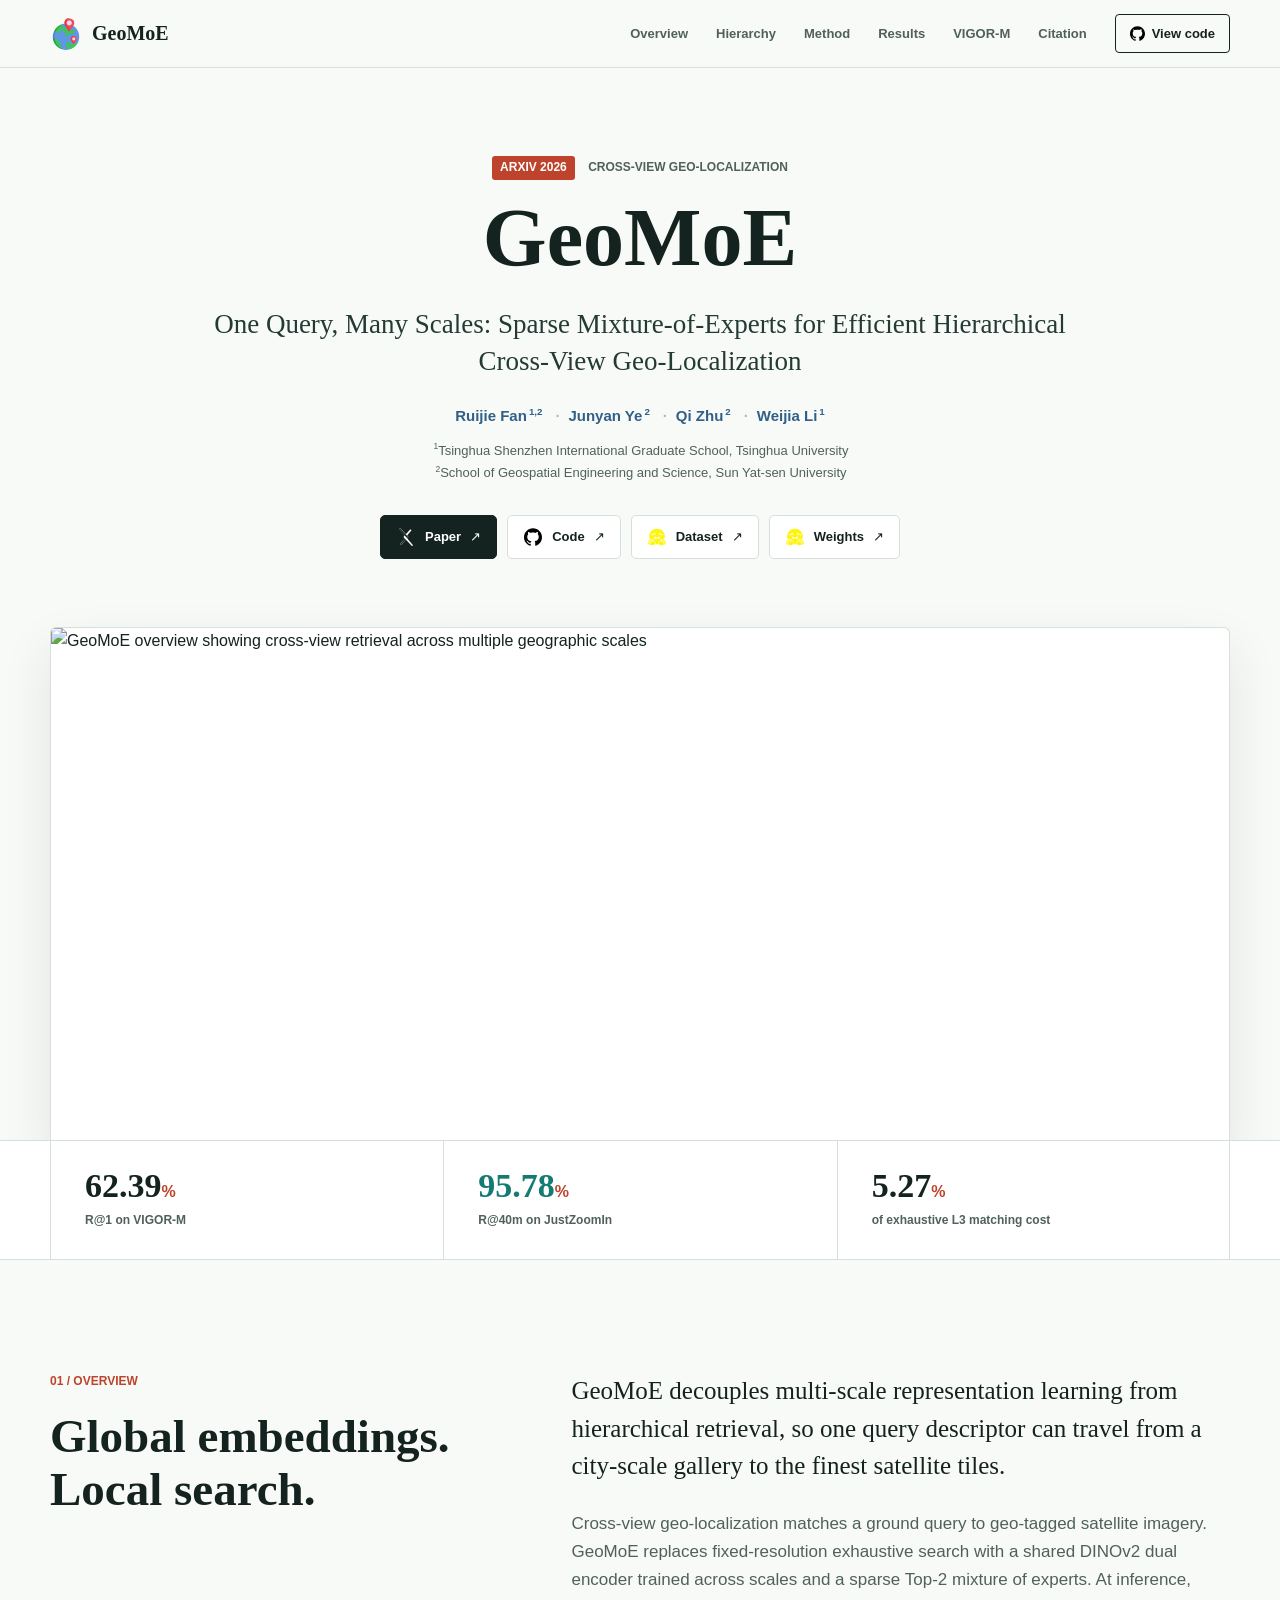
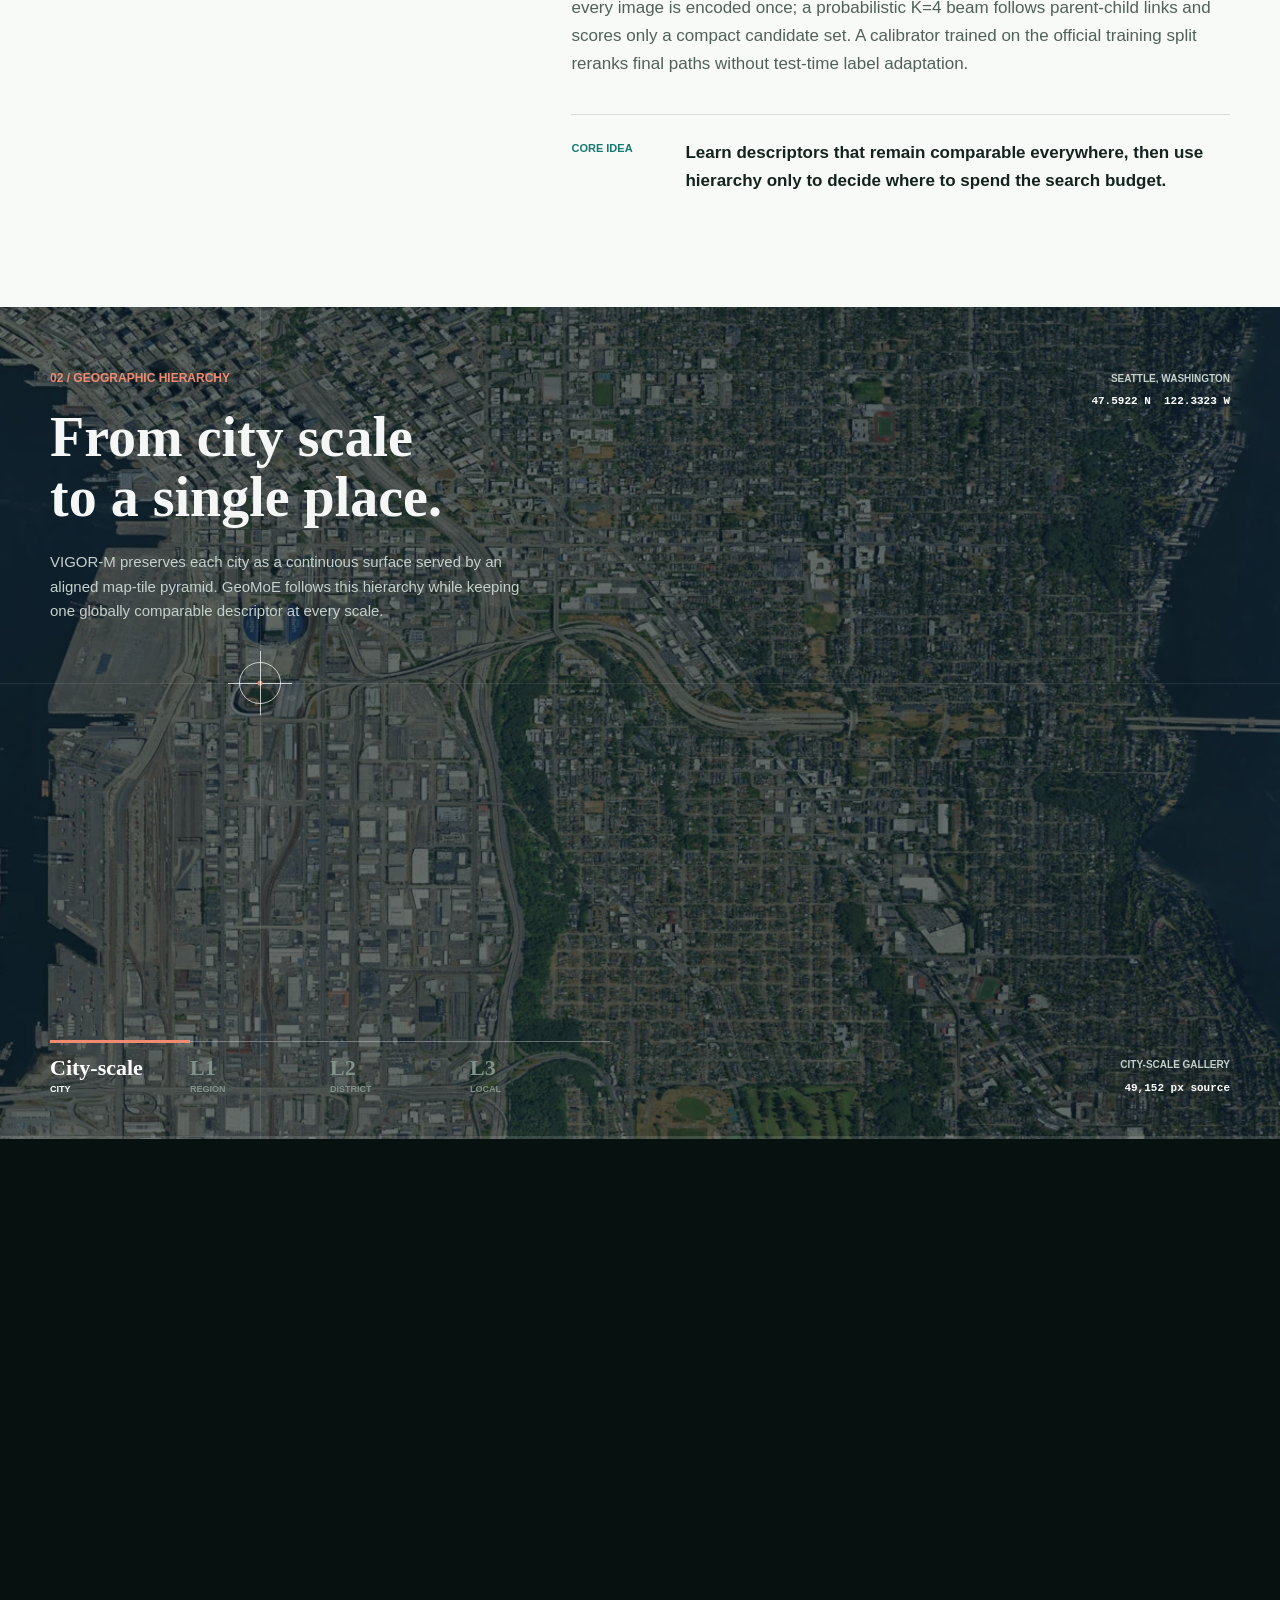
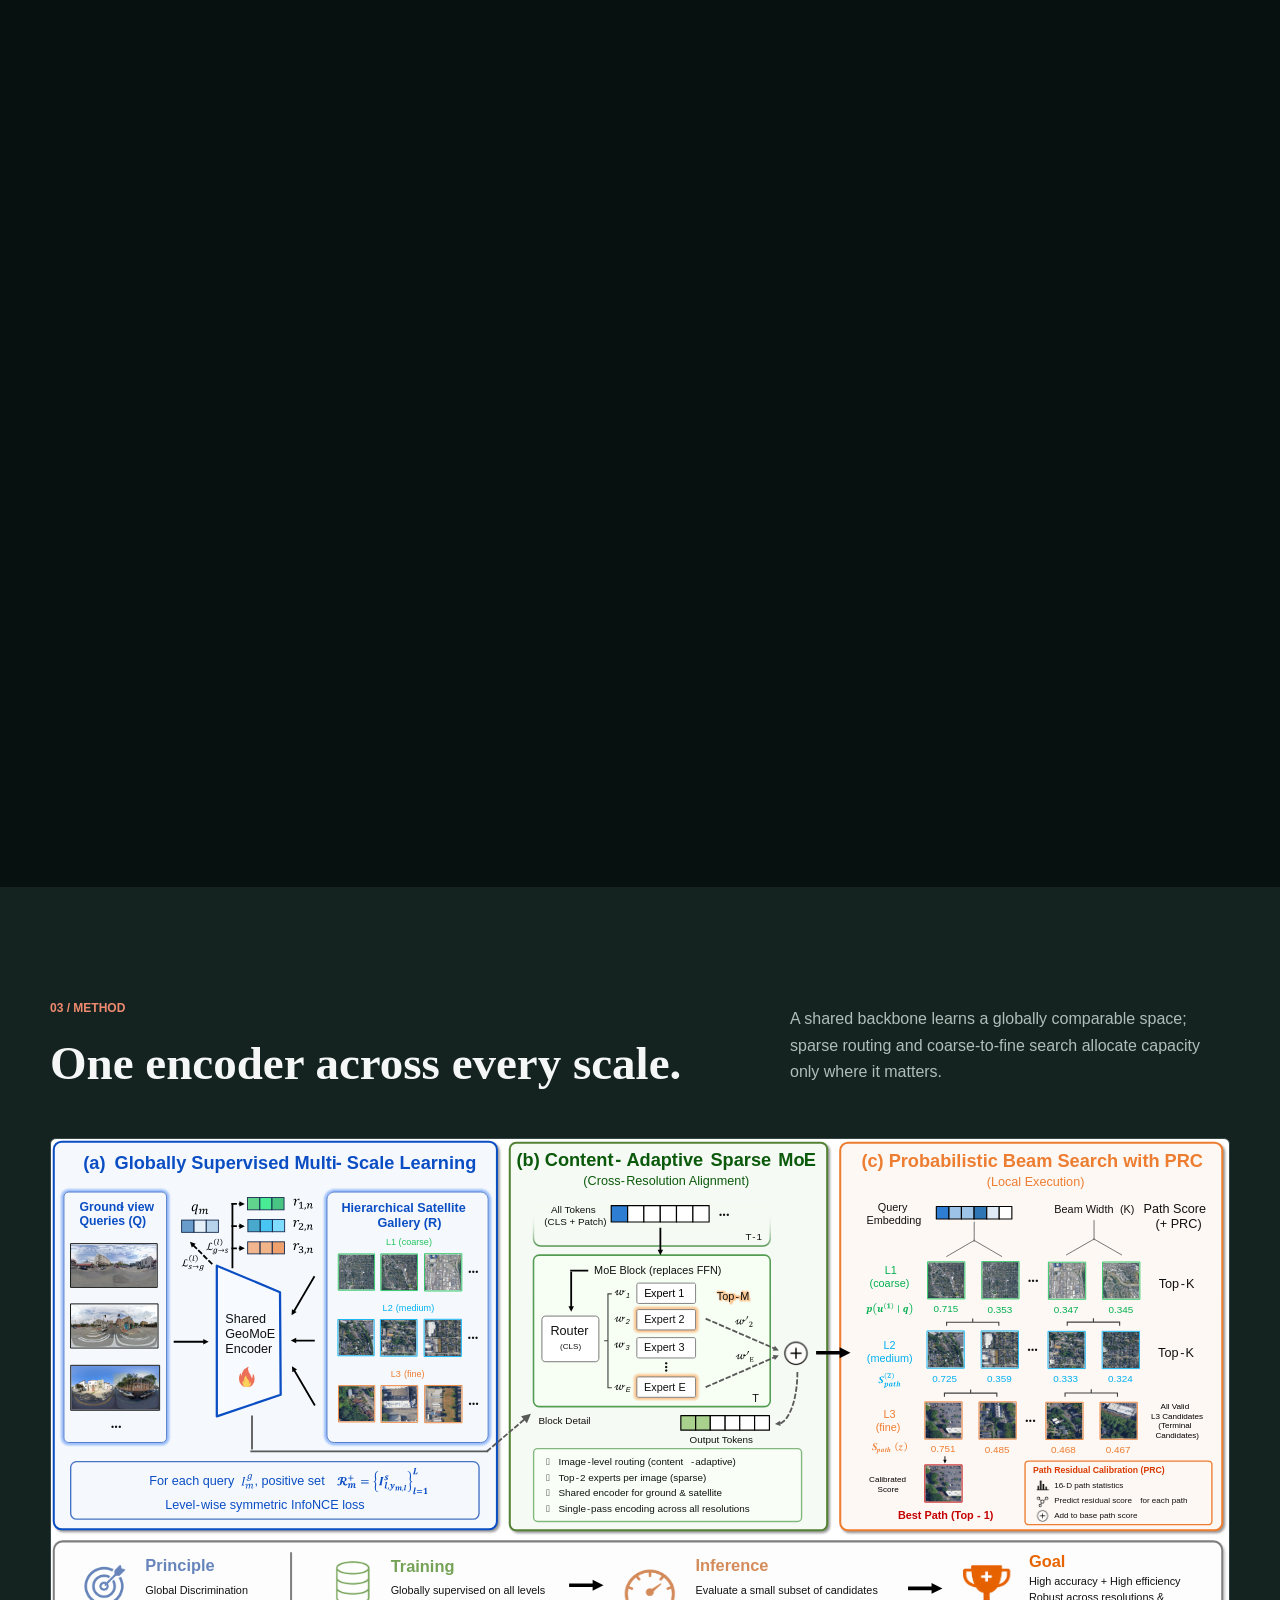
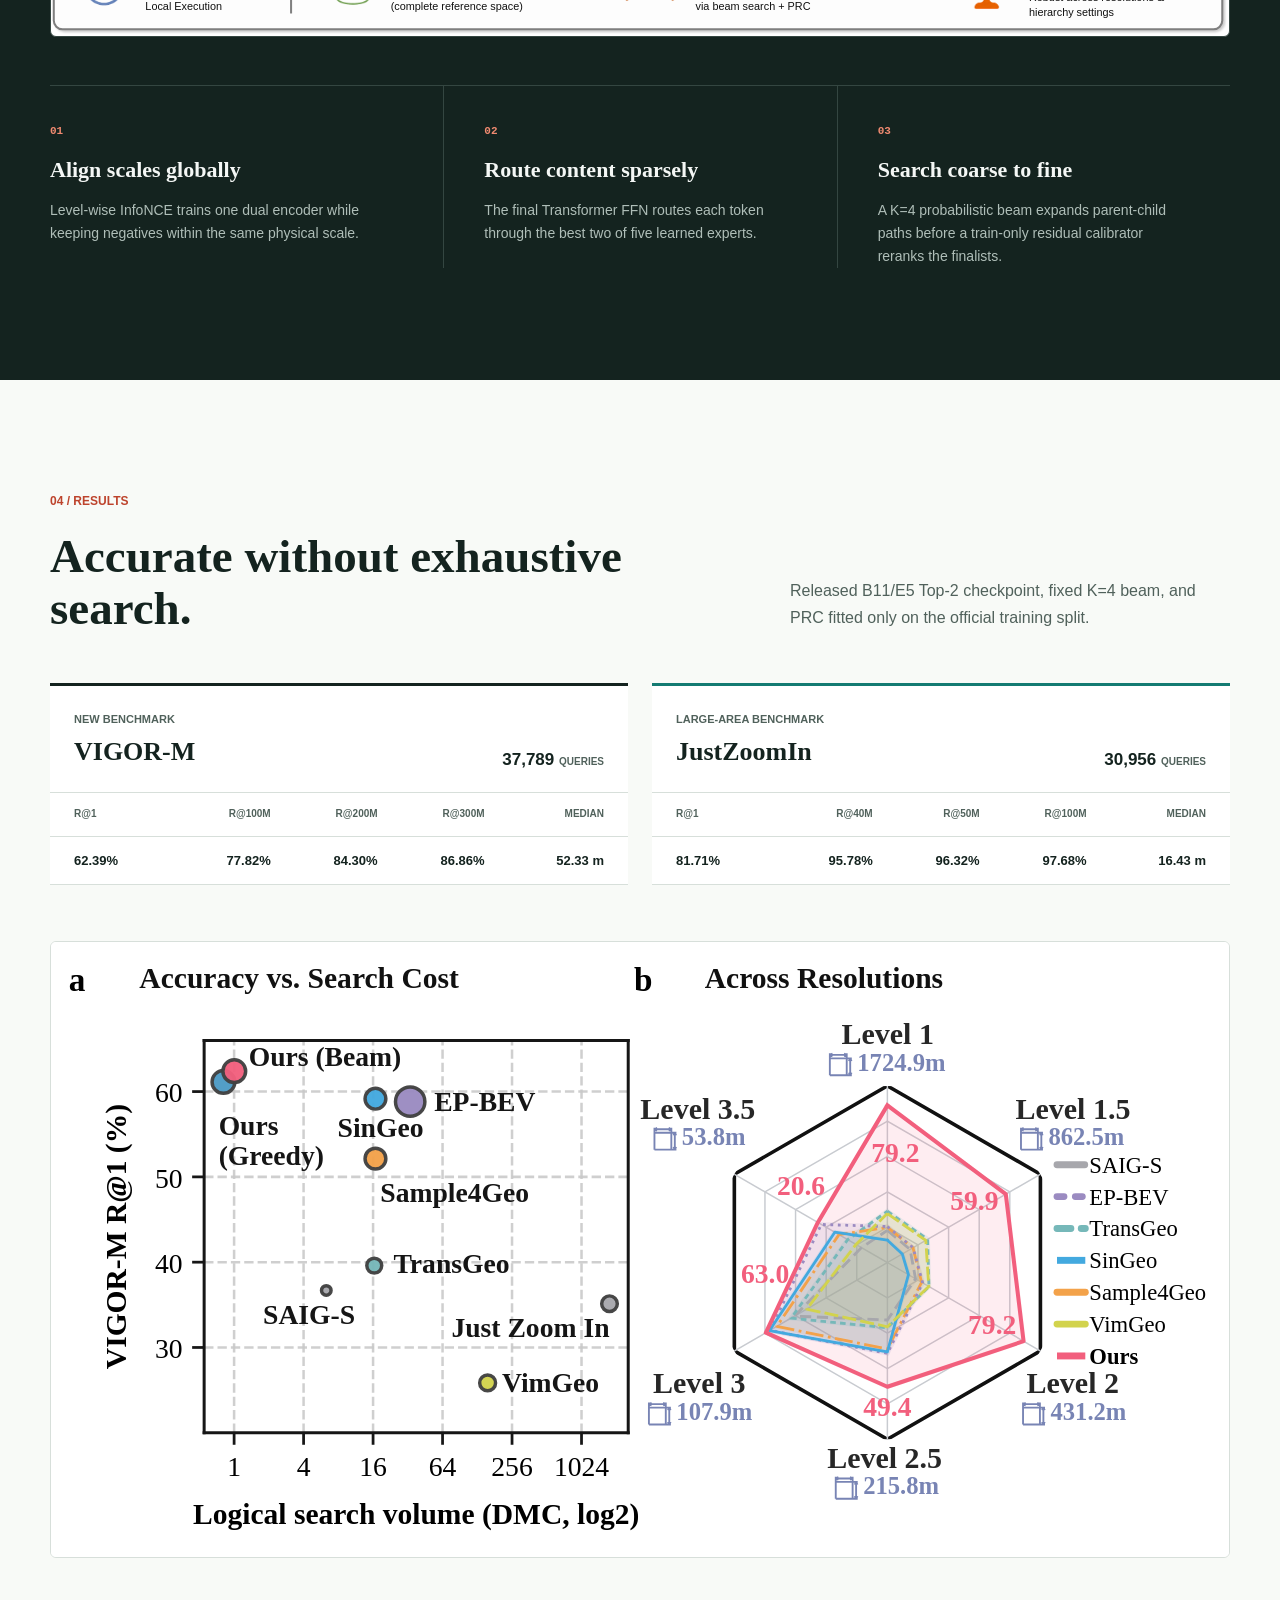
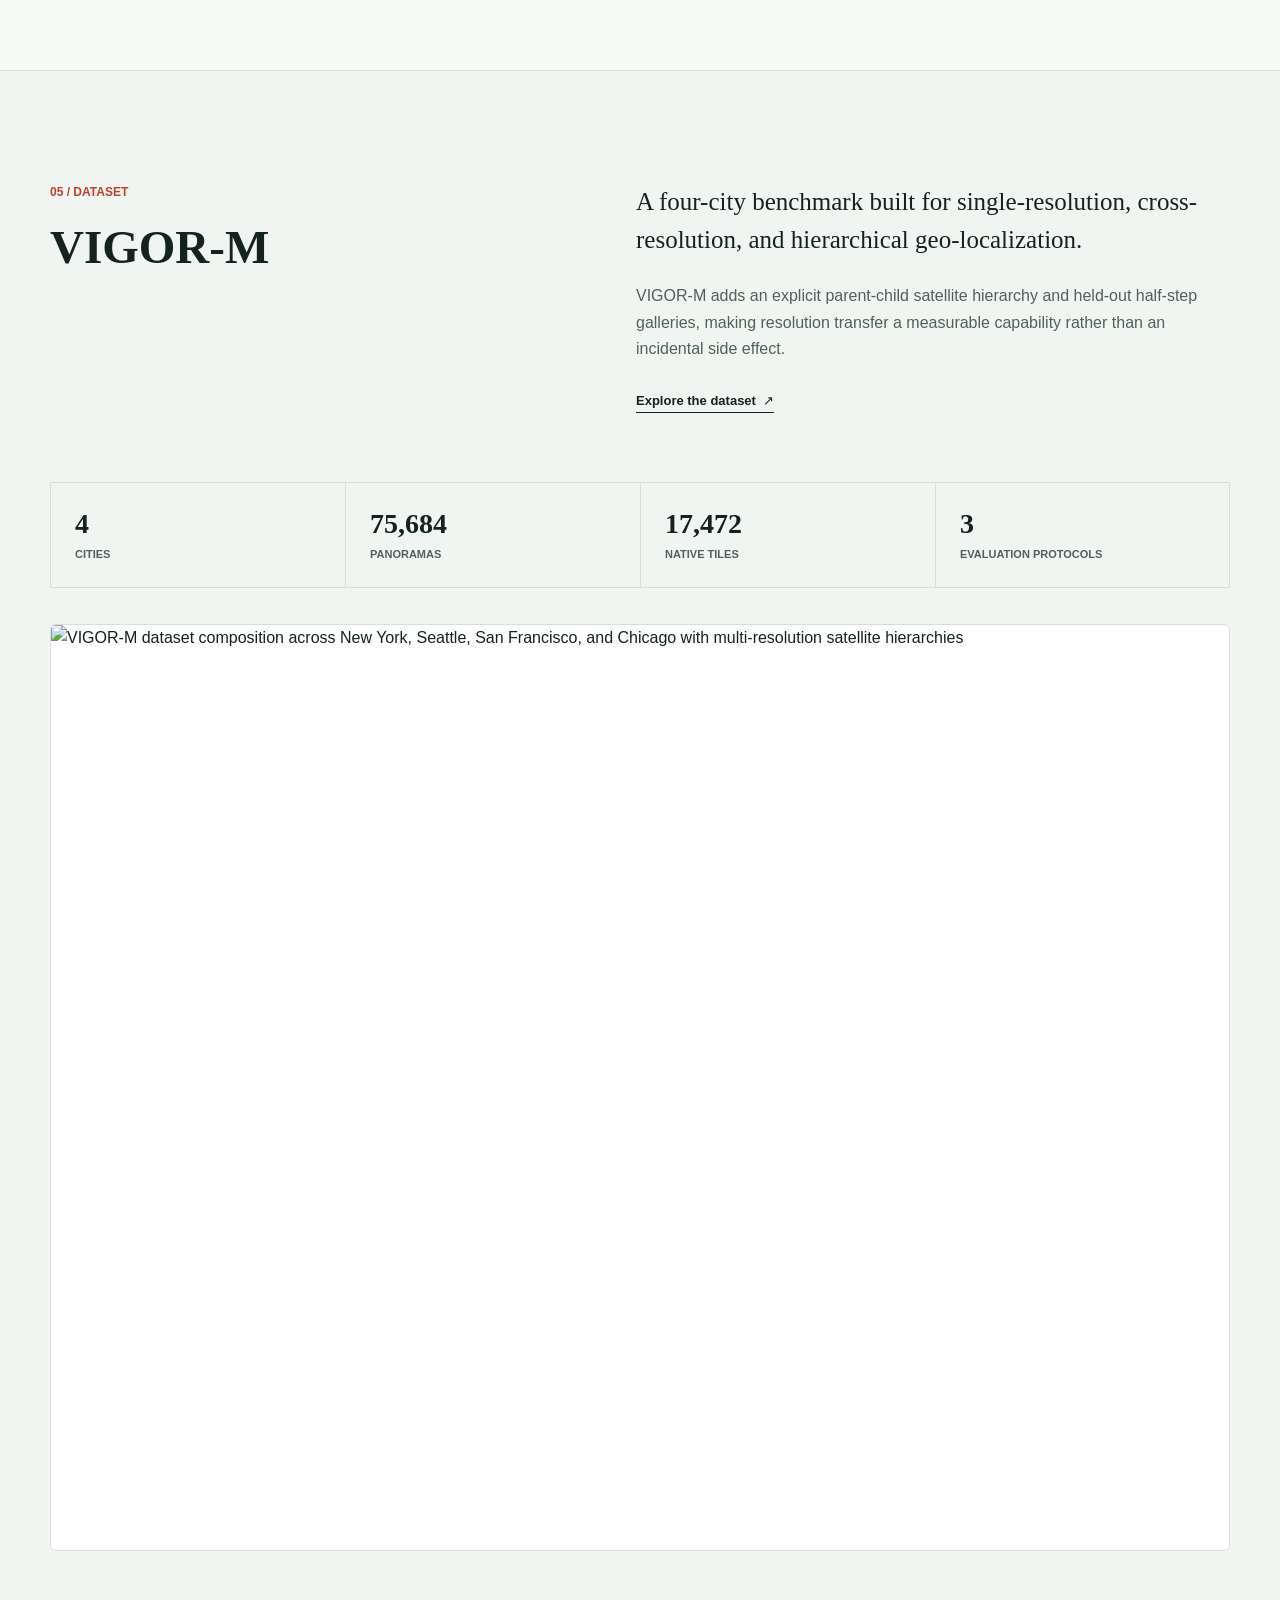
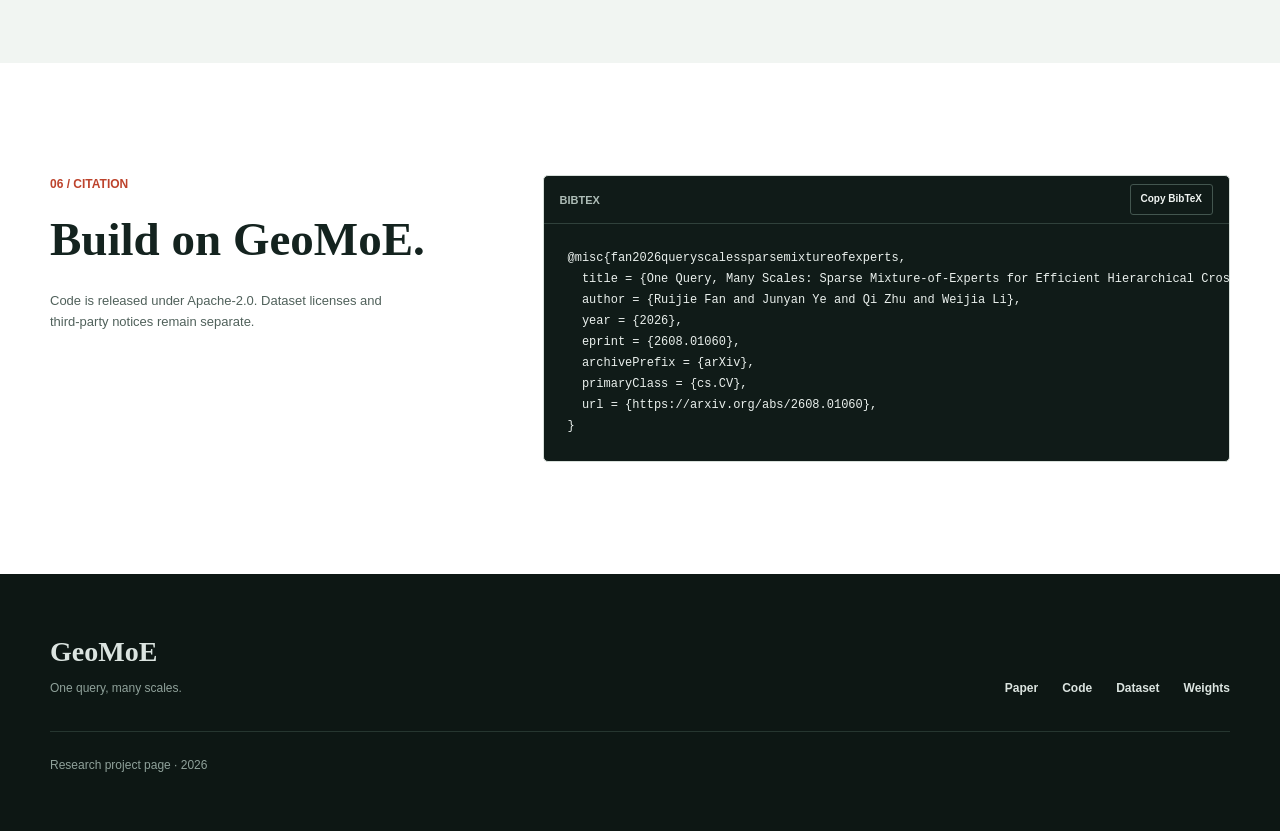
==== commit 6fcb12e6: "Deploy refined hierarchy map" ====
--- a/index.html
+++ b/index.html
@@ -263,14 +263,30 @@
 
             <div class="geo-bottom">
               <ol class="geo-levels" aria-label="Hierarchy levels">
-                <li class="is-active" data-map-label><strong>L0</strong><span>City</span></li>
-                <li data-map-label><strong>L1</strong><span>Region</span></li>
-                <li data-map-label><strong>L2</strong><span>District</span></li>
-                <li data-map-label><strong>L3</strong><span>Local</span></li>
+                <li class="is-active" data-map-label>
+                  <button type="button" data-map-jump data-map-level="0" aria-current="step">
+                    <strong>City-scale</strong><span>City</span>
+                  </button>
+                </li>
+                <li data-map-label>
+                  <button type="button" data-map-jump data-map-level="1">
+                    <strong>L1</strong><span>Region</span>
+                  </button>
+                </li>
+                <li data-map-label>
+                  <button type="button" data-map-jump data-map-level="2">
+                    <strong>L2</strong><span>District</span>
+                  </button>
+                </li>
+                <li data-map-label>
+                  <button type="button" data-map-jump data-map-level="3">
+                    <strong>L3</strong><span>Local</span>
+                  </button>
+                </li>
               </ol>
 
               <div class="geo-stage-readout" aria-live="polite">
-                <span data-map-stage>City gallery</span>
+                <span data-map-stage>City-scale gallery</span>
                 <strong data-map-resolution>49,152 px source</strong>
               </div>
             </div>
--- a/styles.css
+++ b/styles.css
@@ -680,11 +680,32 @@
 
 .geo-levels li {
   position: relative;
-  display: grid;
-  gap: 3px;
-  padding-top: 15px;
   color: #80928b;
   transition: color 180ms ease;
+}
+
+.geo-levels button {
+  display: grid;
+  width: 100%;
+  gap: 3px;
+  padding: 15px 8px 0 0;
+  border: 0;
+  background: transparent;
+  color: inherit;
+  font: inherit;
+  text-align: left;
+  cursor: pointer;
+  touch-action: manipulation;
+}
+
+.geo-levels button:hover {
+  color: #fff;
+}
+
+.geo-levels button:focus-visible {
+  border-radius: 2px;
+  outline: 2px solid #f4b36b;
+  outline-offset: 5px;
 }
 
 .geo-levels li::before {
@@ -1247,6 +1268,10 @@
     width: 100%;
   }
 
+  .geo-levels button {
+    padding-right: 4px;
+  }
+
   .geo-stage-readout {
     display: none;
   }
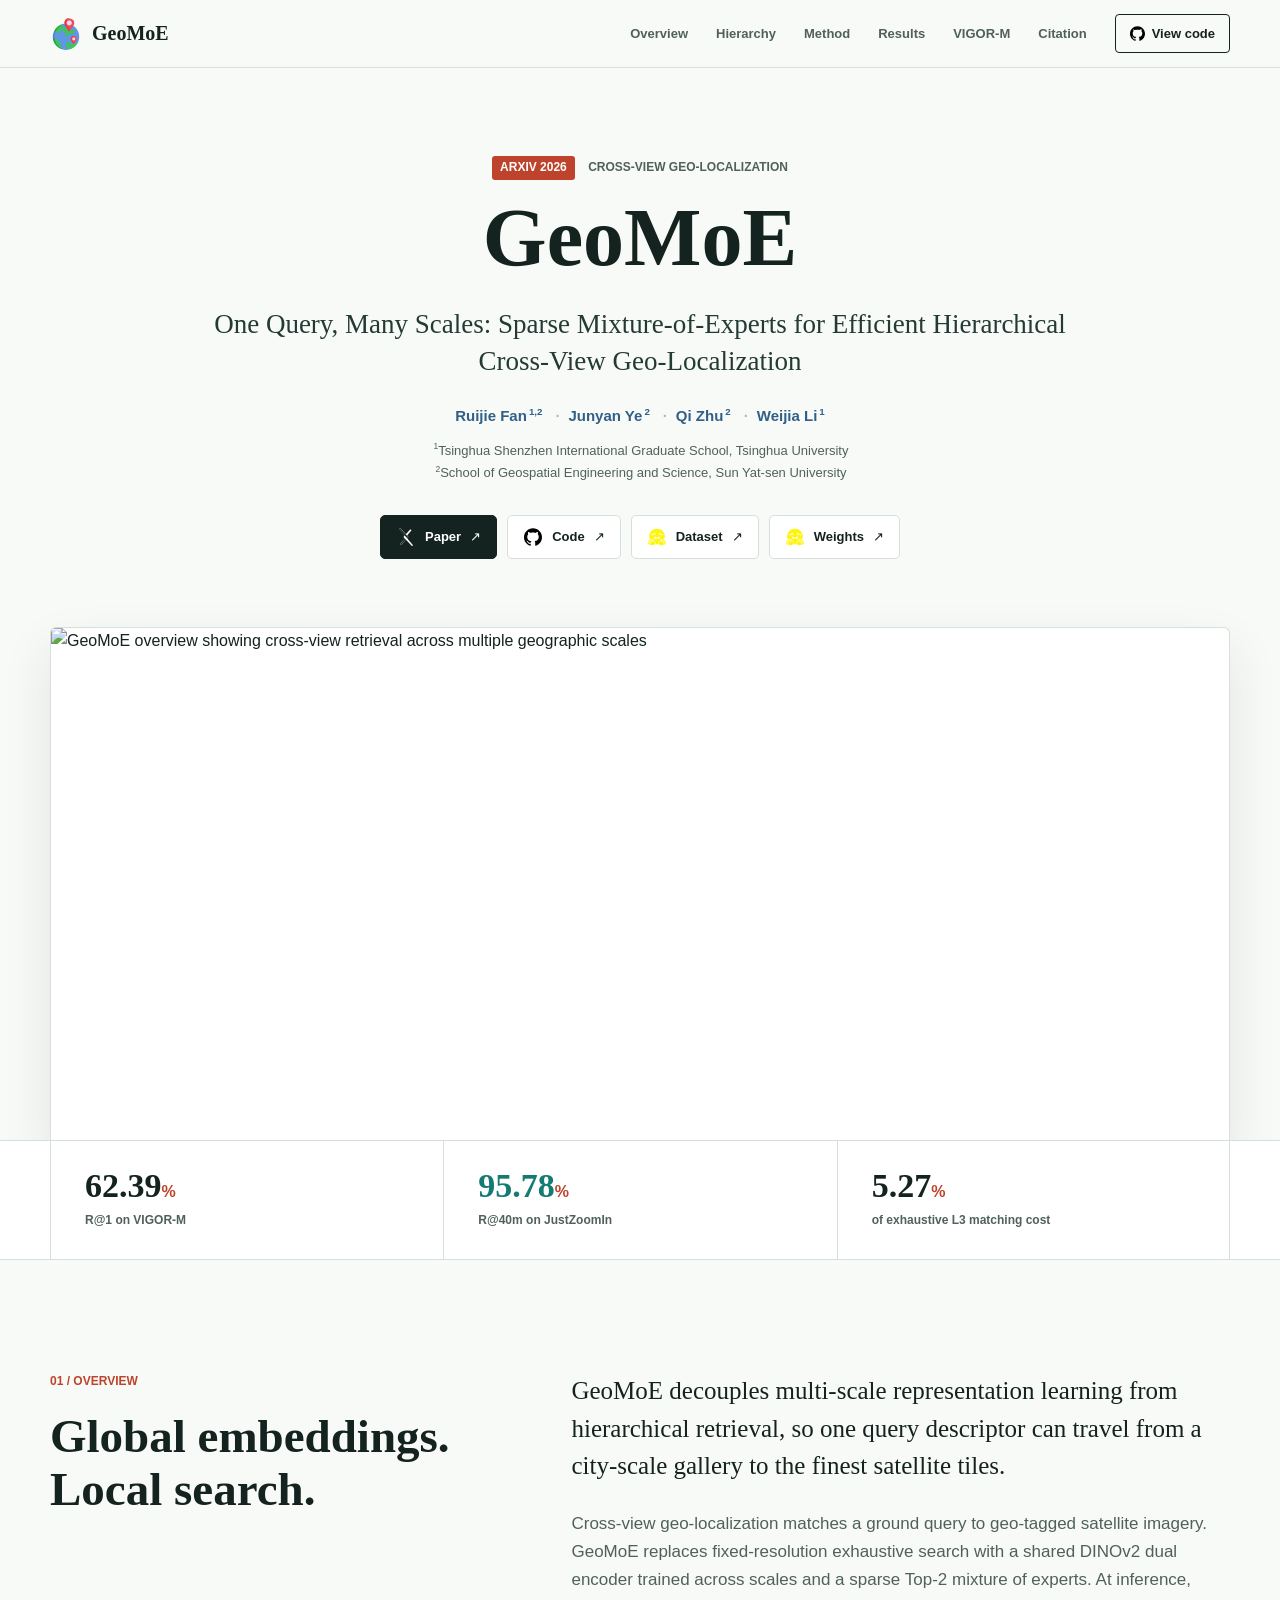
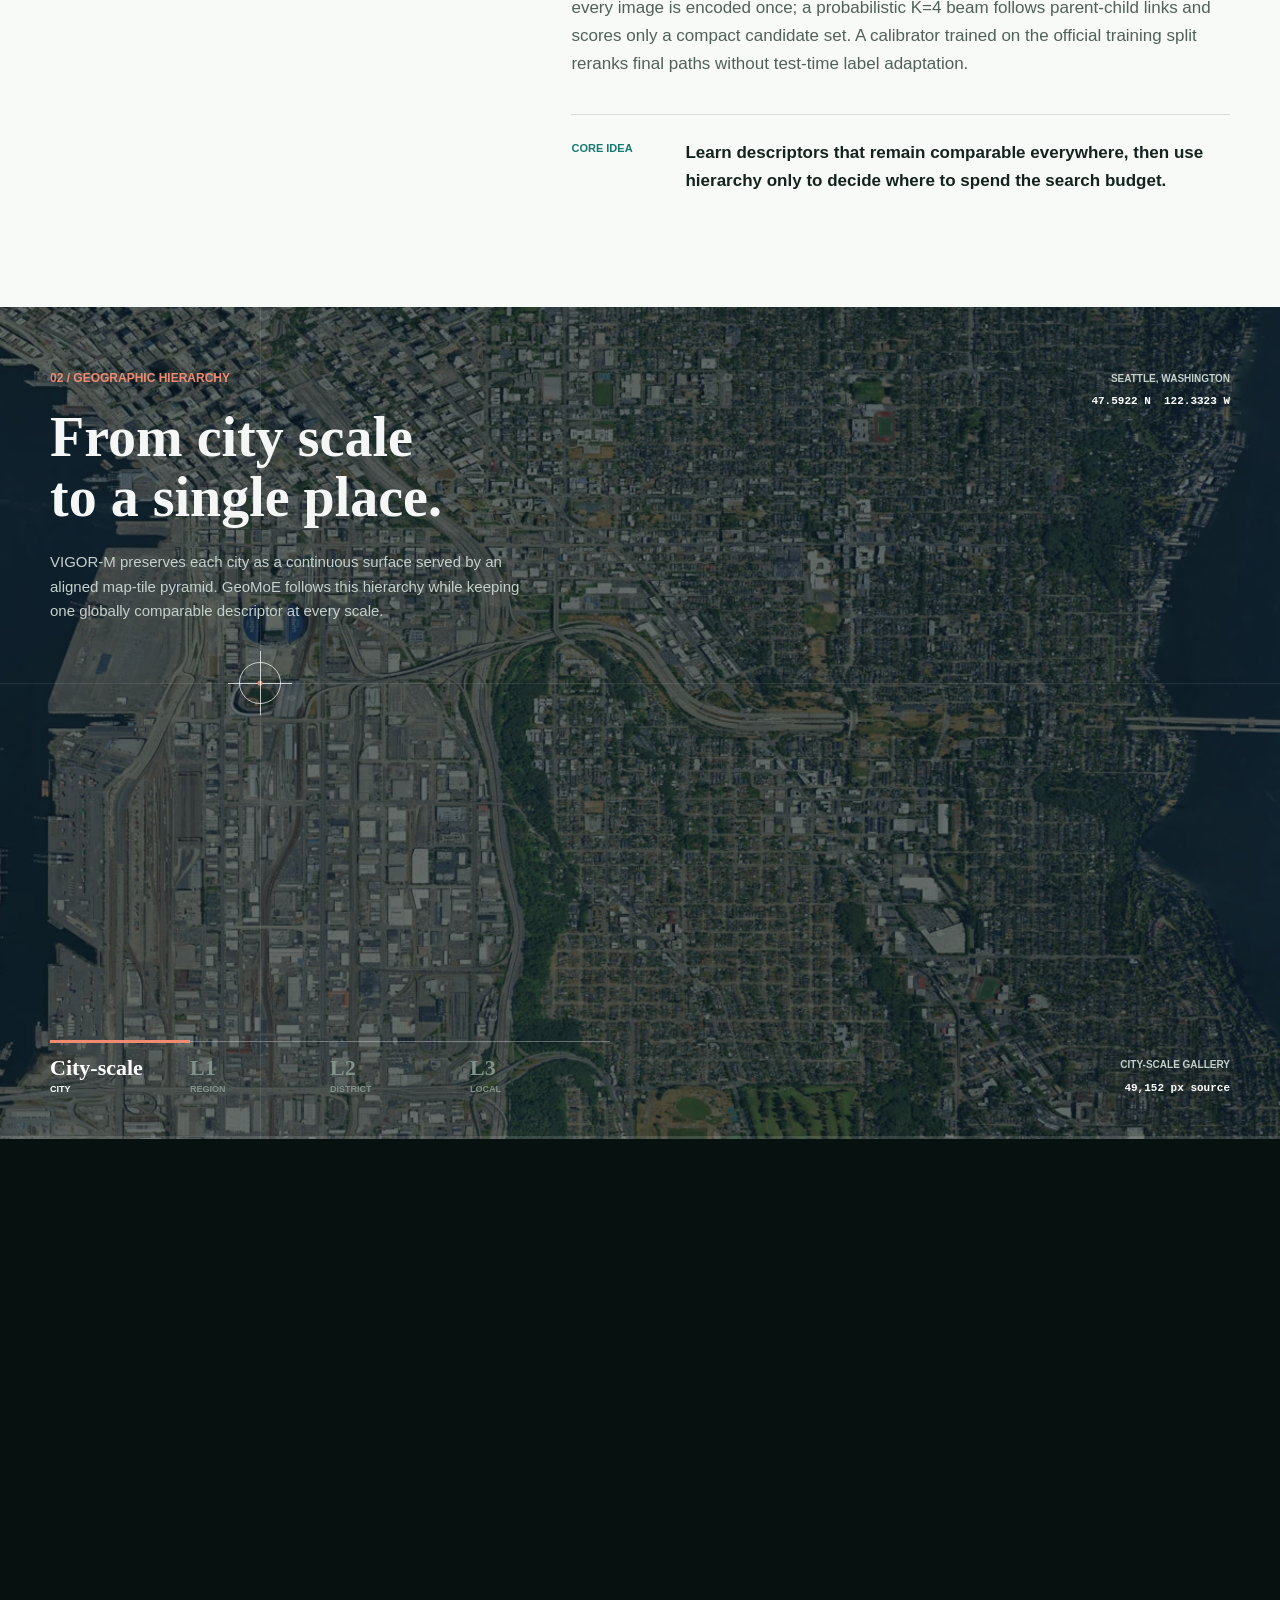
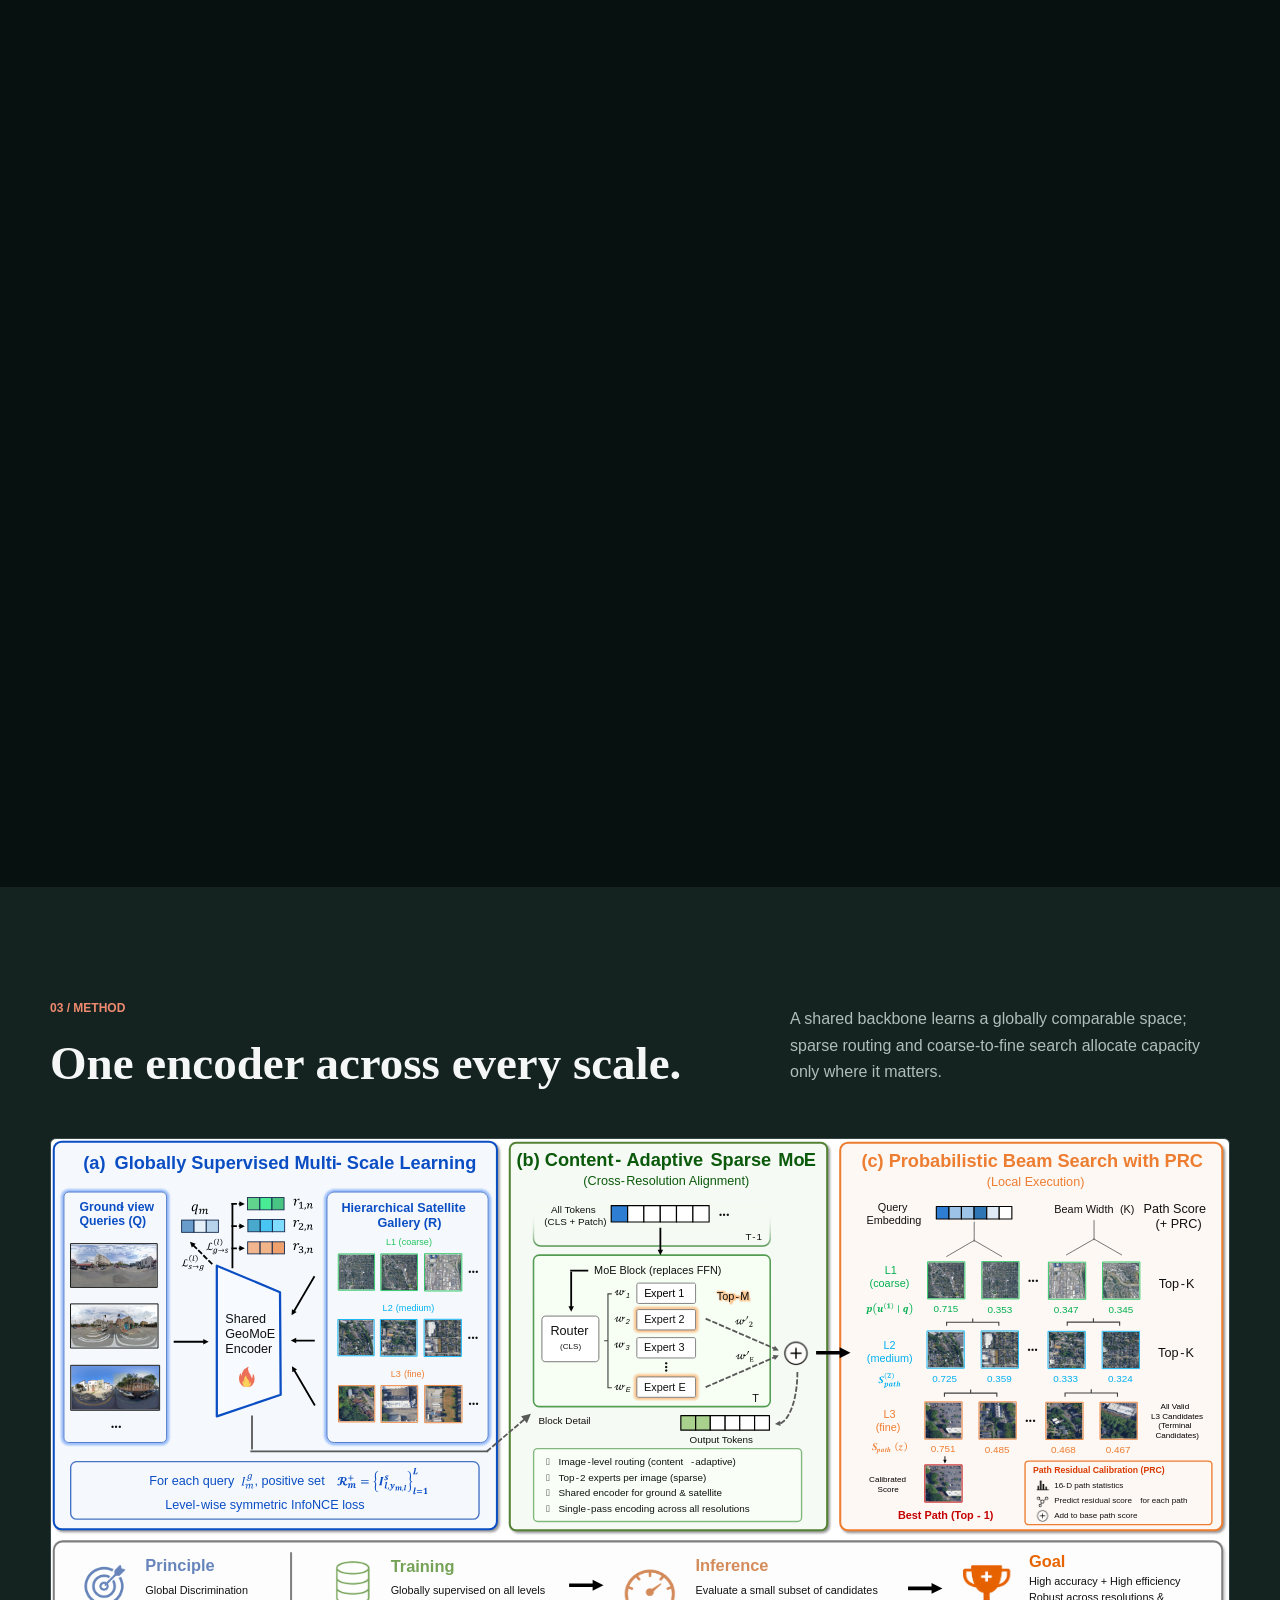
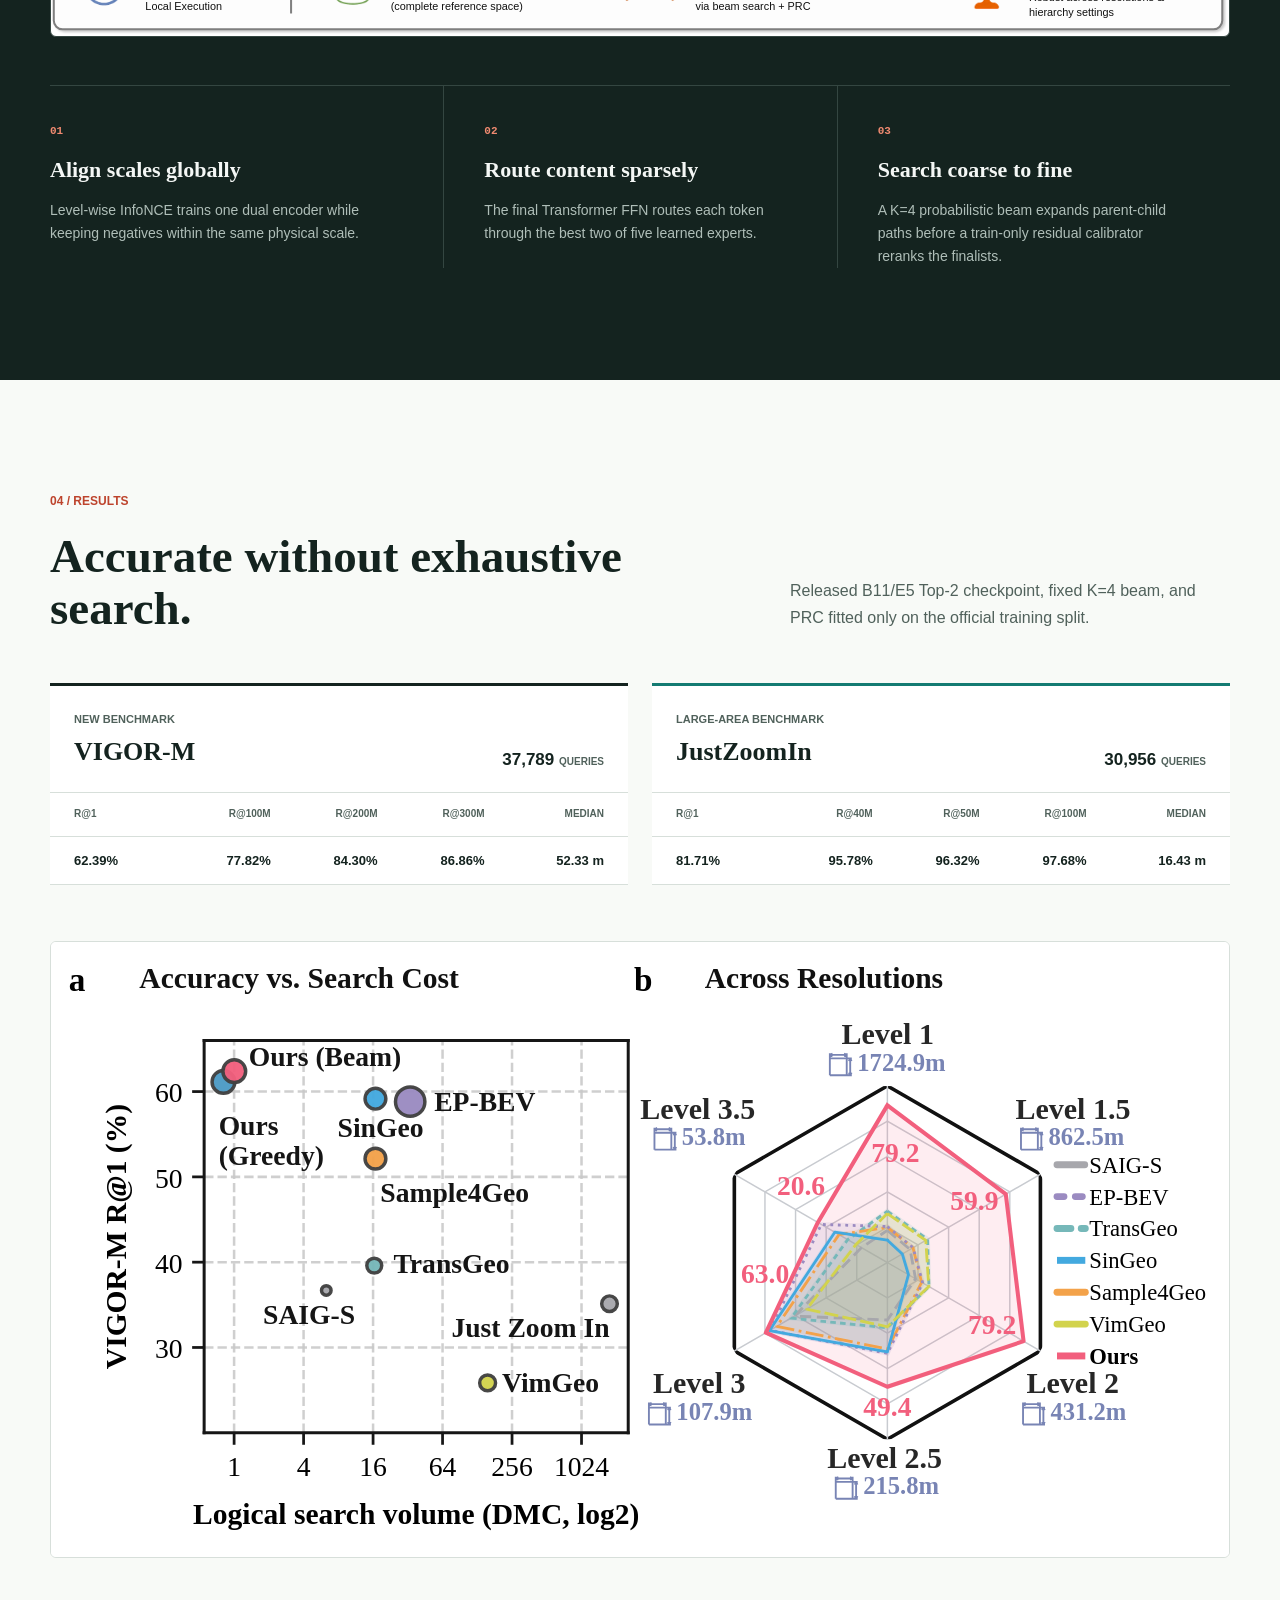
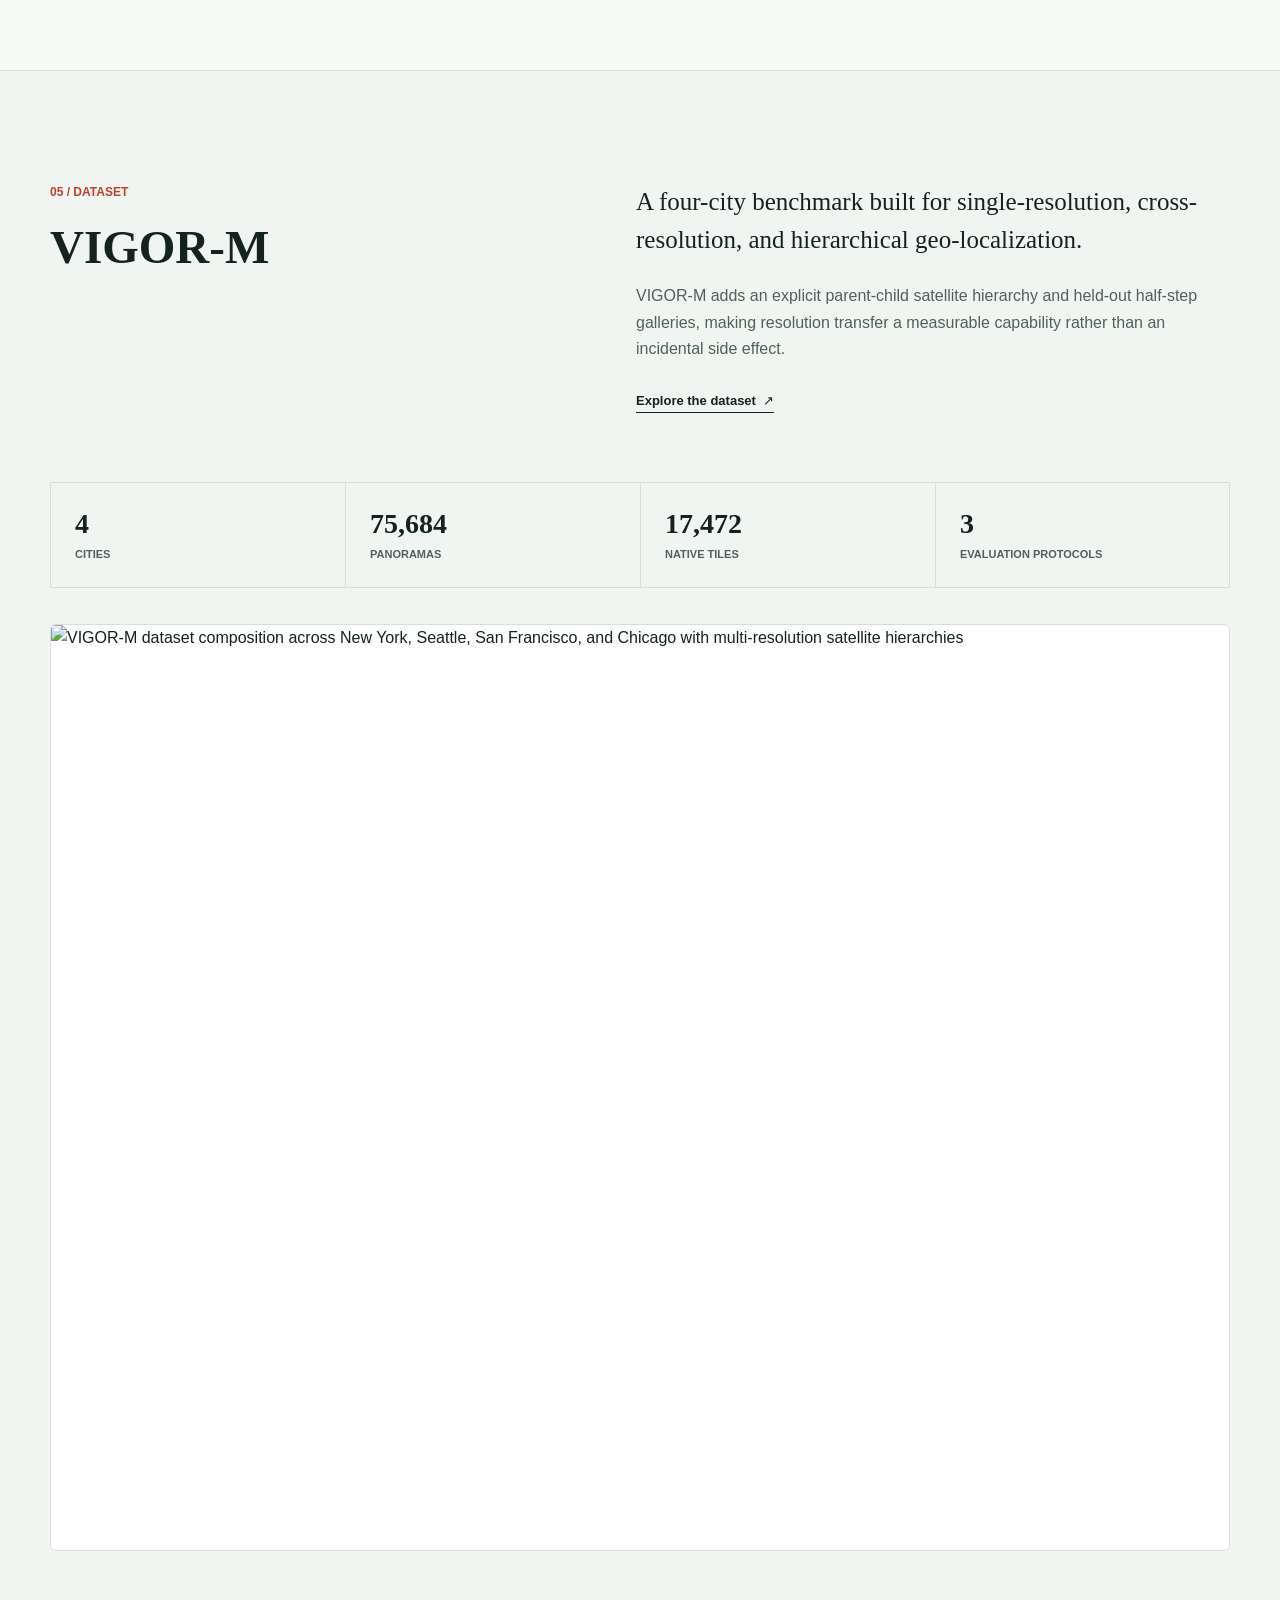
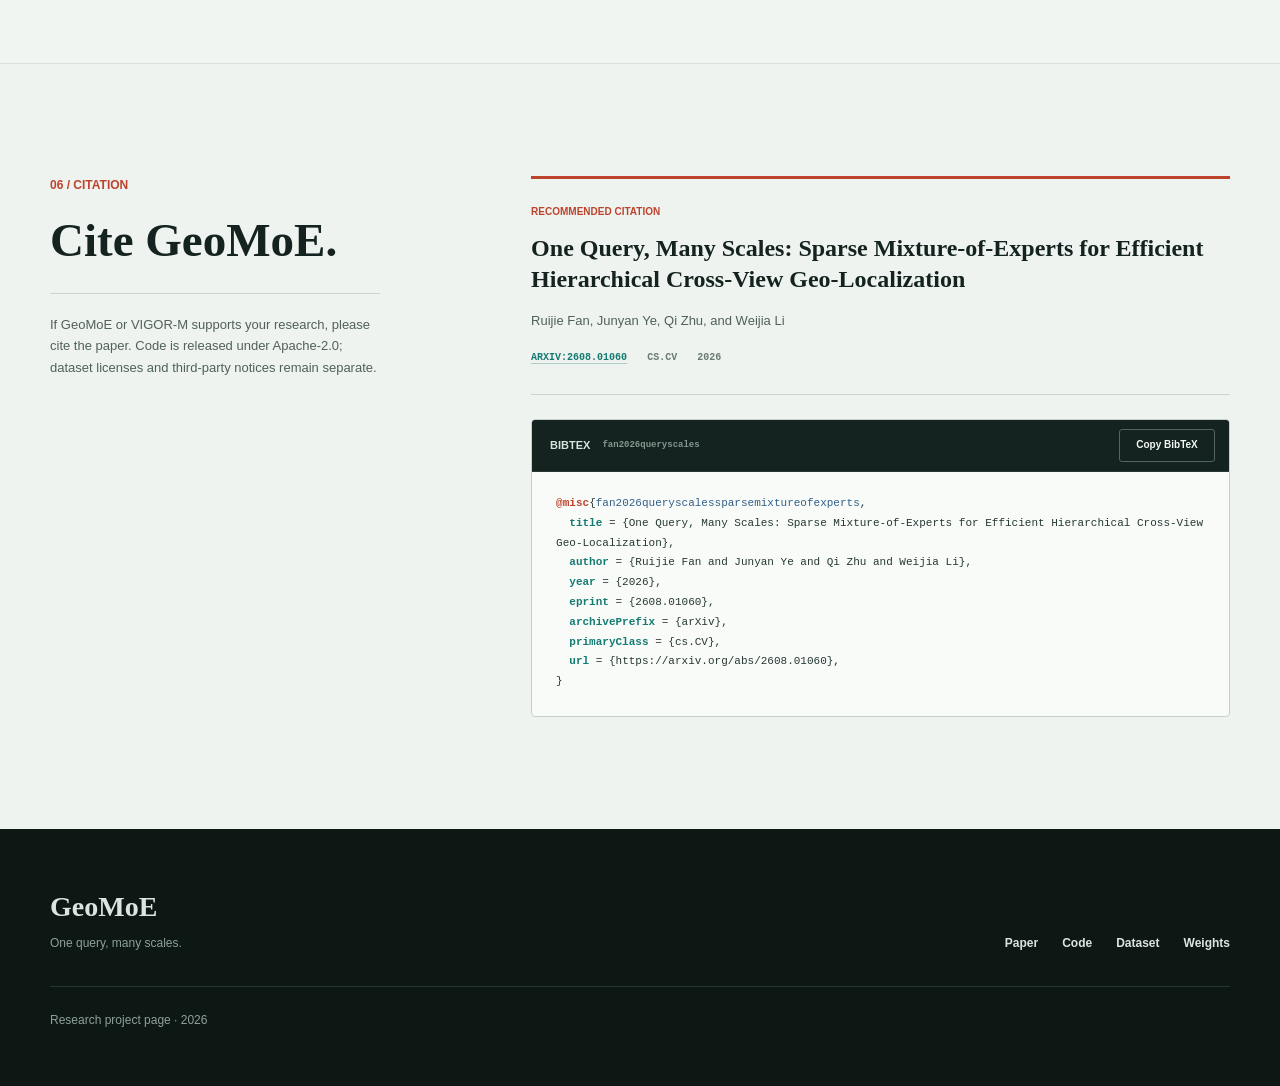
==== commit 47b6b2fc: "Deploy redesigned citation section" ====
--- a/index.html
+++ b/index.html
@@ -483,29 +483,47 @@
       </section>
 
       <section class="section citation-section" id="citation" aria-labelledby="citation-title">
-        <div class="shell citation-grid">
-          <div class="section-heading">
+        <div class="shell citation-layout">
+          <div class="section-heading citation-intro">
             <p class="section-index">06 / Citation</p>
-            <h2 id="citation-title">Build on GeoMoE.</h2>
+            <h2 id="citation-title">Cite GeoMoE.</h2>
             <p class="citation-note">
-              Code is released under Apache-2.0. Dataset licenses and
+              If GeoMoE or VIGOR-M supports your research, please cite the
+              paper. Code is released under Apache-2.0; dataset licenses and
               third-party notices remain separate.
             </p>
           </div>
-          <div class="bibtex-wrap">
-            <div class="bibtex-toolbar">
-              <span>BibTeX</span>
-              <button class="copy-button" type="button" data-copy-bibtex>Copy BibTeX</button>
-            </div>
-            <pre id="bibtex"><code>@misc{fan2026queryscalessparsemixtureofexperts,
-  title = {One Query, Many Scales: Sparse Mixture-of-Experts for Efficient Hierarchical Cross-View Geo-Localization},
-  author = {Ruijie Fan and Junyan Ye and Qi Zhu and Weijia Li},
-  year = {2026},
-  eprint = {2608.01060},
-  archivePrefix = {arXiv},
-  primaryClass = {cs.CV},
-  url = {https://arxiv.org/abs/2608.01060},
+
+          <div class="citation-content">
+            <article class="citation-record">
+              <p class="citation-record-label">Recommended citation</p>
+              <h3>One Query, Many Scales: Sparse Mixture-of-Experts for Efficient Hierarchical Cross-View Geo-Localization</h3>
+              <p class="citation-authors">Ruijie Fan, Junyan Ye, Qi Zhu, and Weijia Li</p>
+              <div class="citation-meta" aria-label="Publication details">
+                <a href="https://arxiv.org/abs/2608.01060">arXiv:2608.01060</a>
+                <span>cs.CV</span>
+                <span>2026</span>
+              </div>
+            </article>
+
+            <div class="bibtex-wrap">
+              <div class="bibtex-toolbar">
+                <div class="bibtex-label">
+                  <span>BibTeX</span>
+                  <span class="bibtex-key">fan2026queryscales</span>
+                </div>
+                <button class="copy-button" type="button" data-copy-bibtex>Copy BibTeX</button>
+              </div>
+              <pre id="bibtex"><code><span class="bib-type">@misc</span>{<span class="bib-key">fan2026queryscalessparsemixtureofexperts</span>,
+  <span class="bib-field">title</span> = {One Query, Many Scales: Sparse Mixture-of-Experts for Efficient Hierarchical Cross-View Geo-Localization},
+  <span class="bib-field">author</span> = {Ruijie Fan and Junyan Ye and Qi Zhu and Weijia Li},
+  <span class="bib-field">year</span> = {2026},
+  <span class="bib-field">eprint</span> = {2608.01060},
+  <span class="bib-field">archivePrefix</span> = {arXiv},
+  <span class="bib-field">primaryClass</span> = {cs.CV},
+  <span class="bib-field">url</span> = {https://arxiv.org/abs/2608.01060},
 }</code></pre>
+            </div>
           </div>
         </div>
       </section>
--- a/styles.css
+++ b/styles.css
@@ -1000,50 +1000,136 @@
 }
 
 .citation-section {
-  background: var(--surface);
-}
-
-.citation-grid {
+  border-top: 1px solid var(--rule);
+  background: #eef3ef;
+}
+
+.citation-layout {
   display: grid;
-  grid-template-columns: 0.75fr 1.25fr;
-  gap: 80px;
+  grid-template-columns: minmax(260px, 0.72fr) minmax(0, 1.28fr);
+  gap: 88px;
   align-items: start;
 }
 
+.citation-intro h2 {
+  max-width: 320px;
+}
+
 .citation-note {
-  max-width: 350px;
-  margin-top: 24px;
+  max-width: 330px;
+  margin-top: 26px;
+  padding-top: 20px;
+  border-top: 1px solid #cbd5cf;
   color: var(--ink-soft);
   font-size: 13px;
 }
 
+.citation-content {
+  min-width: 0;
+}
+
+.citation-record {
+  padding: 25px 0 28px;
+  border-top: 3px solid var(--accent);
+  border-bottom: 1px solid #cbd5cf;
+}
+
+.citation-record-label {
+  margin: 0 0 12px;
+  color: var(--accent);
+  font-size: 10px;
+  font-weight: 800;
+  text-transform: uppercase;
+}
+
+.citation-record h3 {
+  max-width: 760px;
+  margin: 0;
+  color: var(--ink);
+  font-family: Georgia, "Times New Roman", serif;
+  font-size: 24px;
+  font-weight: 600;
+  line-height: 1.32;
+}
+
+.citation-authors {
+  margin: 14px 0 0;
+  color: var(--ink-soft);
+  font-size: 13px;
+}
+
+.citation-meta {
+  display: flex;
+  flex-wrap: wrap;
+  gap: 8px 20px;
+  margin-top: 18px;
+  color: #687a73;
+  font-family: ui-monospace, SFMono-Regular, Menlo, Consolas, monospace;
+  font-size: 10px;
+  font-weight: 700;
+  text-transform: uppercase;
+}
+
+.citation-meta a {
+  color: var(--teal);
+  text-decoration: underline;
+  text-decoration-color: rgba(20, 123, 114, 0.3);
+  text-underline-offset: 3px;
+}
+
+.citation-meta a:hover,
+.citation-meta a:focus-visible {
+  color: var(--accent);
+  text-decoration-color: currentColor;
+}
+
 .bibtex-wrap {
+  margin-top: 24px;
   overflow: hidden;
-  border: 1px solid var(--rule);
-  border-radius: 5px;
-  background: #101b18;
-  color: #eaf0ed;
+  border: 1px solid #c5d0ca;
+  border-radius: 4px;
+  background: #f9fbf9;
+  color: #20312c;
 }
 
 .bibtex-toolbar {
   display: flex;
   align-items: center;
   justify-content: space-between;
-  min-height: 48px;
-  padding: 0 16px;
-  border-bottom: 1px solid #30413b;
-  color: #aebdb7;
+  min-height: 52px;
+  padding: 0 14px 0 18px;
+  border-bottom: 1px solid #293a35;
+  background: #14231f;
+  color: #d8e2de;
   font-size: 11px;
   font-weight: 750;
   text-transform: uppercase;
 }
 
+.bibtex-label {
+  display: flex;
+  min-width: 0;
+  align-items: center;
+  gap: 12px;
+}
+
+.bibtex-key {
+  overflow: hidden;
+  color: #849790;
+  font-family: ui-monospace, SFMono-Regular, Menlo, Consolas, monospace;
+  font-size: 9px;
+  text-overflow: ellipsis;
+  text-transform: none;
+  white-space: nowrap;
+}
+
 .copy-button {
-  padding: 6px 10px;
-  border: 1px solid #43564f;
+  min-width: 96px;
+  padding: 7px 11px;
+  border: 1px solid #52655e;
   border-radius: 3px;
   background: transparent;
-  color: #f1f5f3;
+  color: #f4f7f5;
   cursor: pointer;
   font-size: 10px;
   font-weight: 750;
@@ -1056,13 +1142,30 @@
 }
 
 pre {
-  overflow-x: auto;
+  overflow: hidden;
   margin: 0;
-  padding: 24px;
+  padding: 22px 24px 24px;
+  color: #263832;
   font-family: ui-monospace, SFMono-Regular, Menlo, Consolas, monospace;
-  font-size: 12px;
-  line-height: 1.75;
+  font-size: 11px;
+  line-height: 1.8;
   tab-size: 2;
+  white-space: pre-wrap;
+  overflow-wrap: anywhere;
+}
+
+.bib-type {
+  color: var(--accent);
+  font-weight: 800;
+}
+
+.bib-key {
+  color: var(--blue);
+}
+
+.bib-field {
+  color: var(--teal);
+  font-weight: 700;
 }
 
 .site-footer {
@@ -1296,7 +1399,7 @@
   .editorial-grid,
   .section-heading-wide,
   .dataset-intro,
-  .citation-grid {
+  .citation-layout {
     grid-template-columns: 1fr;
     gap: 38px;
   }
@@ -1449,8 +1552,25 @@
     font-size: 22px;
   }
 
-  .citation-grid {
+  .citation-layout {
     gap: 28px;
+  }
+
+  .citation-intro h2,
+  .citation-note {
+    max-width: 100%;
+  }
+
+  .citation-record {
+    padding-top: 21px;
+  }
+
+  .citation-record h3 {
+    font-size: 21px;
+  }
+
+  .bibtex-key {
+    display: none;
   }
 
   pre {
